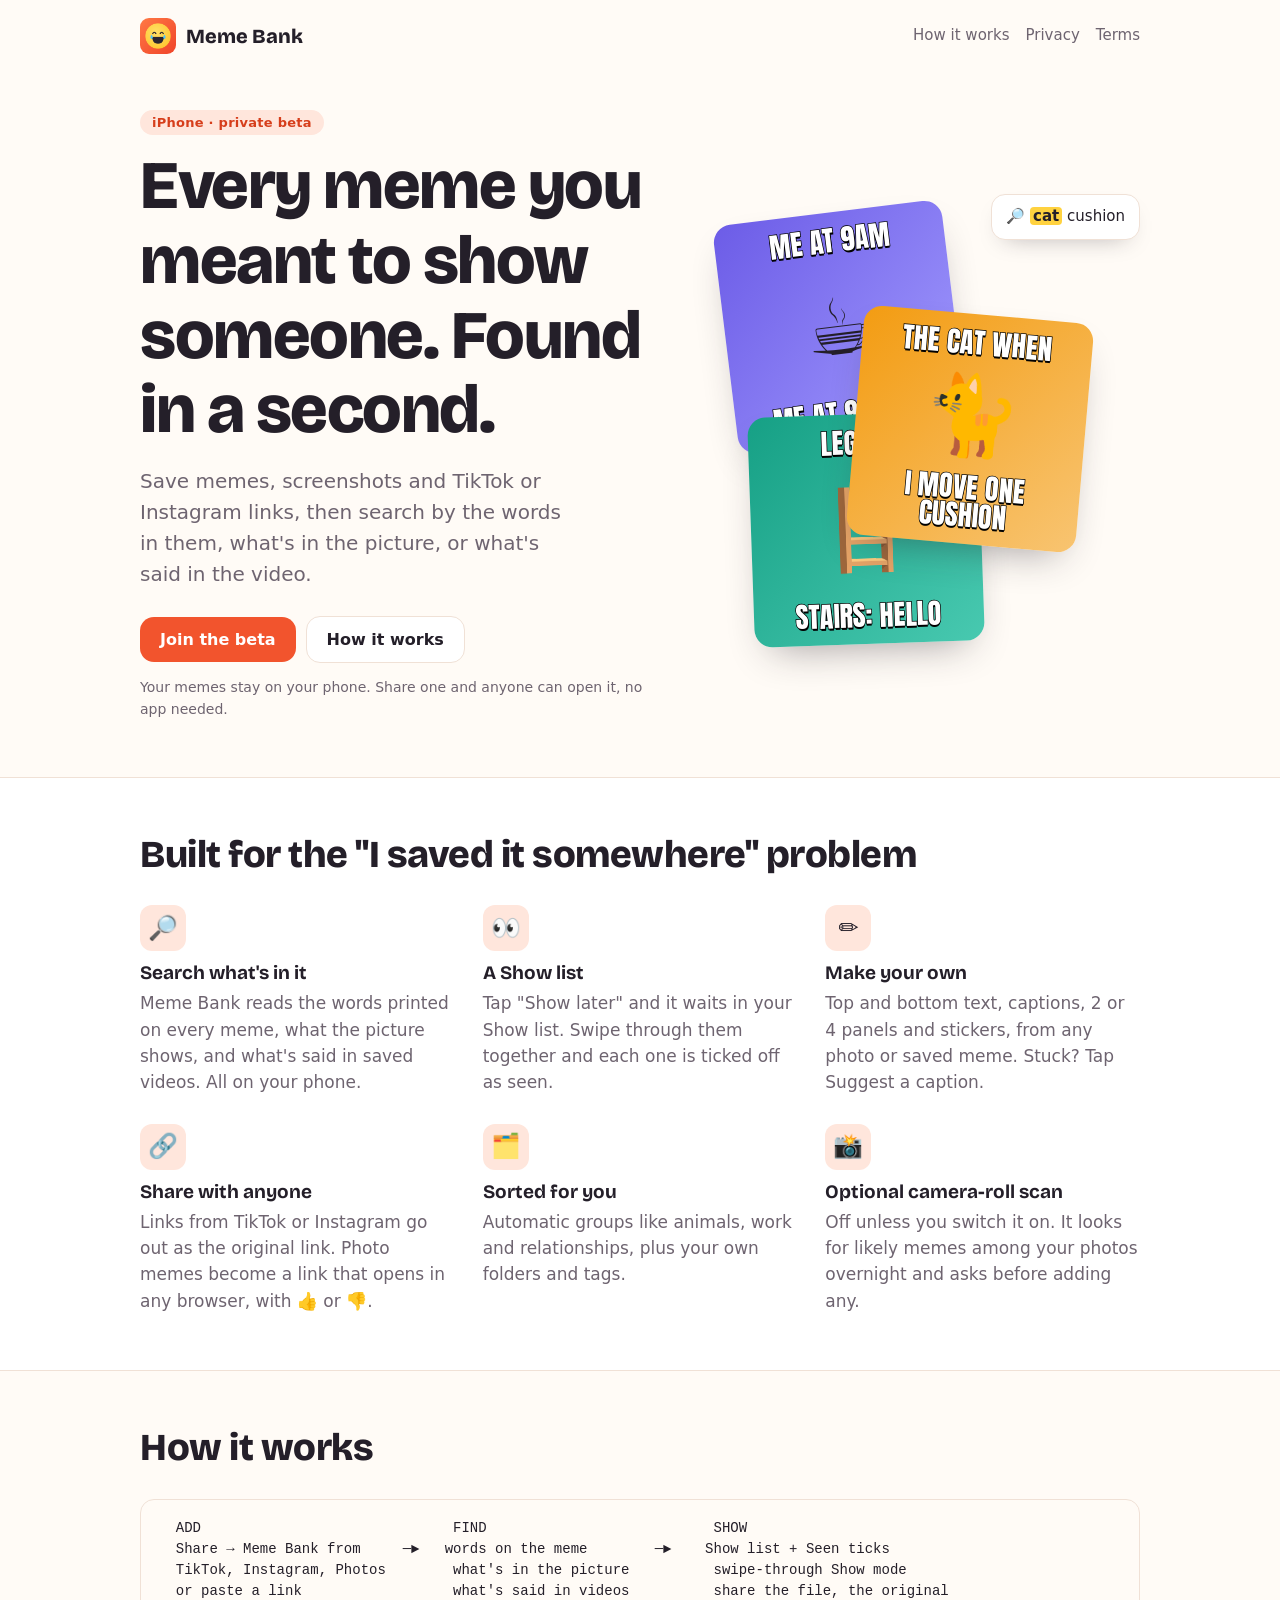
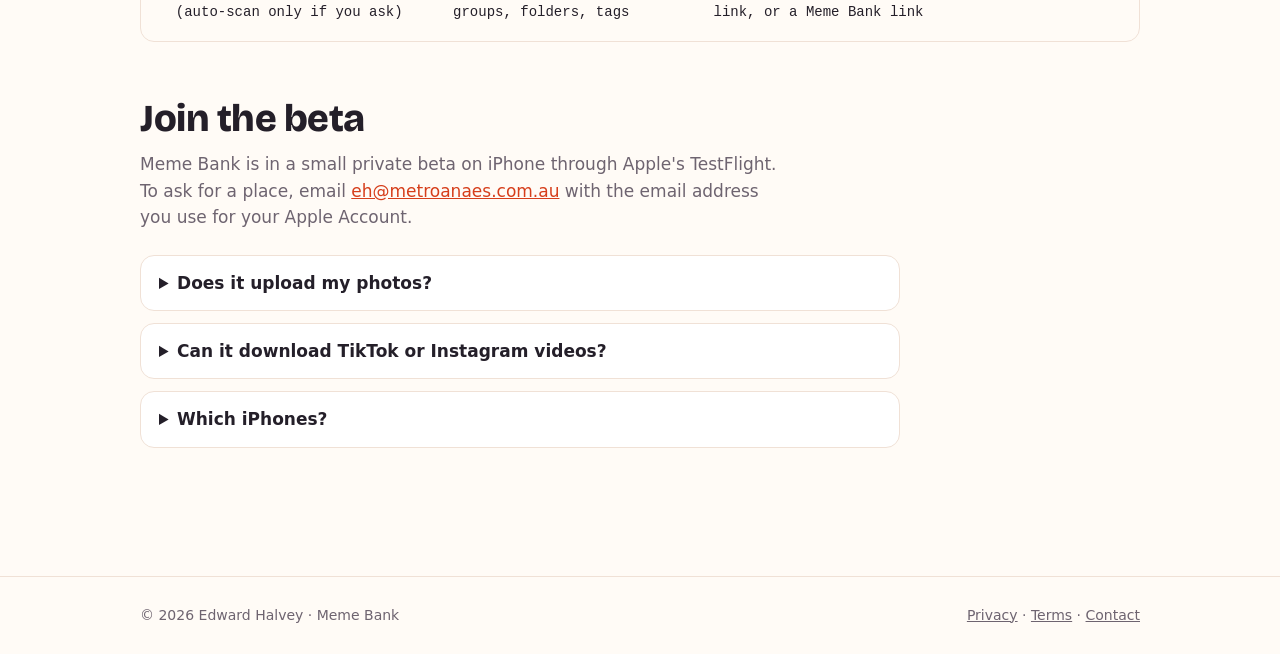
==== index.html @ f91e5013 "Meme Bank site: landing, privacy, terms, share-link viewer Co-Authored-By: Claude Opus 5.5 <noreply@" ====
<!doctype html>
<html lang="en-AU">
<head>
<meta charset="utf-8">
<meta name="viewport" content="width=device-width,initial-scale=1,viewport-fit=cover">
<title>Meme Bank</title>
<meta name="description" content="Save every meme, screenshot and TikTok you meant to show someone, then find it again in a second by the words in it.">
<meta property="og:title" content="Meme Bank">
<meta property="og:description" content="Every meme you meant to show someone. Found in a second.">
<meta property="og:image" content="img/og.png">
<meta property="og:type" content="website">
<meta name="twitter:card" content="summary_large_image">
<link rel="icon" type="image/png" href="img/favicon.png">
<link rel="apple-touch-icon" href="img/apple-touch-icon.png">
<link rel="preconnect" href="https://fonts.googleapis.com">
<link rel="stylesheet" href="https://fonts.googleapis.com/css2?family=Anton&family=Bricolage+Grotesque:opsz,wght@12..96,600;12..96,800&display=swap">
<link rel="stylesheet" href="site.css">
<style>
.hero{display:grid;grid-template-columns:1.1fr .9fr;gap:40px;align-items:center;padding-block:36px 56px}
.hero p.lead{font-size:20px;color:var(--muted);margin:18px 0 26px;max-width:34ch}
.hero .cta{display:flex;flex-wrap:wrap;gap:10px;align-items:center}
.hero .note{font-size:14px;color:var(--muted);margin-top:14px}
.stack{position:relative;height:440px}
.card{position:absolute;width:230px;aspect-ratio:1;border-radius:18px;overflow:hidden;box-shadow:0 18px 40px -18px rgba(36,31,41,.45);display:flex;flex-direction:column;justify-content:space-between;align-items:center;padding:14px 10px;text-align:center}
.card .t,.card .b{font:28px/1.02 var(--meme);color:#fff;text-transform:uppercase;-webkit-text-stroke:1.4px #000;paint-order:stroke fill;text-shadow:0 2px 0 #000}
.card .e{font-size:78px;line-height:1}
.c1{left:4%;top:18px;transform:rotate(-7deg);background:linear-gradient(135deg,#6C5CE7,#A29BFE)}
.c2{left:34%;top:120px;transform:rotate(5deg);background:linear-gradient(135deg,#F39C12,#F8C471);z-index:2}
.c3{left:10%;top:220px;transform:rotate(-2deg);background:linear-gradient(135deg,#16A085,#48C9B0)}
.search{position:absolute;right:0;top:0;z-index:3;background:var(--card);border:1.5px solid var(--line);border-radius:14px;padding:10px 14px;font-size:15px;box-shadow:0 10px 24px -14px rgba(36,31,41,.4)}
.search b{background:var(--sun);color:#241F29;border-radius:4px;padding:0 3px}
.band{background:var(--card);border-block:1px solid var(--line);padding-block:56px}
.grid3{display:grid;grid-template-columns:repeat(3,1fr);gap:28px;margin-top:30px}
.feat .ico{width:46px;height:46px;border-radius:12px;background:var(--soft);display:grid;place-items:center;font-size:24px;margin-bottom:12px}
.feat p{color:var(--muted);margin-top:6px}
.flow{margin-top:30px;overflow-x:auto}
.flow pre{font:14px/1.5 ui-monospace,SFMono-Regular,Menlo,monospace;background:var(--bg);border:1px solid var(--line);border-radius:14px;padding:18px;margin:0;min-width:640px;color:var(--fg)}
.section{padding-block:56px}
.faq{display:grid;gap:12px;margin-top:24px;max-width:760px}
details{background:var(--card);border:1px solid var(--line);border-radius:14px;padding:14px 18px}
summary{cursor:pointer;font-weight:700}
details p{margin-top:8px;color:var(--muted)}
@media (max-width:820px){.hero{grid-template-columns:1fr}.stack{height:380px;max-width:420px}.grid3{grid-template-columns:1fr}.card{width:190px}.c2{left:40%}}
</style>
</head>
<body>
<div class="wrap">
  <header class="top">
    <a class="brand" href="./"><img src="img/icon-512.png" alt="">Meme Bank</a>
    <nav class="links"><a href="#how">How it works</a><a href="privacy/">Privacy</a><a href="terms/">Terms</a></nav>
  </header>

  <section class="hero">
    <div>
      <span class="pill">iPhone · private beta</span>
      <h1 style="margin-top:14px">Every meme you meant to show someone. Found in a second.</h1>
      <p class="lead">Save memes, screenshots and TikTok or Instagram links, then search by the words in them, what's in the picture, or what's said in the video.</p>
      <div class="cta">
        <a class="btn" href="#beta">Join the beta</a>
        <a class="btn ghost" href="#how">How it works</a>
      </div>
      <p class="note">Your memes stay on your phone. Share one and anyone can open it, no app needed.</p>
    </div>
    <div class="stack" aria-hidden="true">
      <div class="search">🔎 <b>cat</b> cushion</div>
      <div class="card c1"><span class="t">Me at 9am</span><span class="e">☕</span><span class="b">Me at 9:05am</span></div>
      <div class="card c2"><span class="t">The cat when</span><span class="e">🐈</span><span class="b">I move one cushion</span></div>
      <div class="card c3"><span class="t">Leg day</span><span class="e">🪜</span><span class="b">Stairs: hello</span></div>
    </div>
  </section>
</div>

<section class="band">
  <div class="wrap">
    <h2>Built for the "I saved it somewhere" problem</h2>
    <div class="grid3">
      <div class="feat"><div class="ico">🔎</div><h3>Search what's in it</h3><p>Meme Bank reads the words printed on every meme, what the picture shows, and what's said in saved videos. All on your phone.</p></div>
      <div class="feat"><div class="ico">👀</div><h3>A Show list</h3><p>Tap "Show later" and it waits in your Show list. Swipe through them together and each one is ticked off as seen.</p></div>
      <div class="feat"><div class="ico">✏️</div><h3>Make your own</h3><p>Top and bottom text, captions, 2 or 4 panels and stickers, from any photo or saved meme. Stuck? Tap Suggest a caption.</p></div>
      <div class="feat"><div class="ico">🔗</div><h3>Share with anyone</h3><p>Links from TikTok or Instagram go out as the original link. Photo memes become a link that opens in any browser, with 👍 or 👎.</p></div>
      <div class="feat"><div class="ico">🗂️</div><h3>Sorted for you</h3><p>Automatic groups like animals, work and relationships, plus your own folders and tags.</p></div>
      <div class="feat"><div class="ico">📸</div><h3>Optional camera-roll scan</h3><p>Off unless you switch it on. It looks for likely memes among your photos overnight and asks before adding any.</p></div>
    </div>
  </div>
</section>

<section class="section" id="how">
  <div class="wrap">
    <h2>How it works</h2>
    <div class="flow">
<pre>  ADD                              FIND                           SHOW
  Share → Meme Bank from     ─►   words on the meme        ─►    Show list + Seen ticks
  TikTok, Instagram, Photos        what's in the picture          swipe-through Show mode
  or paste a link                  what's said in videos          share the file, the original
  (auto-scan only if you ask)      groups, folders, tags          link, or a Meme Bank link
</pre>
    </div>
  </div>
</section>

<section class="section" id="beta" style="padding-top:0">
  <div class="wrap">
    <h2>Join the beta</h2>
    <p style="margin-top:12px;max-width:60ch;color:var(--muted)">Meme Bank is in a small private beta on iPhone through Apple's TestFlight. To ask for a place, email <a href="mailto:eh@metroanaes.com.au?subject=Meme%20Bank%20beta">eh@metroanaes.com.au</a> with the email address you use for your Apple Account.</p>
    <div class="faq">
      <details><summary>Does it upload my photos?</summary><p>No. Your bank lives on your phone. Only a meme you choose to share as a link is uploaded, and that link expires after 30 days unless you keep it.</p></details>
      <details><summary>Can it download TikTok or Instagram videos?</summary><p>No. Those are saved as the original link with its title and preview picture. Videos you've already saved to Photos are fully searchable.</p></details>
      <details><summary>Which iPhones?</summary><p>iPhone with iOS 18 or later. Suggest a caption uses Apple's on-device AI on newer iPhones and Google's AI otherwise.</p></details>
    </div>
  </div>
</section>

<footer><div class="wrap"><span>© 2026 Edward Halvey · Meme Bank</span><span><a href="privacy/">Privacy</a> · <a href="terms/">Terms</a> · <a href="mailto:eh@metroanaes.com.au">Contact</a></span></div></footer>
</body>
</html>
---- site.css ----
/* Meme Bank: tangerine sticker-book. Display = Bricolage Grotesque, meme lines = Anton, body = system. */
:root{
  --bg:#FFFBF6; --fg:#241F29; --muted:#6E6470; --card:#FFFFFF; --line:#F0E1D6;
  --tang:#F2542D; --tang-deep:#D63E1B; --sun:#FFD23F; --sky:#4FC3F7; --soft:#FFE6DC; --ok:#2E9E5B;
  --display:"Bricolage Grotesque",-apple-system,system-ui,sans-serif;
  --meme:"Anton",Impact,"Arial Narrow",sans-serif;
  --body:-apple-system,BlinkMacSystemFont,"Segoe UI",system-ui,sans-serif;
}
@media (prefers-color-scheme: dark){:root:not([data-theme="light"]){
  --bg:#17131A; --fg:#F6EEE8; --muted:#B0A3AC; --card:#221C25; --line:#3A2F38;
  --tang:#FF6A45; --tang-deep:#FF835F; --soft:#3E2520; color-scheme:dark}}
:root[data-theme="dark"]{
  --bg:#17131A; --fg:#F6EEE8; --muted:#B0A3AC; --card:#221C25; --line:#3A2F38;
  --tang:#FF6A45; --tang-deep:#FF835F; --soft:#3E2520; color-scheme:dark}
*{box-sizing:border-box}
html{-webkit-text-size-adjust:100%}
body{margin:0;background:var(--bg);color:var(--fg);font:17px/1.55 var(--body)}
a{color:var(--tang-deep)}
.wrap{max-width:1040px;margin:0 auto;padding-inline:20px}
header.top{display:flex;align-items:center;justify-content:space-between;padding-block:18px;gap:12px}
.brand{display:flex;align-items:center;gap:10px;text-decoration:none;color:var(--fg);font:800 20px var(--display)}
.brand img{width:36px;height:36px;border-radius:9px}
nav.links{display:flex;gap:16px;font-size:15px}
nav.links a{color:var(--muted);text-decoration:none}
nav.links a:hover{color:var(--fg)}
h1,h2,h3{font-family:var(--display);line-height:1.1;text-wrap:balance;margin:0}
h1{font-size:clamp(38px,7vw,68px);font-weight:800;letter-spacing:-1.5px}
h2{font-size:clamp(26px,4vw,38px);font-weight:800;letter-spacing:-.5px}
h3{font-size:19px;font-weight:700}
p{margin:0}
.btn{display:inline-flex;align-items:center;gap:8px;background:var(--tang);color:#fff;text-decoration:none;border:0;border-radius:14px;padding:13px 20px;font:700 16px var(--body);cursor:pointer}
.btn:hover{background:var(--tang-deep)}
.btn.ghost{background:var(--card);color:var(--fg);border:1.5px solid var(--line)}
.pill{display:inline-block;background:var(--soft);color:var(--tang-deep);border-radius:99px;padding:5px 12px;font:700 13px var(--body);letter-spacing:.02em}
footer{border-top:1px solid var(--line);margin-top:72px;padding-block:28px;color:var(--muted);font-size:14px}
footer .wrap{display:flex;flex-wrap:wrap;gap:12px 24px;justify-content:space-between}
footer a{color:var(--muted)}
.doc{max-width:720px;margin:0 auto;padding-block:24px 0}
.doc h1{font-size:clamp(32px,5vw,46px);margin-bottom:8px}
.doc h2{font-size:22px;margin:34px 0 10px}
.doc p,.doc li{max-width:66ch;margin-bottom:12px}
.doc .updated{color:var(--muted);font-size:14px;margin-bottom:24px}
:focus-visible{outline:3px solid var(--sun);outline-offset:2px}
@media (prefers-reduced-motion:reduce){*{animation:none!important;transition:none!important}}
@media (max-width:520px){nav.links a[href="#how"]{display:none}.brand{white-space:nowrap}}
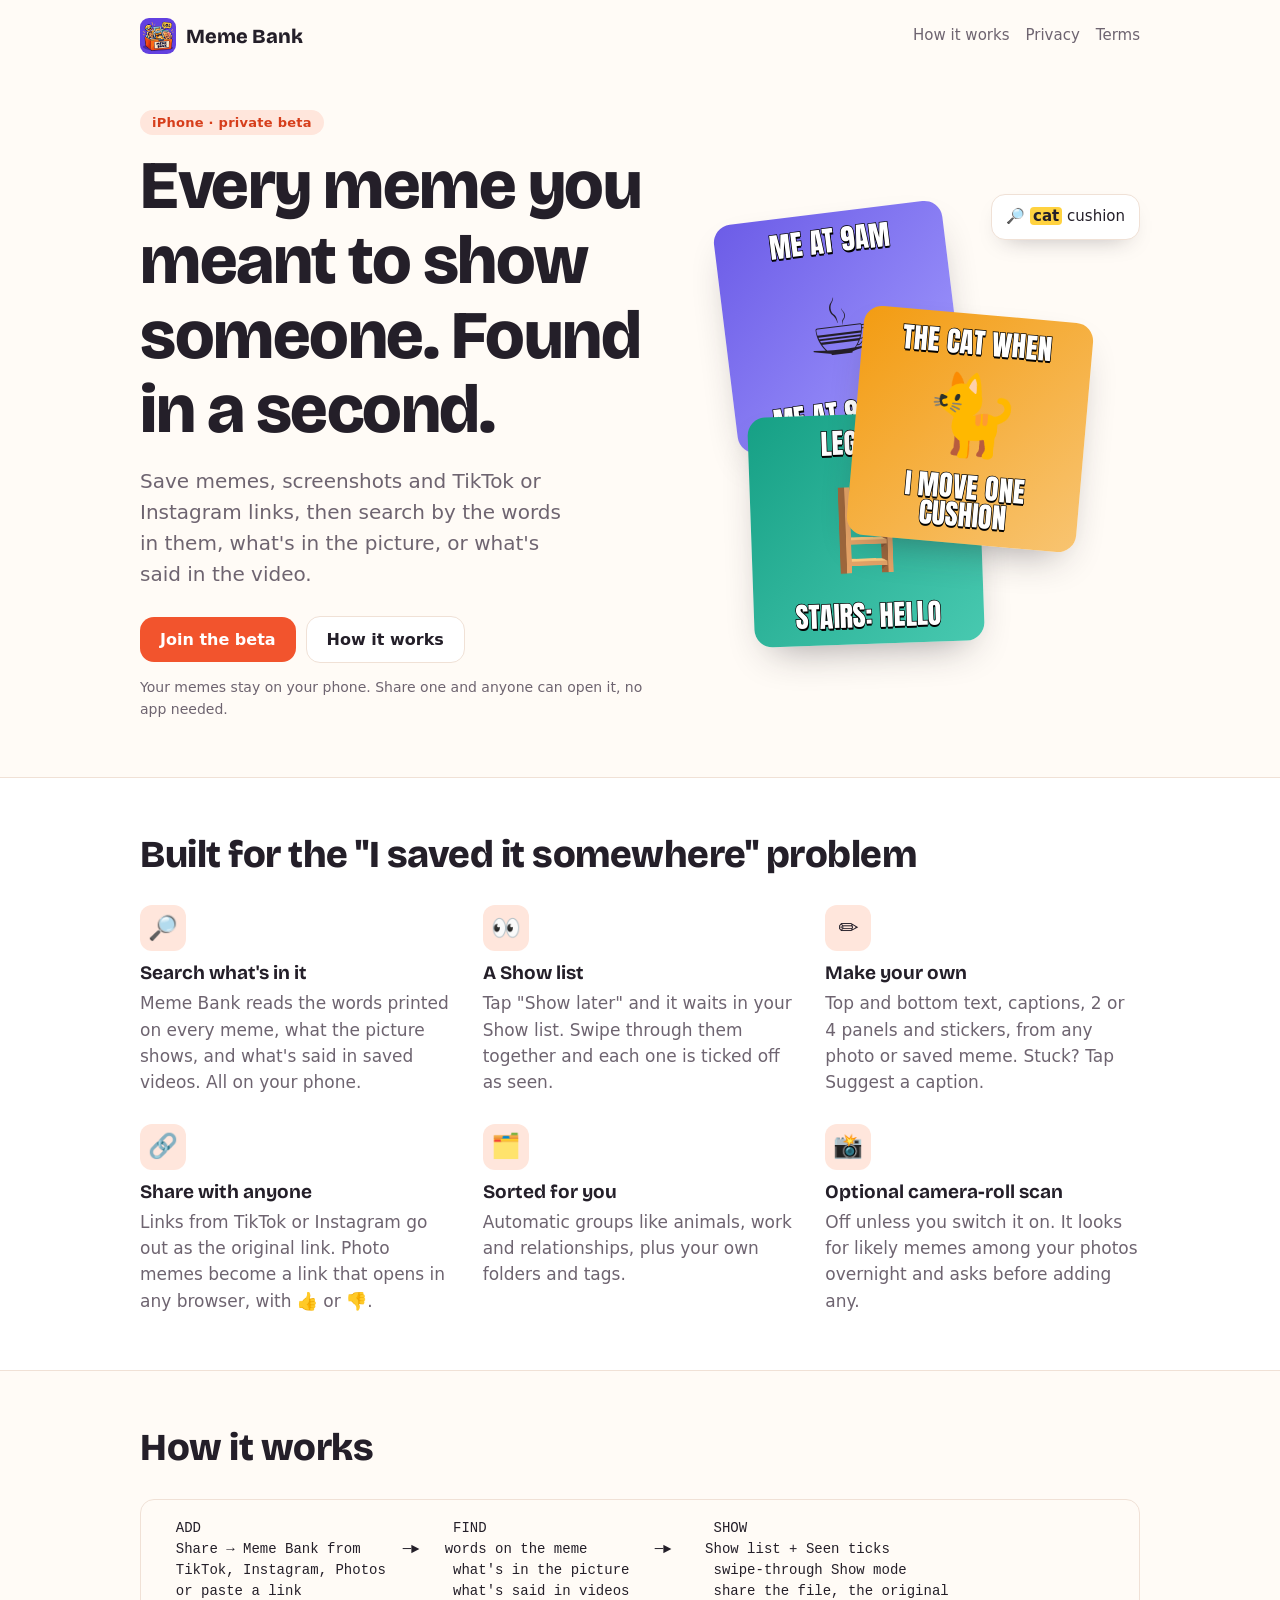
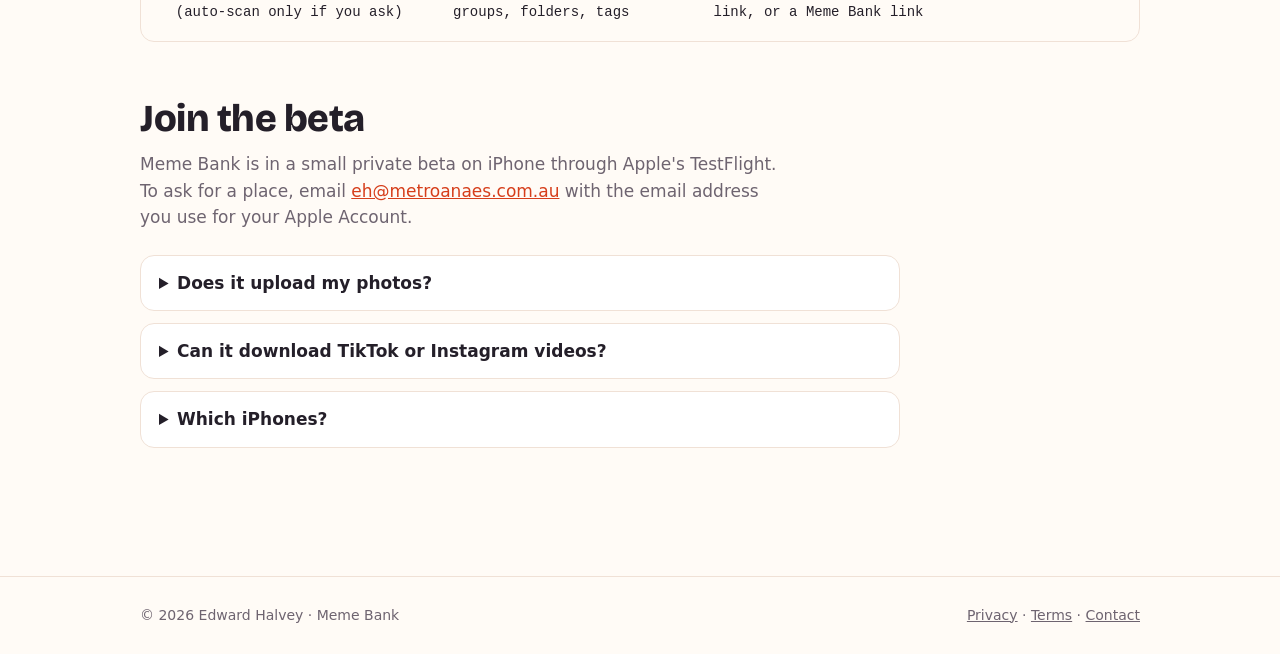
==== commit a5ce27e0: "Google Analytics (G-Q2E5VL5T1B) on every page; privacy page covers analytics and in-app sending Co-A" ====
--- a/index.html
+++ b/index.html
@@ -2,6 +2,10 @@
 <html lang="en-AU">
 <head>
 <meta charset="utf-8">
+<!-- Google Analytics (Meme Bank property) -->
+<script async src="https://www.googletagmanager.com/gtag/js?id=G-Q2E5VL5T1B"></script>
+<script>window.dataLayer=window.dataLayer||[];function gtag(){dataLayer.push(arguments);}gtag('js',new Date());gtag('config','G-Q2E5VL5T1B');</script>
+
 <meta name="viewport" content="width=device-width,initial-scale=1,viewport-fit=cover">
 <title>Meme Bank</title>
 <meta name="description" content="Save every meme, screenshot and TikTok you meant to show someone, then find it again in a second by the words in it.">
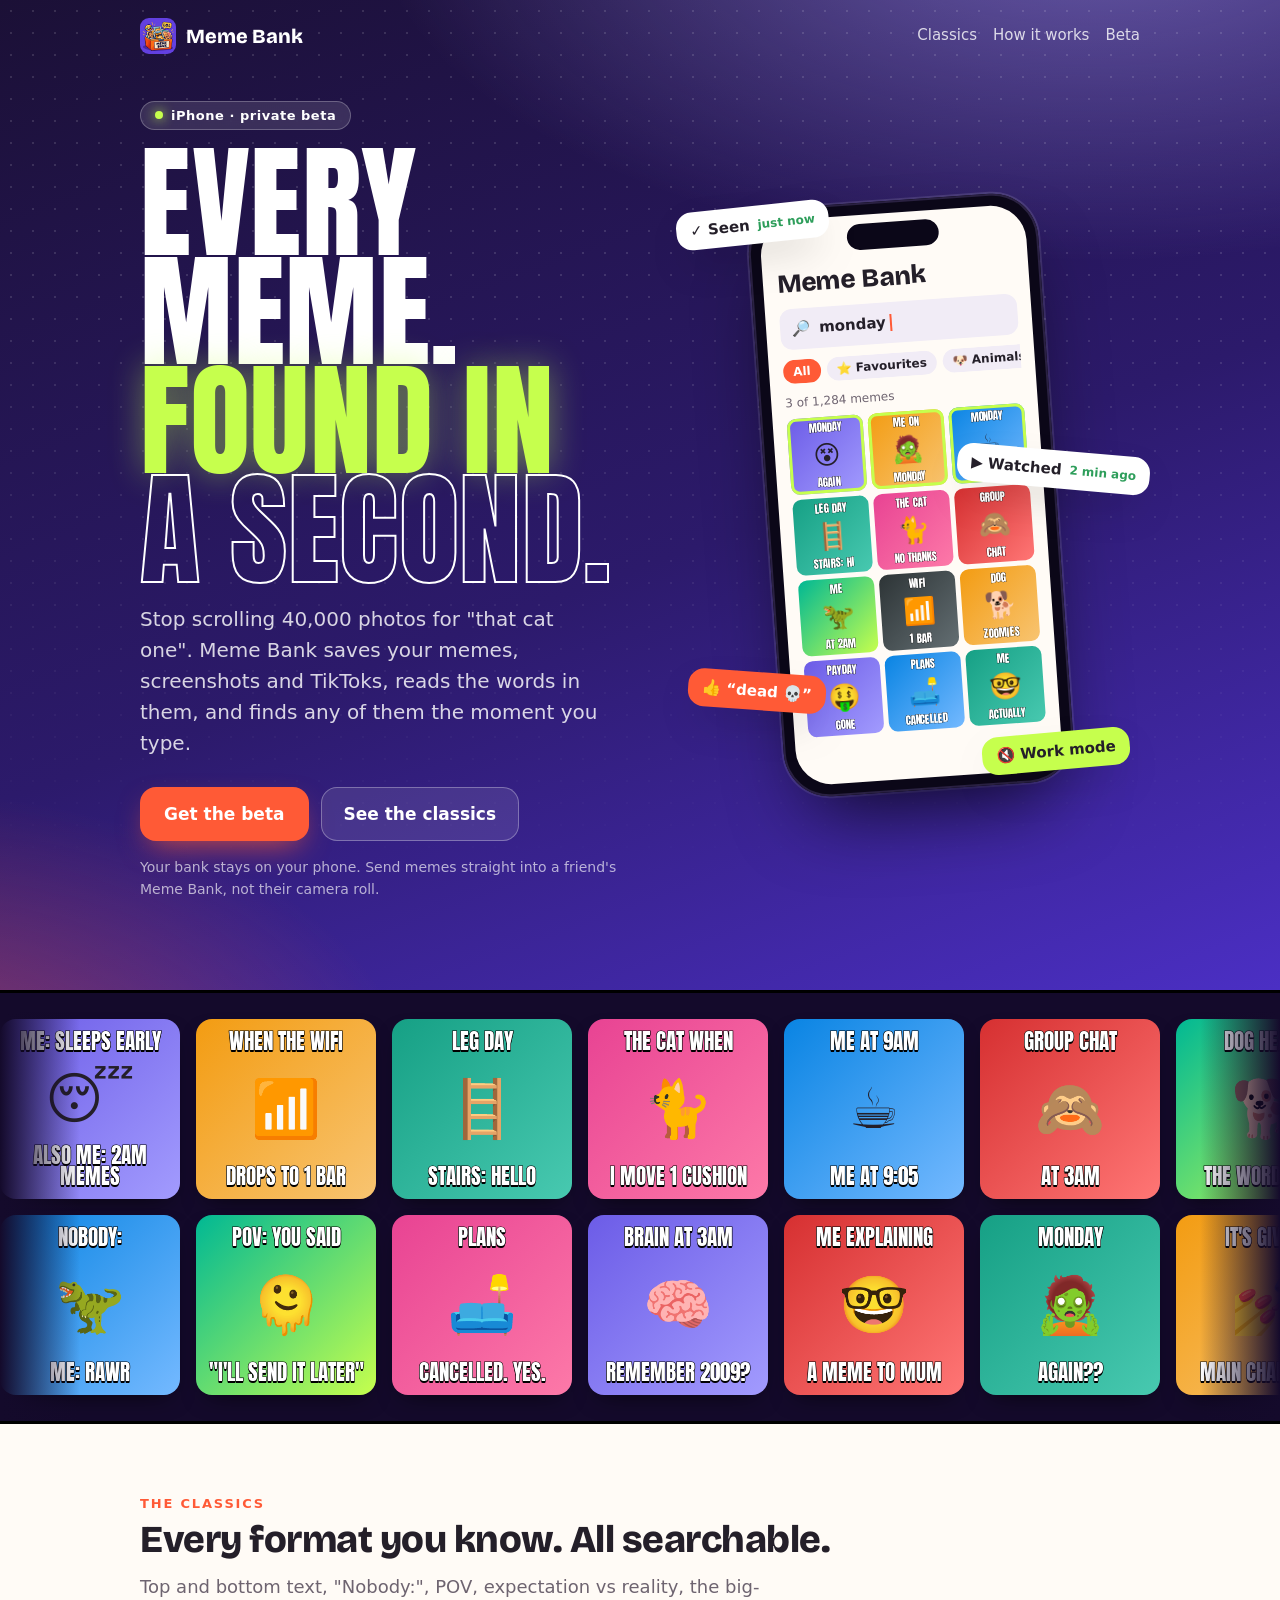
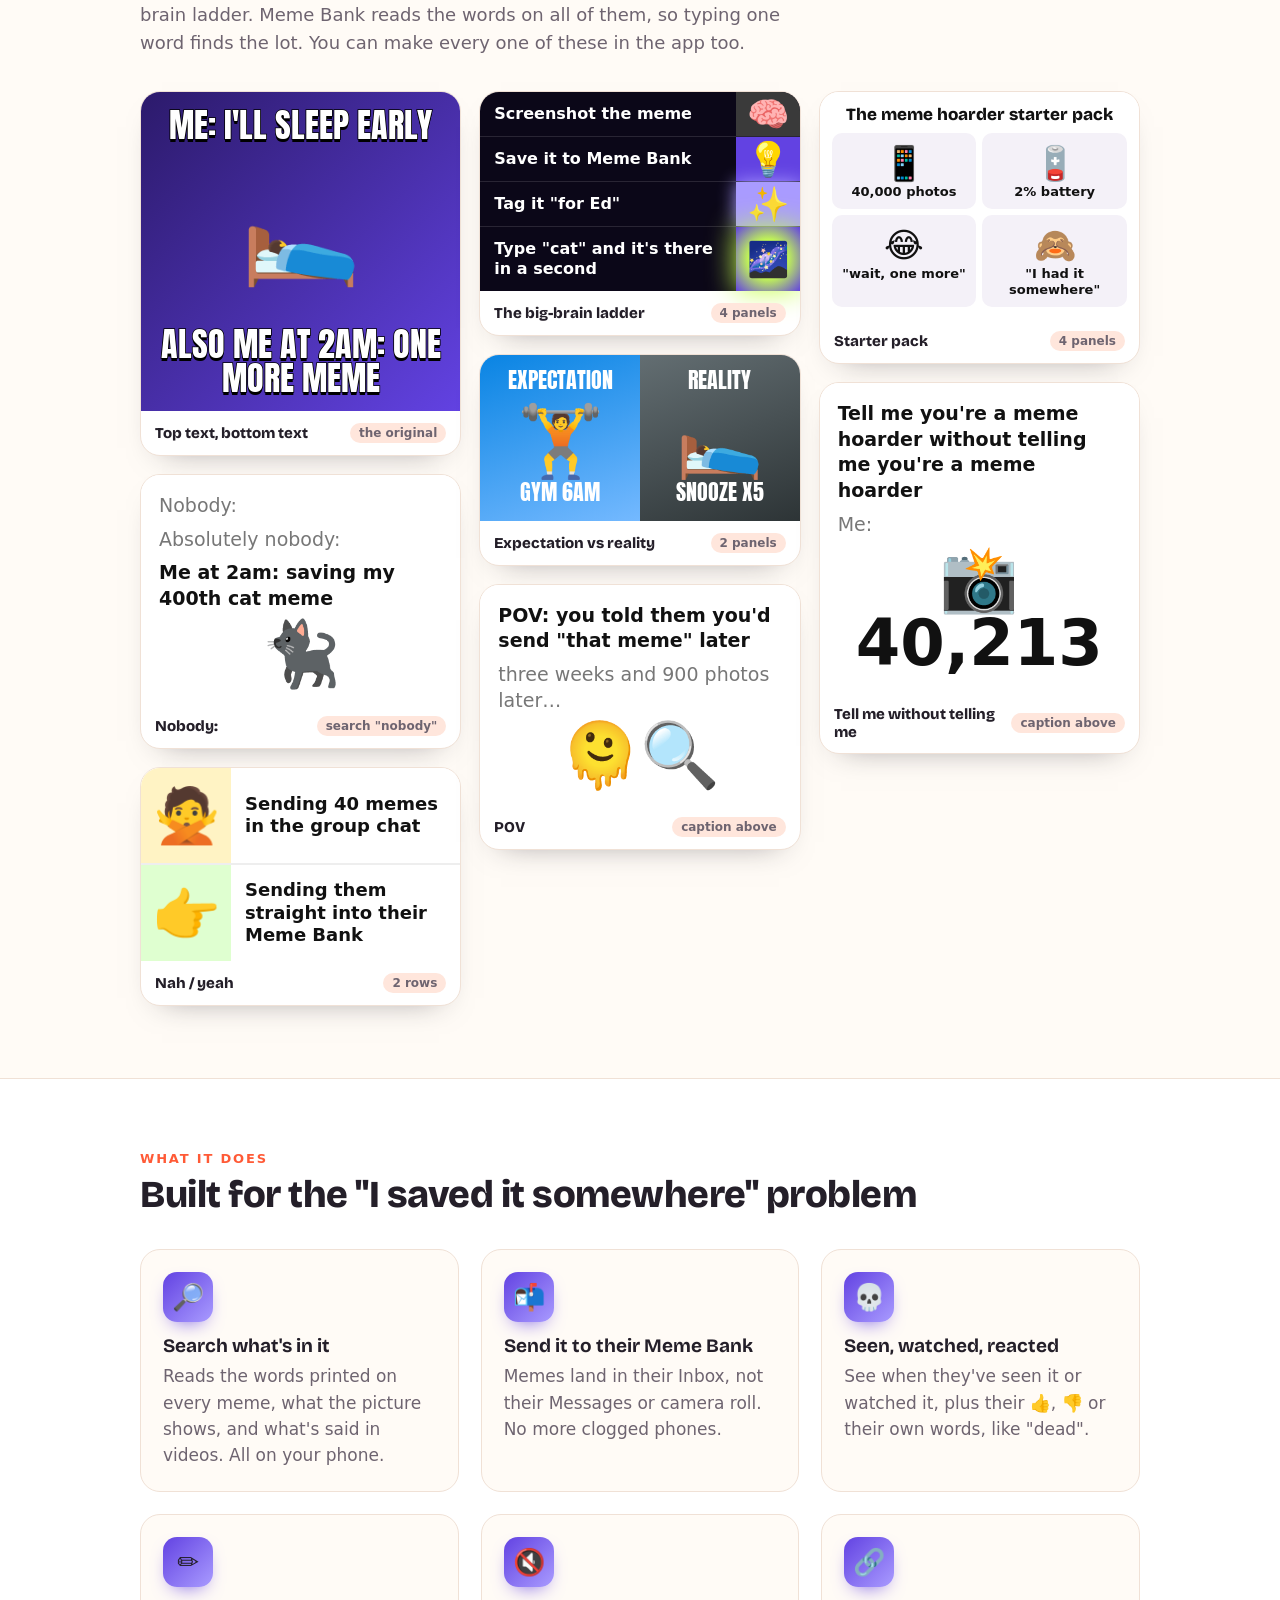
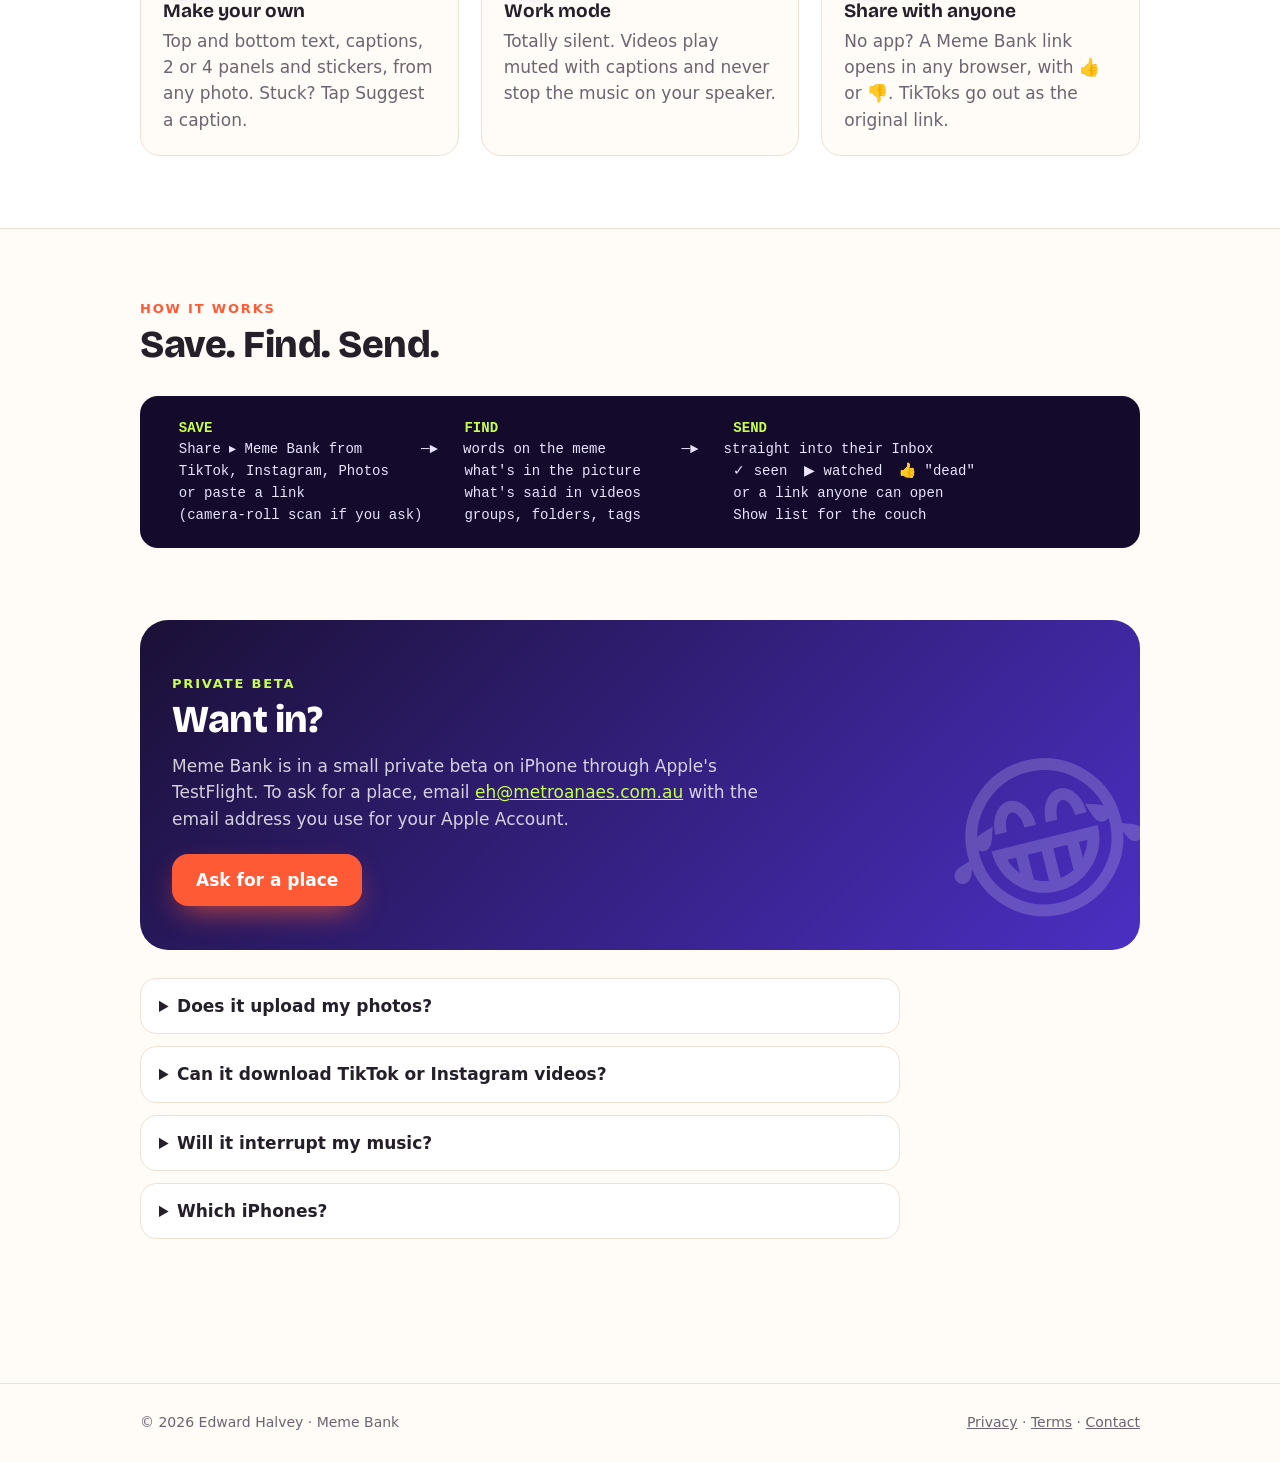
==== commit 4b0eddae: "Landing page redesign: bold hero, meme marquee, classic formats wall, updated features Co-Authored-B" ====
--- a/index.html
+++ b/index.html
@@ -11,92 +11,347 @@
 <meta name="description" content="Save every meme, screenshot and TikTok you meant to show someone, then find it again in a second by the words in it.">
 <meta property="og:title" content="Meme Bank">
 <meta property="og:description" content="Every meme you meant to show someone. Found in a second.">
-<meta property="og:image" content="img/og.png">
+<meta property="og:image" content="https://memebank.au/img/og.png">
 <meta property="og:type" content="website">
 <meta name="twitter:card" content="summary_large_image">
+<meta name="theme-color" content="#1B1036">
 <link rel="icon" type="image/png" href="img/favicon.png">
 <link rel="apple-touch-icon" href="img/apple-touch-icon.png">
 <link rel="preconnect" href="https://fonts.googleapis.com">
 <link rel="stylesheet" href="https://fonts.googleapis.com/css2?family=Anton&family=Bricolage+Grotesque:opsz,wght@12..96,600;12..96,800&display=swap">
 <link rel="stylesheet" href="site.css">
 <style>
-.hero{display:grid;grid-template-columns:1.1fr .9fr;gap:40px;align-items:center;padding-block:36px 56px}
-.hero p.lead{font-size:20px;color:var(--muted);margin:18px 0 26px;max-width:34ch}
-.hero .cta{display:flex;flex-wrap:wrap;gap:10px;align-items:center}
-.hero .note{font-size:14px;color:var(--muted);margin-top:14px}
-.stack{position:relative;height:440px}
-.card{position:absolute;width:230px;aspect-ratio:1;border-radius:18px;overflow:hidden;box-shadow:0 18px 40px -18px rgba(36,31,41,.45);display:flex;flex-direction:column;justify-content:space-between;align-items:center;padding:14px 10px;text-align:center}
-.card .t,.card .b{font:28px/1.02 var(--meme);color:#fff;text-transform:uppercase;-webkit-text-stroke:1.4px #000;paint-order:stroke fill;text-shadow:0 2px 0 #000}
-.card .e{font-size:78px;line-height:1}
-.c1{left:4%;top:18px;transform:rotate(-7deg);background:linear-gradient(135deg,#6C5CE7,#A29BFE)}
-.c2{left:34%;top:120px;transform:rotate(5deg);background:linear-gradient(135deg,#F39C12,#F8C471);z-index:2}
-.c3{left:10%;top:220px;transform:rotate(-2deg);background:linear-gradient(135deg,#16A085,#48C9B0)}
-.search{position:absolute;right:0;top:0;z-index:3;background:var(--card);border:1.5px solid var(--line);border-radius:14px;padding:10px 14px;font-size:15px;box-shadow:0 10px 24px -14px rgba(36,31,41,.4)}
-.search b{background:var(--sun);color:#241F29;border-radius:4px;padding:0 3px}
-.band{background:var(--card);border-block:1px solid var(--line);padding-block:56px}
-.grid3{display:grid;grid-template-columns:repeat(3,1fr);gap:28px;margin-top:30px}
-.feat .ico{width:46px;height:46px;border-radius:12px;background:var(--soft);display:grid;place-items:center;font-size:24px;margin-bottom:12px}
+:root{--ink:#140A2B;--grape:#1B1036;--violet:#6242E2;--lilac:#A99BFF;--pop:#FF5A36;--lime:#C6FF4D}
+body{overflow-x:hidden}
+
+/* ---------- HERO ---------- */
+.hero{position:relative;color:#fff;background:
+  radial-gradient(1200px 600px at 85% -10%,rgba(169,155,255,.55),transparent 60%),
+  radial-gradient(900px 500px at -10% 110%,rgba(255,90,54,.45),transparent 60%),
+  linear-gradient(160deg,#1B1036 0%,#2C1A6B 55%,#4B2FC4 100%);
+  overflow:hidden;isolation:isolate}
+.hero::before{content:"";position:absolute;inset:0;z-index:-1;opacity:.18;
+  background-image:radial-gradient(rgba(255,255,255,.7) 1px,transparent 1px);background-size:22px 22px;
+  mask-image:linear-gradient(to bottom,#000 30%,transparent 90%)}
+.hero header.top .brand,.hero nav.links a{color:#fff}
+.hero nav.links a{opacity:.8}
+.hero-grid{display:grid;grid-template-columns:1.05fr .95fr;gap:36px;align-items:center;padding-block:28px 90px}
+.kicker{display:inline-flex;gap:8px;align-items:center;background:rgba(255,255,255,.12);border:1px solid rgba(255,255,255,.25);
+  border-radius:99px;padding:6px 14px;font:700 13px var(--body);letter-spacing:.04em;backdrop-filter:blur(6px)}
+.kicker i{width:8px;height:8px;border-radius:50%;background:var(--lime);box-shadow:0 0 12px var(--lime);font-style:normal}
+.mega{font:clamp(58px,10.5vw,124px)/.88 var(--meme);text-transform:uppercase;letter-spacing:.5px;margin:18px 0 0}
+.mega .line{display:block}
+.mega .hl{color:var(--lime);text-shadow:0 0 34px rgba(198,255,77,.45)}
+.mega .out{color:transparent;-webkit-text-stroke:2px #fff}
+.hero .lead{font-size:clamp(17px,2.2vw,20px);color:rgba(255,255,255,.82);max-width:36ch;margin:20px 0 28px}
+.cta{display:flex;flex-wrap:wrap;gap:12px}
+.btn.big{padding:16px 24px;font-size:17px;border-radius:16px;background:var(--pop);box-shadow:0 12px 30px -10px rgba(255,90,54,.8)}
+.btn.big:hover{background:#ff7552}
+.btn.glass{background:rgba(255,255,255,.1);border:1.5px solid rgba(255,255,255,.3);color:#fff;padding:16px 22px;border-radius:16px;font-size:17px}
+.btn.glass:hover{background:rgba(255,255,255,.18)}
+.hero .fine{margin-top:16px;font-size:14px;color:rgba(255,255,255,.65)}
+
+/* phone mock */
+.stage{position:relative;height:600px}
+.phone{position:absolute;left:50%;top:0;translate:-50% 0;width:290px;height:590px;border-radius:46px;background:#0b0718;
+  padding:12px;box-shadow:0 40px 80px -30px rgba(0,0,0,.8),0 0 0 2px rgba(255,255,255,.12),inset 0 0 0 2px #2a2142;
+  transform:rotate(-4deg);animation:bob 7s ease-in-out infinite}
+@keyframes bob{50%{transform:rotate(-2deg) translateY(-10px)}}
+.screen{width:100%;height:100%;border-radius:36px;overflow:hidden;background:#FFFBF6;color:#241F29;position:relative}
+.island{position:absolute;left:50%;top:9px;translate:-50% 0;width:92px;height:26px;border-radius:20px;background:#0b0718;z-index:2}
+.app{padding:48px 14px 14px}
+.app h4{font:800 26px var(--display);margin:0 0 10px}
+.sbar{display:flex;align-items:center;gap:8px;background:#F1ECF6;border-radius:12px;padding:9px 12px;font-size:15px}
+.sbar b{font-weight:700}
+.caret{display:inline-block;width:2px;height:17px;background:var(--pop);margin-left:-4px;animation:blink 1s steps(1) infinite}
+@keyframes blink{50%{opacity:0}}
+.chips{display:flex;gap:6px;margin:10px 0;overflow:hidden}
+.chips span{font:600 12px var(--body);padding:5px 10px;border-radius:99px;background:#F1ECF6;white-space:nowrap}
+.chips span.on{background:var(--pop);color:#fff}
+.found{font-size:12px;color:#6E6470;margin-bottom:6px}
+.tiles{display:grid;grid-template-columns:repeat(3,1fr);gap:5px}
+.tile{aspect-ratio:1;border-radius:9px;display:flex;flex-direction:column;justify-content:space-between;align-items:center;
+  padding:5px 3px;text-align:center;overflow:hidden;position:relative}
+.tile .tt{font:11px/1 var(--meme);color:#fff;text-transform:uppercase;-webkit-text-stroke:.6px #000;paint-order:stroke fill}
+.tile .ee{font-size:26px;line-height:1}
+.tile.match{outline:3px solid var(--lime);outline-offset:-3px}
+
+/* floating stickers around the phone */
+.float{position:absolute;z-index:3;background:#fff;color:#241F29;border-radius:16px;padding:10px 14px;font:700 15px var(--body);
+  box-shadow:0 18px 40px -16px rgba(0,0,0,.6);display:flex;gap:8px;align-items:center;white-space:nowrap}
+.f1{left:-6px;top:6px;rotate:-6deg;animation:drift 6s ease-in-out infinite}
+.f2{right:-10px;top:250px;rotate:5deg;animation:drift 7s ease-in-out infinite reverse}
+.f3{left:6px;bottom:90px;rotate:4deg;animation:drift 8s ease-in-out infinite}
+.f4{right:10px;bottom:30px;rotate:-5deg;background:var(--lime);animation:drift 6.5s ease-in-out infinite reverse}
+.f1 small,.f2 small{font:600 12px var(--body);color:#2E9E5B}
+@keyframes drift{50%{translate:0 -12px}}
+.bubble{background:#FF5A36;color:#fff}
+
+/* ---------- MARQUEE ---------- */
+.marq{background:var(--ink);padding-block:26px;overflow:hidden;border-block:3px solid #000;position:relative}
+.marq::before,.marq::after{content:"";position:absolute;top:0;bottom:0;width:80px;z-index:2}
+.marq::before{left:0;background:linear-gradient(90deg,var(--ink),transparent)}
+.marq::after{right:0;background:linear-gradient(-90deg,var(--ink),transparent)}
+.row{display:flex;gap:16px;width:max-content;animation:scroll 40s linear infinite}
+.row+.row{margin-top:16px;animation-direction:reverse;animation-duration:48s}
+@keyframes scroll{to{transform:translateX(-50%)}}
+.mm{width:180px;aspect-ratio:1;border-radius:16px;display:flex;flex-direction:column;justify-content:space-between;align-items:center;
+  padding:12px 8px;text-align:center;flex:none;box-shadow:0 10px 24px -12px rgba(0,0,0,.8)}
+.mm .t{font:21px/1 var(--meme);color:#fff;text-transform:uppercase;-webkit-text-stroke:1.2px #000;paint-order:stroke fill;text-shadow:0 2px 0 #000}
+.mm .e{font-size:56px;line-height:1}
+.g1{background:linear-gradient(135deg,#6C5CE7,#A29BFE)}.g2{background:linear-gradient(135deg,#F39C12,#F8C471)}
+.g3{background:linear-gradient(135deg,#16A085,#48C9B0)}.g4{background:linear-gradient(135deg,#E84393,#FD79A8)}
+.g5{background:linear-gradient(135deg,#0984E3,#74B9FF)}.g6{background:linear-gradient(135deg,#2D3436,#636E72)}
+.g7{background:linear-gradient(135deg,#D63031,#FF7675)}.g8{background:linear-gradient(135deg,#00B894,#C6FF4D)}
+
+/* ---------- CLASSICS WALL ---------- */
+.section{padding-block:72px}
+.eyebrow{font:700 13px var(--body);letter-spacing:.14em;text-transform:uppercase;color:var(--pop)}
+.sub{color:var(--muted);max-width:56ch;margin-top:12px;font-size:18px}
+.wall{columns:3 280px;column-gap:18px;margin-top:34px}
+.fmt{break-inside:avoid;margin-bottom:18px;background:var(--card);border:1px solid var(--line);border-radius:20px;overflow:hidden;
+  box-shadow:0 14px 30px -22px rgba(36,31,41,.5);transition:transform .25s}
+.fmt:hover{transform:translateY(-4px) rotate(-.6deg)}
+.fmt .cap{padding:12px 14px;display:flex;justify-content:space-between;gap:8px;align-items:center;font-size:14px}
+.fmt .cap b{font:800 15px var(--display)}
+.fmt .cap span{font:600 12px var(--body);color:var(--muted);background:var(--soft);border-radius:99px;padding:3px 9px;white-space:nowrap}
+/* impact */
+.impact{aspect-ratio:1;background:linear-gradient(135deg,#2C1A6B,#6242E2);display:flex;flex-direction:column;justify-content:space-between;align-items:center;padding:16px 10px;text-align:center}
+.impact .t{font:34px/1 var(--meme);color:#fff;text-transform:uppercase;-webkit-text-stroke:1.6px #000;paint-order:stroke fill;text-shadow:0 3px 0 #000}
+.impact .e{font-size:96px;line-height:1}
+/* chat-style formats */
+.chat{padding:18px;background:#fff;color:#111;font:600 19px/1.35 var(--body)}
+.chat p+p{margin-top:8px}
+.chat .dim{color:#777;font-weight:500}
+.chat .big{font-size:64px;text-align:center;margin-top:10px;line-height:1}
+/* two row no / yes */
+.nah{display:grid;grid-template-columns:90px 1fr;background:#fff;color:#111}
+.nah div{padding:14px;display:flex;align-items:center;font:700 18px/1.25 var(--body);border-bottom:2px solid #eee}
+.nah .face{font-size:54px;justify-content:center;background:#FFF3C4}
+.nah .face.yes{background:#DFFFD0}
+.nah div:nth-last-child(-n+2){border-bottom:0}
+/* expectation vs reality */
+.vs{display:grid;grid-template-columns:1fr 1fr;color:#fff;font:22px/1 var(--meme);text-transform:uppercase;text-align:center}
+.vs div{padding:14px 8px 18px;display:flex;flex-direction:column;gap:10px;align-items:center}
+.vs .e{font-size:70px;line-height:1}
+.vs .a{background:linear-gradient(160deg,#0984E3,#74B9FF)}.vs .b{background:linear-gradient(160deg,#636E72,#2D3436)}
+/* galaxy brain tiers */
+.tiers{background:#0b0718;color:#fff}
+.tiers div{display:grid;grid-template-columns:1fr 64px;align-items:center;border-bottom:1px solid rgba(255,255,255,.12);font:700 16px/1.25 var(--body)}
+.tiers div span{padding:12px 14px}
+.tiers div em{font-style:normal;font-size:34px;text-align:center;height:100%;display:grid;place-items:center}
+.tiers div:nth-child(1) em{background:#3a3a3a}.tiers div:nth-child(2) em{background:#6242E2}
+.tiers div:nth-child(3) em{background:#A99BFF;box-shadow:0 0 18px #A99BFF}.tiers div:nth-child(4) em{background:radial-gradient(#fff,#C6FF4D 40%,#6242E2);box-shadow:0 0 28px #C6FF4D}
+.tiers div:last-child{border-bottom:0}
+/* starter pack */
+.pack{background:#fff;color:#111;padding:12px}
+.pack h5{margin:0 0 8px;font:800 17px var(--display);text-align:center}
+.pack .g{display:grid;grid-template-columns:1fr 1fr;gap:6px}
+.pack .g div{background:#F4F1F8;border-radius:10px;padding:10px 6px;text-align:center;font:600 13px/1.2 var(--body)}
+.pack .g div b{display:block;font-size:34px;line-height:1.2}
+
+/* ---------- FEATURES ---------- */
+.band{background:var(--card);border-block:1px solid var(--line)}
+.grid3{display:grid;grid-template-columns:repeat(3,1fr);gap:22px;margin-top:34px}
+.feat{background:var(--bg);border:1px solid var(--line);border-radius:20px;padding:22px}
+.feat .ico{width:50px;height:50px;border-radius:14px;background:linear-gradient(135deg,#6242E2,#A99BFF);display:grid;place-items:center;font-size:26px;margin-bottom:14px;box-shadow:0 8px 20px -10px #6242E2}
 .feat p{color:var(--muted);margin-top:6px}
+
+/* ---------- FLOW + BETA ---------- */
 .flow{margin-top:30px;overflow-x:auto}
-.flow pre{font:14px/1.5 ui-monospace,SFMono-Regular,Menlo,monospace;background:var(--bg);border:1px solid var(--line);border-radius:14px;padding:18px;margin:0;min-width:640px;color:var(--fg)}
-.section{padding-block:56px}
-.faq{display:grid;gap:12px;margin-top:24px;max-width:760px}
-details{background:var(--card);border:1px solid var(--line);border-radius:14px;padding:14px 18px}
+.flow pre{font:14px/1.55 ui-monospace,SFMono-Regular,Menlo,monospace;background:var(--ink);color:#E9E4FF;border-radius:18px;padding:22px;margin:0;min-width:660px}
+.flow pre b{color:var(--lime)}
+.beta{background:linear-gradient(135deg,#1B1036,#4B2FC4);color:#fff;border-radius:28px;padding:44px 32px;position:relative;overflow:hidden}
+.beta::after{content:"😂";position:absolute;right:-10px;bottom:-30px;font-size:180px;opacity:.18;rotate:-14deg}
+.beta p{color:rgba(255,255,255,.8);max-width:58ch;margin-top:12px}
+.beta a:not(.btn){color:var(--lime)}
+.faq{display:grid;gap:12px;margin-top:28px;max-width:760px}
+details{background:var(--card);border:1px solid var(--line);border-radius:16px;padding:14px 18px}
 summary{cursor:pointer;font-weight:700}
 details p{margin-top:8px;color:var(--muted)}
-@media (max-width:820px){.hero{grid-template-columns:1fr}.stack{height:380px;max-width:420px}.grid3{grid-template-columns:1fr}.card{width:190px}.c2{left:40%}}
+
+@media (max-width:860px){
+  .hero-grid{grid-template-columns:1fr;padding-bottom:50px}
+  .stage{height:560px;max-width:420px;margin-inline:auto;width:100%}
+  .grid3{grid-template-columns:1fr}
+}
+@media (max-width:420px){
+  .phone{width:250px;height:510px}.stage{height:520px}
+  .f2{right:-4px}.float{font-size:13px;padding:8px 11px}
+  .mm{width:150px}.mm .t{font-size:18px}.mm .e{font-size:46px}
+}
+@media (prefers-reduced-motion:reduce){.row{animation:none}}
 </style>
 </head>
 <body>
-<div class="wrap">
-  <header class="top">
-    <a class="brand" href="./"><img src="img/icon-512.png" alt="">Meme Bank</a>
-    <nav class="links"><a href="#how">How it works</a><a href="privacy/">Privacy</a><a href="terms/">Terms</a></nav>
-  </header>
-
-  <section class="hero">
-    <div>
-      <span class="pill">iPhone · private beta</span>
-      <h1 style="margin-top:14px">Every meme you meant to show someone. Found in a second.</h1>
-      <p class="lead">Save memes, screenshots and TikTok or Instagram links, then search by the words in them, what's in the picture, or what's said in the video.</p>
-      <div class="cta">
-        <a class="btn" href="#beta">Join the beta</a>
-        <a class="btn ghost" href="#how">How it works</a>
-      </div>
-      <p class="note">Your memes stay on your phone. Share one and anyone can open it, no app needed.</p>
-    </div>
-    <div class="stack" aria-hidden="true">
-      <div class="search">🔎 <b>cat</b> cushion</div>
-      <div class="card c1"><span class="t">Me at 9am</span><span class="e">☕</span><span class="b">Me at 9:05am</span></div>
-      <div class="card c2"><span class="t">The cat when</span><span class="e">🐈</span><span class="b">I move one cushion</span></div>
-      <div class="card c3"><span class="t">Leg day</span><span class="e">🪜</span><span class="b">Stairs: hello</span></div>
-    </div>
-  </section>
+
+<section class="hero">
+  <div class="wrap">
+    <header class="top">
+      <a class="brand" href="./"><img src="img/icon-512.png" alt="">Meme Bank</a>
+      <nav class="links"><a href="#classics">Classics</a><a href="#how">How it works</a><a href="#beta">Beta</a></nav>
+    </header>
+    <div class="hero-grid">
+      <div>
+        <span class="kicker"><i></i>iPhone · private beta</span>
+        <h1 class="mega"><span class="line">Every meme.</span><span class="line hl">Found in</span><span class="line out">a second.</span></h1>
+        <p class="lead">Stop scrolling 40,000 photos for "that cat one". Meme Bank saves your memes, screenshots and TikToks, reads the words in them, and finds any of them the moment you type.</p>
+        <div class="cta">
+          <a class="btn big" href="#beta">Get the beta</a>
+          <a class="btn glass" href="#classics">See the classics</a>
+        </div>
+        <p class="fine">Your bank stays on your phone. Send memes straight into a friend's Meme Bank, not their camera roll.</p>
+      </div>
+
+      <div class="stage" aria-hidden="true">
+        <div class="float f1">✓ Seen <small>just now</small></div>
+        <div class="float f2">▶︎ Watched <small>2 min ago</small></div>
+        <div class="float f3 bubble">👍 “dead 💀”</div>
+        <div class="float f4">🔇 Work mode</div>
+        <div class="phone"><div class="screen"><div class="island"></div>
+          <div class="app">
+            <h4>Meme Bank</h4>
+            <div class="sbar">🔎 <span><b>monday</b></span><span class="caret"></span></div>
+            <div class="chips"><span class="on">All</span><span>⭐ Favourites</span><span>🐶 Animals</span><span>💼 Work</span></div>
+            <div class="found">3 of 1,284 memes</div>
+            <div class="tiles">
+              <div class="tile match g1"><span class="tt">Monday</span><span class="ee">😵</span><span class="tt">again</span></div>
+              <div class="tile match g2"><span class="tt">Me on</span><span class="ee">🧟</span><span class="tt">monday</span></div>
+              <div class="tile match g5"><span class="tt">Monday</span><span class="ee">☕</span><span class="tt">coffee x4</span></div>
+              <div class="tile g3"><span class="tt">Leg day</span><span class="ee">🪜</span><span class="tt">stairs: hi</span></div>
+              <div class="tile g4"><span class="tt">The cat</span><span class="ee">🐈</span><span class="tt">no thanks</span></div>
+              <div class="tile g7"><span class="tt">Group</span><span class="ee">🙈</span><span class="tt">chat</span></div>
+              <div class="tile g8"><span class="tt">Me</span><span class="ee">🦖</span><span class="tt">at 2am</span></div>
+              <div class="tile g6"><span class="tt">Wifi</span><span class="ee">📶</span><span class="tt">1 bar</span></div>
+              <div class="tile g2"><span class="tt">Dog</span><span class="ee">🐕</span><span class="tt">zoomies</span></div>
+              <div class="tile g1"><span class="tt">Payday</span><span class="ee">🤑</span><span class="tt">gone</span></div>
+              <div class="tile g5"><span class="tt">Plans</span><span class="ee">🛋️</span><span class="tt">cancelled</span></div>
+              <div class="tile g3"><span class="tt">Me</span><span class="ee">🤓</span><span class="tt">actually</span></div>
+            </div>
+          </div>
+        </div></div>
+      </div>
+    </div>
+  </div>
+</section>
+
+<div class="marq" aria-hidden="true">
+  <div class="row">
+    <div class="mm g1"><span class="t">Me: sleeps early</span><span class="e">😴</span><span class="t">Also me: 2am memes</span></div>
+    <div class="mm g2"><span class="t">When the wifi</span><span class="e">📶</span><span class="t">drops to 1 bar</span></div>
+    <div class="mm g3"><span class="t">Leg day</span><span class="e">🪜</span><span class="t">Stairs: hello</span></div>
+    <div class="mm g4"><span class="t">The cat when</span><span class="e">🐈</span><span class="t">I move 1 cushion</span></div>
+    <div class="mm g5"><span class="t">Me at 9am</span><span class="e">☕</span><span class="t">Me at 9:05</span></div>
+    <div class="mm g7"><span class="t">Group chat</span><span class="e">🙈</span><span class="t">at 3am</span></div>
+    <div class="mm g8"><span class="t">Dog hears</span><span class="e">🐕</span><span class="t">the word walk</span></div>
+    <div class="mm g6"><span class="t">My bank</span><span class="e">💸</span><span class="t">after payday</span></div>
+    <!-- repeat for the seamless loop -->
+    <div class="mm g1"><span class="t">Me: sleeps early</span><span class="e">😴</span><span class="t">Also me: 2am memes</span></div>
+    <div class="mm g2"><span class="t">When the wifi</span><span class="e">📶</span><span class="t">drops to 1 bar</span></div>
+    <div class="mm g3"><span class="t">Leg day</span><span class="e">🪜</span><span class="t">Stairs: hello</span></div>
+    <div class="mm g4"><span class="t">The cat when</span><span class="e">🐈</span><span class="t">I move 1 cushion</span></div>
+    <div class="mm g5"><span class="t">Me at 9am</span><span class="e">☕</span><span class="t">Me at 9:05</span></div>
+    <div class="mm g7"><span class="t">Group chat</span><span class="e">🙈</span><span class="t">at 3am</span></div>
+    <div class="mm g8"><span class="t">Dog hears</span><span class="e">🐕</span><span class="t">the word walk</span></div>
+    <div class="mm g6"><span class="t">My bank</span><span class="e">💸</span><span class="t">after payday</span></div>
+  </div>
+  <div class="row">
+    <div class="mm g5"><span class="t">Nobody:</span><span class="e">🦖</span><span class="t">Me: rawr</span></div>
+    <div class="mm g8"><span class="t">POV: you said</span><span class="e">🫠</span><span class="t">"I'll send it later"</span></div>
+    <div class="mm g4"><span class="t">Plans</span><span class="e">🛋️</span><span class="t">cancelled. yes.</span></div>
+    <div class="mm g1"><span class="t">Brain at 3am</span><span class="e">🧠</span><span class="t">remember 2009?</span></div>
+    <div class="mm g7"><span class="t">Me explaining</span><span class="e">🤓</span><span class="t">a meme to mum</span></div>
+    <div class="mm g3"><span class="t">Monday</span><span class="e">🧟</span><span class="t">again??</span></div>
+    <div class="mm g2"><span class="t">It's giving</span><span class="e">💅</span><span class="t">main character</span></div>
+    <div class="mm g6"><span class="t">Battery 2%</span><span class="e">🪫</span><span class="t">still scrolling</span></div>
+    <div class="mm g5"><span class="t">Nobody:</span><span class="e">🦖</span><span class="t">Me: rawr</span></div>
+    <div class="mm g8"><span class="t">POV: you said</span><span class="e">🫠</span><span class="t">"I'll send it later"</span></div>
+    <div class="mm g4"><span class="t">Plans</span><span class="e">🛋️</span><span class="t">cancelled. yes.</span></div>
+    <div class="mm g1"><span class="t">Brain at 3am</span><span class="e">🧠</span><span class="t">remember 2009?</span></div>
+    <div class="mm g7"><span class="t">Me explaining</span><span class="e">🤓</span><span class="t">a meme to mum</span></div>
+    <div class="mm g3"><span class="t">Monday</span><span class="e">🧟</span><span class="t">again??</span></div>
+    <div class="mm g2"><span class="t">It's giving</span><span class="e">💅</span><span class="t">main character</span></div>
+    <div class="mm g6"><span class="t">Battery 2%</span><span class="e">🪫</span><span class="t">still scrolling</span></div>
+  </div>
 </div>
 
-<section class="band">
-  <div class="wrap">
-    <h2>Built for the "I saved it somewhere" problem</h2>
+<section class="section" id="classics">
+  <div class="wrap">
+    <p class="eyebrow">The classics</p>
+    <h2 style="margin-top:8px">Every format you know. All searchable.</h2>
+    <p class="sub">Top and bottom text, "Nobody:", POV, expectation vs reality, the big-brain ladder. Meme Bank reads the words on all of them, so typing one word finds the lot. You can make every one of these in the app too.</p>
+    <div class="wall">
+      <div class="fmt">
+        <div class="impact"><span class="t">Me: I'll sleep early</span><span class="e">🛌</span><span class="t">Also me at 2am: one more meme</span></div>
+        <div class="cap"><b>Top text, bottom text</b><span>the original</span></div>
+      </div>
+      <div class="fmt">
+        <div class="chat"><p class="dim">Nobody:</p><p class="dim">Absolutely nobody:</p><p>Me at 2am: saving my 400th cat meme</p><p class="big">🐈‍⬛</p></div>
+        <div class="cap"><b>Nobody:</b><span>search "nobody"</span></div>
+      </div>
+      <div class="fmt">
+        <div class="nah">
+          <div class="face">🙅</div><div>Sending 40 memes in the group chat</div>
+          <div class="face yes">👉</div><div>Sending them straight into their Meme Bank</div>
+        </div>
+        <div class="cap"><b>Nah / yeah</b><span>2 rows</span></div>
+      </div>
+      <div class="fmt">
+        <div class="tiers">
+          <div><span>Screenshot the meme</span><em>🧠</em></div>
+          <div><span>Save it to Meme Bank</span><em>💡</em></div>
+          <div><span>Tag it "for Ed"</span><em>✨</em></div>
+          <div><span>Type "cat" and it's there in a second</span><em>🌌</em></div>
+        </div>
+        <div class="cap"><b>The big-brain ladder</b><span>4 panels</span></div>
+      </div>
+      <div class="fmt">
+        <div class="vs"><div class="a">Expectation<span class="e">🏋️</span>gym 6am</div><div class="b">Reality<span class="e">🛌</span>snooze x5</div></div>
+        <div class="cap"><b>Expectation vs reality</b><span>2 panels</span></div>
+      </div>
+      <div class="fmt">
+        <div class="chat"><p>POV: you told them you'd send "that meme" later</p><p class="dim">three weeks and 900 photos later…</p><p class="big">🫠🔍</p></div>
+        <div class="cap"><b>POV</b><span>caption above</span></div>
+      </div>
+      <div class="fmt">
+        <div class="pack"><h5>The meme hoarder starter pack</h5>
+          <div class="g"><div><b>📱</b>40,000 photos</div><div><b>🪫</b>2% battery</div><div><b>😂</b>"wait, one more"</div><div><b>🙈</b>"I had it somewhere"</div></div>
+        </div>
+        <div class="cap"><b>Starter pack</b><span>4 panels</span></div>
+      </div>
+      <div class="fmt">
+        <div class="chat"><p>Tell me you're a meme hoarder without telling me you're a meme hoarder</p><p class="dim">Me:</p><p class="big">📸 40,213</p></div>
+        <div class="cap"><b>Tell me without telling me</b><span>caption above</span></div>
+      </div>
+    </div>
+  </div>
+</section>
+
+<section class="section band">
+  <div class="wrap">
+    <p class="eyebrow">What it does</p>
+    <h2 style="margin-top:8px">Built for the "I saved it somewhere" problem</h2>
     <div class="grid3">
-      <div class="feat"><div class="ico">🔎</div><h3>Search what's in it</h3><p>Meme Bank reads the words printed on every meme, what the picture shows, and what's said in saved videos. All on your phone.</p></div>
-      <div class="feat"><div class="ico">👀</div><h3>A Show list</h3><p>Tap "Show later" and it waits in your Show list. Swipe through them together and each one is ticked off as seen.</p></div>
-      <div class="feat"><div class="ico">✏️</div><h3>Make your own</h3><p>Top and bottom text, captions, 2 or 4 panels and stickers, from any photo or saved meme. Stuck? Tap Suggest a caption.</p></div>
-      <div class="feat"><div class="ico">🔗</div><h3>Share with anyone</h3><p>Links from TikTok or Instagram go out as the original link. Photo memes become a link that opens in any browser, with 👍 or 👎.</p></div>
-      <div class="feat"><div class="ico">🗂️</div><h3>Sorted for you</h3><p>Automatic groups like animals, work and relationships, plus your own folders and tags.</p></div>
-      <div class="feat"><div class="ico">📸</div><h3>Optional camera-roll scan</h3><p>Off unless you switch it on. It looks for likely memes among your photos overnight and asks before adding any.</p></div>
+      <div class="feat"><div class="ico">🔎</div><h3>Search what's in it</h3><p>Reads the words printed on every meme, what the picture shows, and what's said in videos. All on your phone.</p></div>
+      <div class="feat"><div class="ico">📬</div><h3>Send it to their Meme Bank</h3><p>Memes land in their Inbox, not their Messages or camera roll. No more clogged phones.</p></div>
+      <div class="feat"><div class="ico">💀</div><h3>Seen, watched, reacted</h3><p>See when they've seen it or watched it, plus their 👍, 👎 or their own words, like "dead".</p></div>
+      <div class="feat"><div class="ico">✏️</div><h3>Make your own</h3><p>Top and bottom text, captions, 2 or 4 panels and stickers, from any photo. Stuck? Tap Suggest a caption.</p></div>
+      <div class="feat"><div class="ico">🔇</div><h3>Work mode</h3><p>Totally silent. Videos play muted with captions and never stop the music on your speaker.</p></div>
+      <div class="feat"><div class="ico">🔗</div><h3>Share with anyone</h3><p>No app? A Meme Bank link opens in any browser, with 👍 or 👎. TikToks go out as the original link.</p></div>
     </div>
   </div>
 </section>
 
 <section class="section" id="how">
   <div class="wrap">
-    <h2>How it works</h2>
+    <p class="eyebrow">How it works</p>
+    <h2 style="margin-top:8px">Save. Find. Send.</h2>
     <div class="flow">
-<pre>  ADD                              FIND                           SHOW
-  Share → Meme Bank from     ─►   words on the meme        ─►    Show list + Seen ticks
-  TikTok, Instagram, Photos        what's in the picture          swipe-through Show mode
-  or paste a link                  what's said in videos          share the file, the original
-  (auto-scan only if you ask)      groups, folders, tags          link, or a Meme Bank link
+<pre>  <b>SAVE</b>                              <b>FIND</b>                            <b>SEND</b>
+  Share ▸ Meme Bank from       ─►   words on the meme         ─►   straight into their Inbox
+  TikTok, Instagram, Photos         what's in the picture           ✓ seen  ▶︎ watched  👍 "dead"
+  or paste a link                   what's said in videos           or a link anyone can open
+  (camera-roll scan if you ask)     groups, folders, tags           Show list for the couch
 </pre>
     </div>
   </div>
@@ -104,11 +359,16 @@
 
 <section class="section" id="beta" style="padding-top:0">
   <div class="wrap">
-    <h2>Join the beta</h2>
-    <p style="margin-top:12px;max-width:60ch;color:var(--muted)">Meme Bank is in a small private beta on iPhone through Apple's TestFlight. To ask for a place, email <a href="mailto:eh@metroanaes.com.au?subject=Meme%20Bank%20beta">eh@metroanaes.com.au</a> with the email address you use for your Apple Account.</p>
+    <div class="beta">
+      <p class="eyebrow" style="color:var(--lime)">Private beta</p>
+      <h2 style="margin-top:8px;color:#fff">Want in?</h2>
+      <p>Meme Bank is in a small private beta on iPhone through Apple's TestFlight. To ask for a place, email <a href="mailto:eh@metroanaes.com.au?subject=Meme%20Bank%20beta">eh@metroanaes.com.au</a> with the email address you use for your Apple Account.</p>
+      <div class="cta" style="margin-top:22px"><a class="btn big" href="mailto:eh@metroanaes.com.au?subject=Meme%20Bank%20beta">Ask for a place</a></div>
+    </div>
     <div class="faq">
-      <details><summary>Does it upload my photos?</summary><p>No. Your bank lives on your phone. Only a meme you choose to share as a link is uploaded, and that link expires after 30 days unless you keep it.</p></details>
+      <details><summary>Does it upload my photos?</summary><p>No. Your bank lives on your phone. A meme only leaves it when you send it to someone or make a share link, and the server copy is deleted once they've collected it (share links expire after 30 days unless you keep them).</p></details>
       <details><summary>Can it download TikTok or Instagram videos?</summary><p>No. Those are saved as the original link with its title and preview picture. Videos you've already saved to Photos are fully searchable.</p></details>
+      <details><summary>Will it interrupt my music?</summary><p>Not in work mode. It switches on by itself whenever something else is playing: videos play silently with captions.</p></details>
       <details><summary>Which iPhones?</summary><p>iPhone with iOS 18 or later. Suggest a caption uses Apple's on-device AI on newer iPhones and Google's AI otherwise.</p></details>
     </div>
   </div>
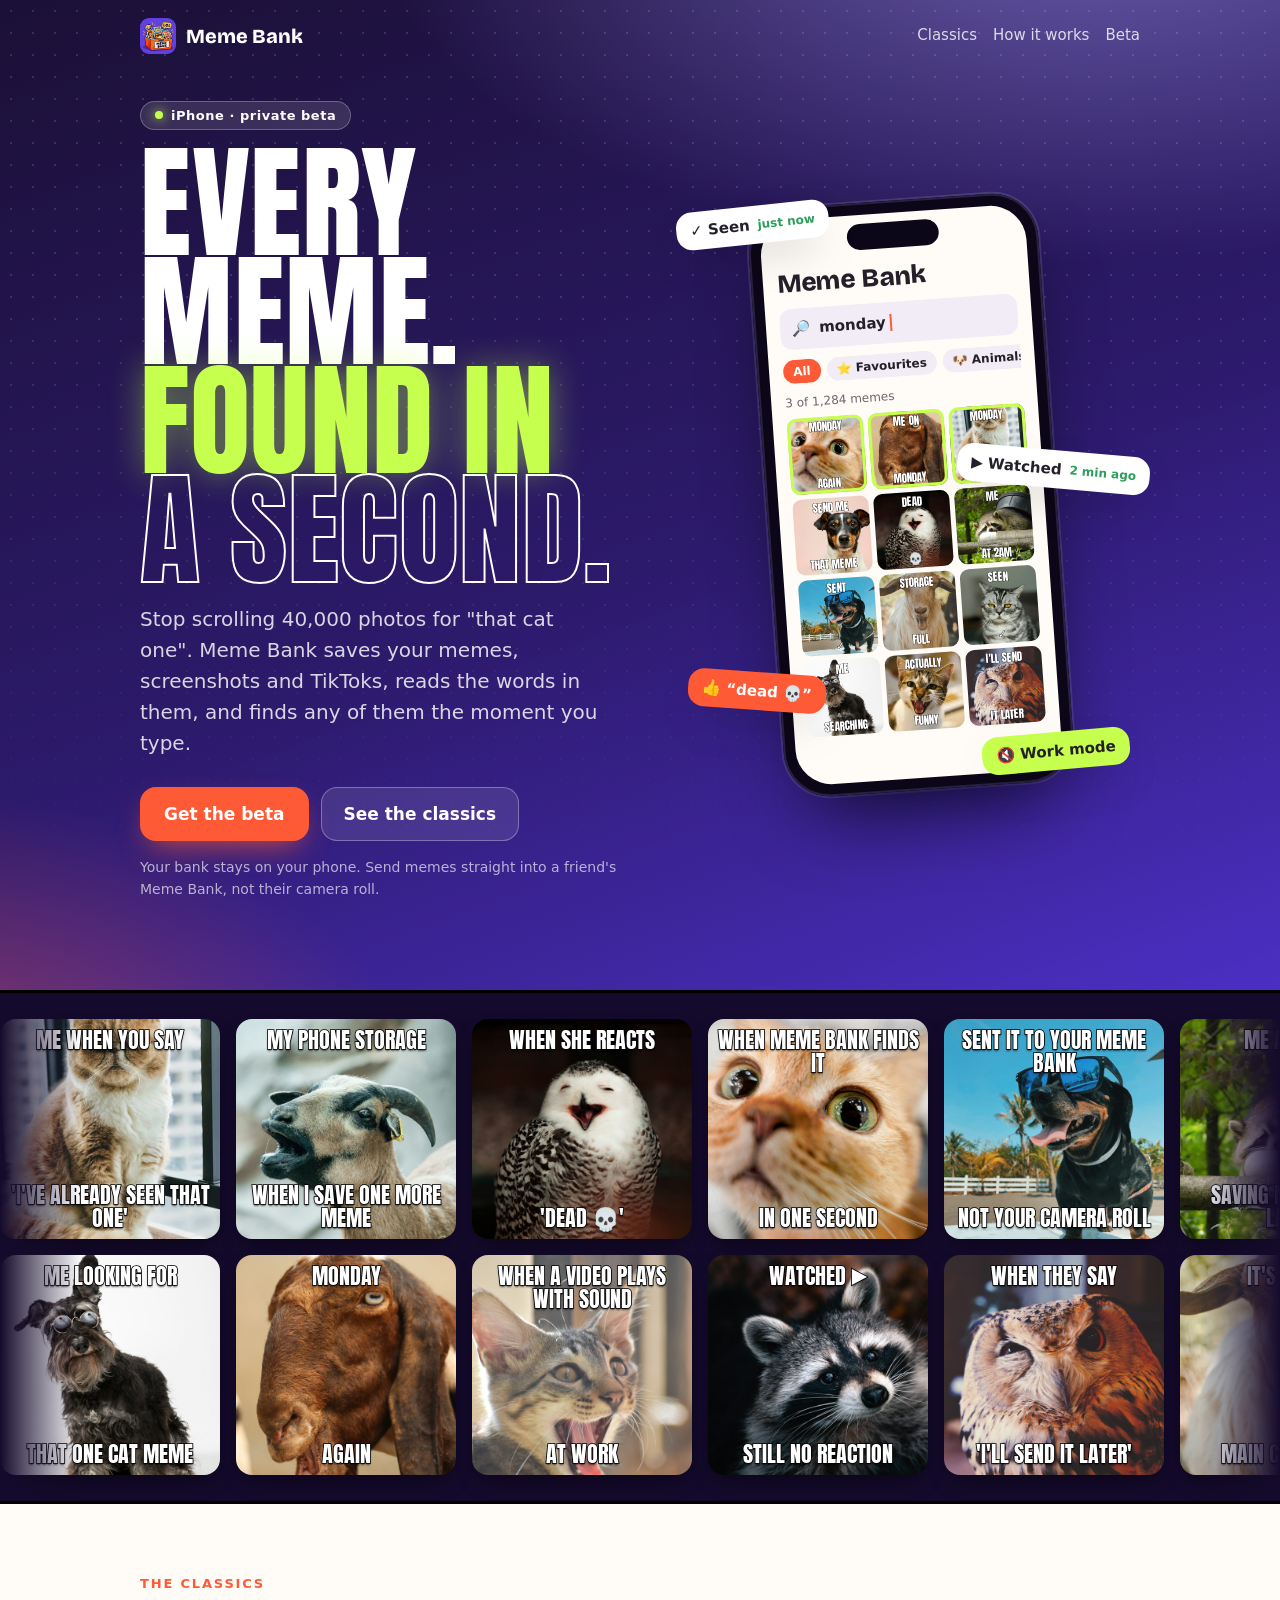
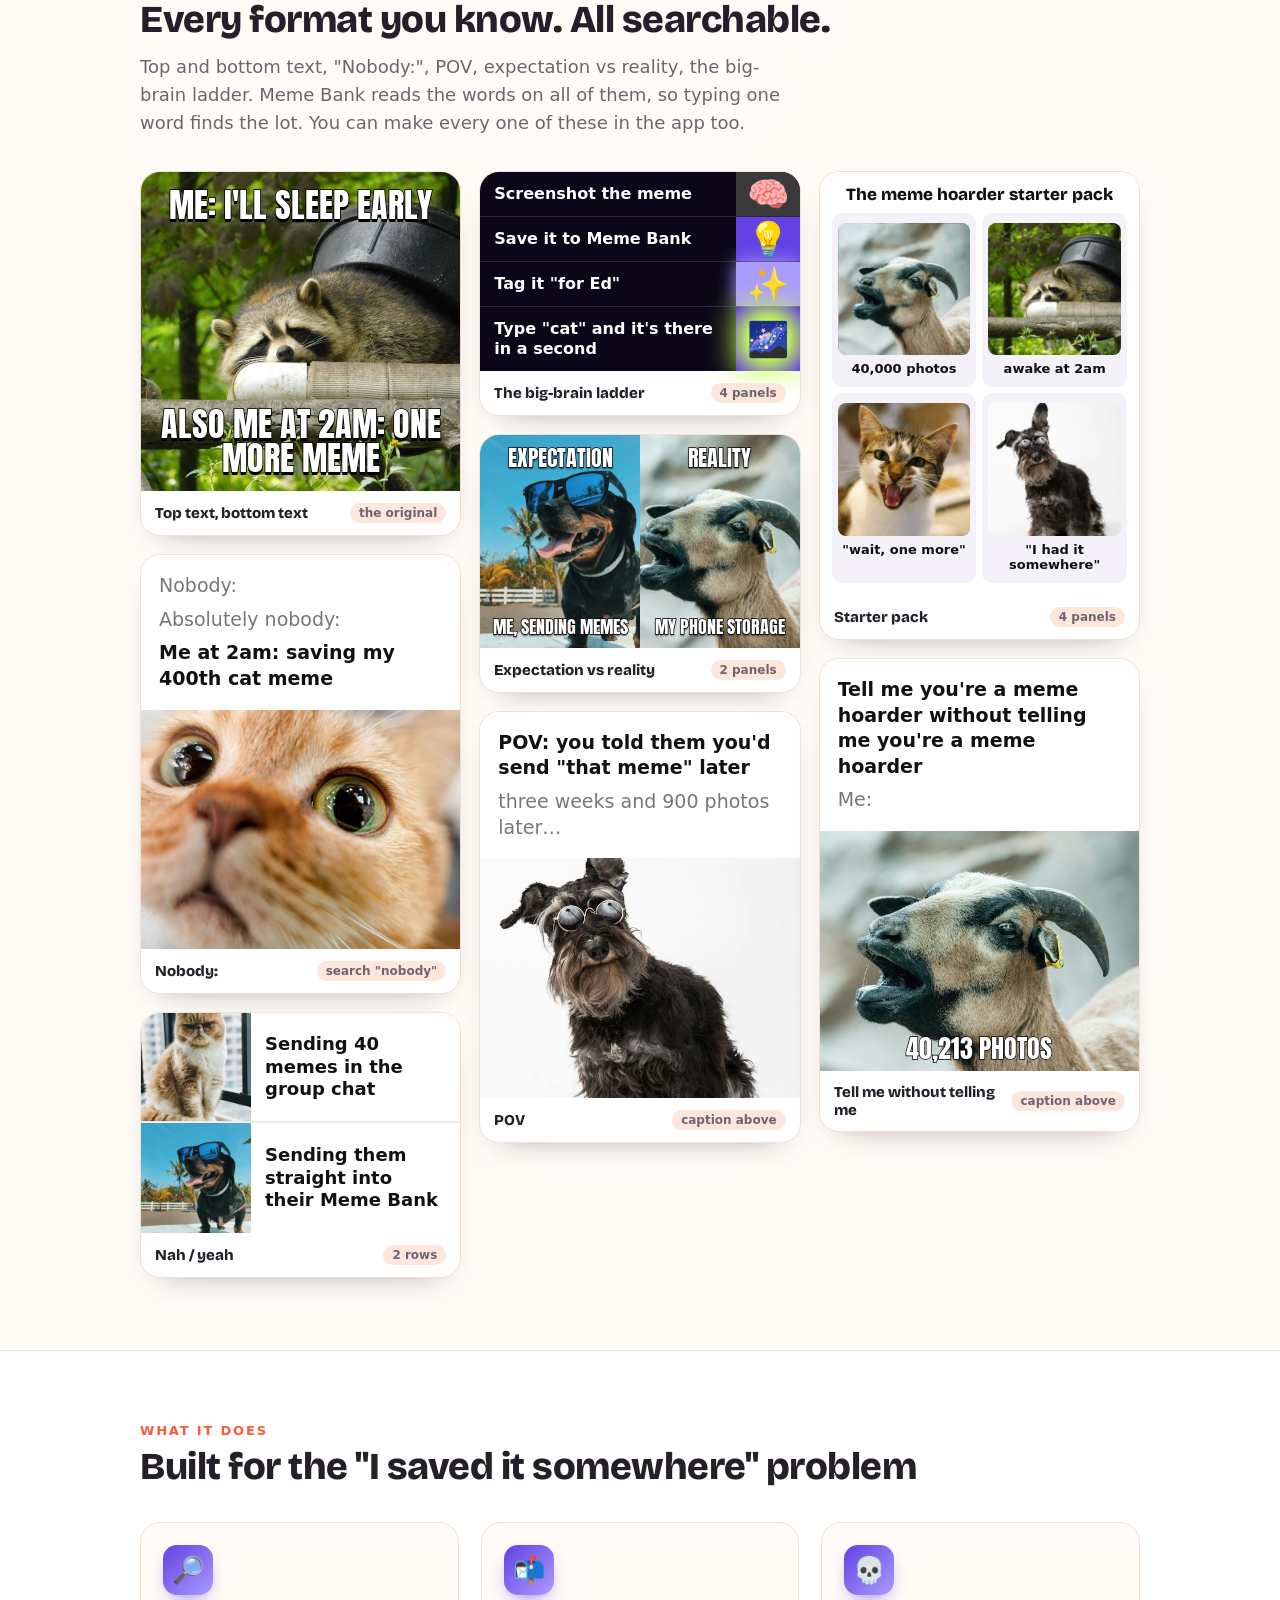
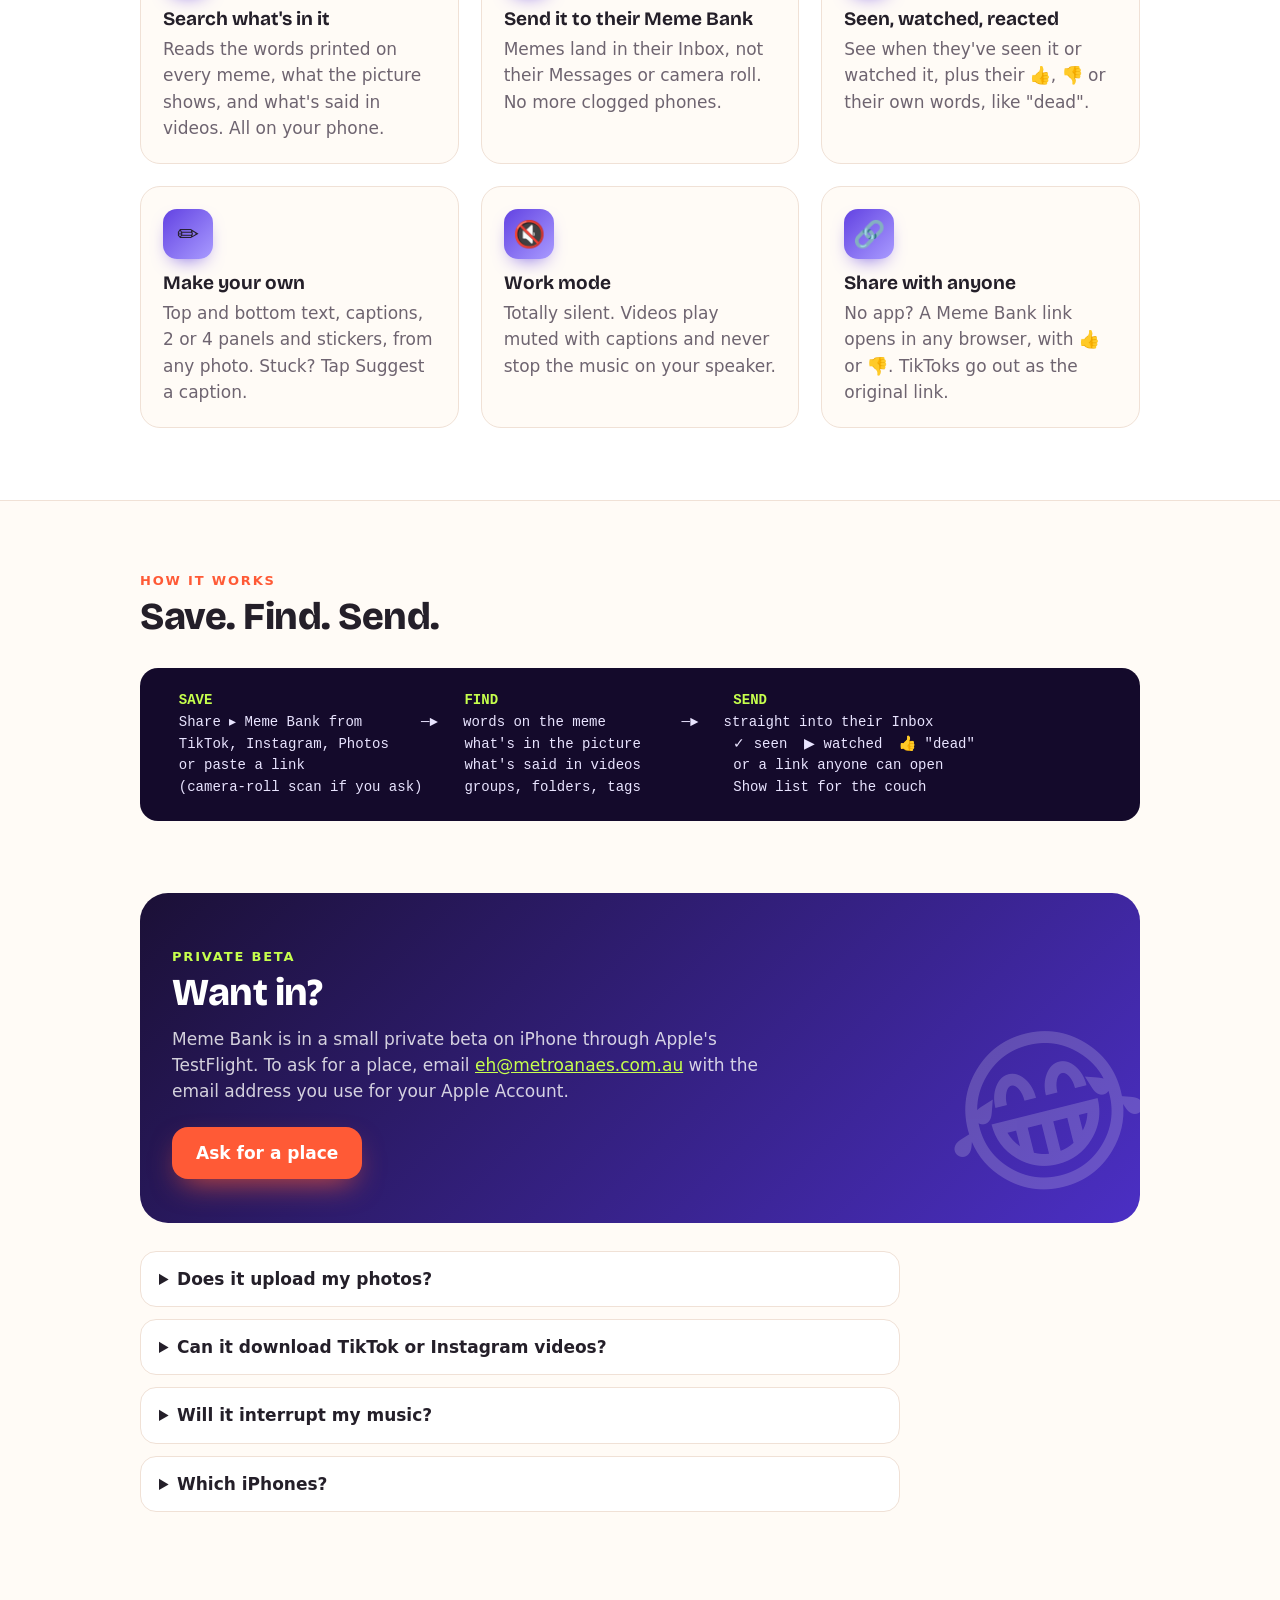
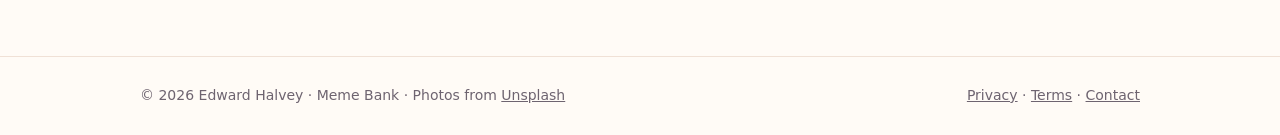
==== commit d2c7c27d: "Real photo memes (Unsplash) instead of emoji cards Co-Authored-By: Claude Opus 5.5 <noreply@anthropi" ====
--- a/index.html
+++ b/index.html
@@ -71,7 +71,7 @@
 .found{font-size:12px;color:#6E6470;margin-bottom:6px}
 .tiles{display:grid;grid-template-columns:repeat(3,1fr);gap:5px}
 .tile{aspect-ratio:1;border-radius:9px;display:flex;flex-direction:column;justify-content:space-between;align-items:center;
-  padding:5px 3px;text-align:center;overflow:hidden;position:relative}
+  padding:4px 3px;text-align:center;overflow:hidden;position:relative;background-size:cover;background-position:center;background-color:#333}
 .tile .tt{font:11px/1 var(--meme);color:#fff;text-transform:uppercase;-webkit-text-stroke:.6px #000;paint-order:stroke fill}
 .tile .ee{font-size:26px;line-height:1}
 .tile.match{outline:3px solid var(--lime);outline-offset:-3px}
@@ -95,10 +95,9 @@
 .row{display:flex;gap:16px;width:max-content;animation:scroll 40s linear infinite}
 .row+.row{margin-top:16px;animation-direction:reverse;animation-duration:48s}
 @keyframes scroll{to{transform:translateX(-50%)}}
-.mm{width:180px;aspect-ratio:1;border-radius:16px;display:flex;flex-direction:column;justify-content:space-between;align-items:center;
-  padding:12px 8px;text-align:center;flex:none;box-shadow:0 10px 24px -12px rgba(0,0,0,.8)}
-.mm .t{font:21px/1 var(--meme);color:#fff;text-transform:uppercase;-webkit-text-stroke:1.2px #000;paint-order:stroke fill;text-shadow:0 2px 0 #000}
-.mm .e{font-size:56px;line-height:1}
+.mm{width:220px;aspect-ratio:1;border-radius:16px;display:flex;flex-direction:column;justify-content:space-between;align-items:center;
+  padding:10px 8px;text-align:center;flex:none;box-shadow:0 10px 24px -12px rgba(0,0,0,.8);background-size:cover;background-position:center;background-color:#333}
+.mm .t{font:22px/1.02 var(--meme);color:#fff;text-transform:uppercase;-webkit-text-stroke:1.6px #000;paint-order:stroke fill;text-shadow:0 2px 2px rgba(0,0,0,.6);max-width:100%}
 .g1{background:linear-gradient(135deg,#6C5CE7,#A29BFE)}.g2{background:linear-gradient(135deg,#F39C12,#F8C471)}
 .g3{background:linear-gradient(135deg,#16A085,#48C9B0)}.g4{background:linear-gradient(135deg,#E84393,#FD79A8)}
 .g5{background:linear-gradient(135deg,#0984E3,#74B9FF)}.g6{background:linear-gradient(135deg,#2D3436,#636E72)}
@@ -116,7 +115,7 @@
 .fmt .cap b{font:800 15px var(--display)}
 .fmt .cap span{font:600 12px var(--body);color:var(--muted);background:var(--soft);border-radius:99px;padding:3px 9px;white-space:nowrap}
 /* impact */
-.impact{aspect-ratio:1;background:linear-gradient(135deg,#2C1A6B,#6242E2);display:flex;flex-direction:column;justify-content:space-between;align-items:center;padding:16px 10px;text-align:center}
+.impact{aspect-ratio:1;background-size:cover;background-position:center;display:flex;flex-direction:column;justify-content:space-between;align-items:center;padding:16px 10px;text-align:center}
 .impact .t{font:34px/1 var(--meme);color:#fff;text-transform:uppercase;-webkit-text-stroke:1.6px #000;paint-order:stroke fill;text-shadow:0 3px 0 #000}
 .impact .e{font-size:96px;line-height:1}
 /* chat-style formats */
@@ -124,17 +123,18 @@
 .chat p+p{margin-top:8px}
 .chat .dim{color:#777;font-weight:500}
 .chat .big{font-size:64px;text-align:center;margin-top:10px;line-height:1}
+.ph{aspect-ratio:4/3;background-size:cover;background-position:center;display:flex;align-items:flex-end;justify-content:center;padding:10px}
+.ph span{font:26px/1 var(--meme);color:#fff;text-transform:uppercase;-webkit-text-stroke:1.4px #000;paint-order:stroke fill}
 /* two row no / yes */
-.nah{display:grid;grid-template-columns:90px 1fr;background:#fff;color:#111}
+.nah{display:grid;grid-template-columns:110px 1fr;background:#fff;color:#111}
 .nah div{padding:14px;display:flex;align-items:center;font:700 18px/1.25 var(--body);border-bottom:2px solid #eee}
-.nah .face{font-size:54px;justify-content:center;background:#FFF3C4}
-.nah .face.yes{background:#DFFFD0}
+.nah .face{min-height:110px;background-size:cover;background-position:center}
 .nah div:nth-last-child(-n+2){border-bottom:0}
 /* expectation vs reality */
 .vs{display:grid;grid-template-columns:1fr 1fr;color:#fff;font:22px/1 var(--meme);text-transform:uppercase;text-align:center}
-.vs div{padding:14px 8px 18px;display:flex;flex-direction:column;gap:10px;align-items:center}
-.vs .e{font-size:70px;line-height:1}
-.vs .a{background:linear-gradient(160deg,#0984E3,#74B9FF)}.vs .b{background:linear-gradient(160deg,#636E72,#2D3436)}
+.vs div{aspect-ratio:3/4;padding:12px 8px;display:flex;flex-direction:column;justify-content:space-between;align-items:center;background-size:cover;background-position:center;
+  -webkit-text-stroke:1.4px #000;paint-order:stroke fill;text-shadow:0 2px 2px rgba(0,0,0,.6)}
+.vs div span{font-size:18px}
 /* galaxy brain tiers */
 .tiers{background:#0b0718;color:#fff}
 .tiers div{display:grid;grid-template-columns:1fr 64px;align-items:center;border-bottom:1px solid rgba(255,255,255,.12);font:700 16px/1.25 var(--body)}
@@ -148,7 +148,7 @@
 .pack h5{margin:0 0 8px;font:800 17px var(--display);text-align:center}
 .pack .g{display:grid;grid-template-columns:1fr 1fr;gap:6px}
 .pack .g div{background:#F4F1F8;border-radius:10px;padding:10px 6px;text-align:center;font:600 13px/1.2 var(--body)}
-.pack .g div b{display:block;font-size:34px;line-height:1.2}
+.pack .g div i{display:block;aspect-ratio:1;border-radius:8px;background-size:cover;background-position:center;margin-bottom:6px}
 
 /* ---------- FEATURES ---------- */
 .band{background:var(--card);border-block:1px solid var(--line)}
@@ -178,7 +178,7 @@
 @media (max-width:420px){
   .phone{width:250px;height:510px}.stage{height:520px}
   .f2{right:-4px}.float{font-size:13px;padding:8px 11px}
-  .mm{width:150px}.mm .t{font-size:18px}.mm .e{font-size:46px}
+  .mm{width:170px}.mm .t{font-size:17px}
 }
 @media (prefers-reduced-motion:reduce){.row{animation:none}}
 </style>
@@ -215,18 +215,18 @@
             <div class="chips"><span class="on">All</span><span>⭐ Favourites</span><span>🐶 Animals</span><span>💼 Work</span></div>
             <div class="found">3 of 1,284 memes</div>
             <div class="tiles">
-              <div class="tile match g1"><span class="tt">Monday</span><span class="ee">😵</span><span class="tt">again</span></div>
-              <div class="tile match g2"><span class="tt">Me on</span><span class="ee">🧟</span><span class="tt">monday</span></div>
-              <div class="tile match g5"><span class="tt">Monday</span><span class="ee">☕</span><span class="tt">coffee x4</span></div>
-              <div class="tile g3"><span class="tt">Leg day</span><span class="ee">🪜</span><span class="tt">stairs: hi</span></div>
-              <div class="tile g4"><span class="tt">The cat</span><span class="ee">🐈</span><span class="tt">no thanks</span></div>
-              <div class="tile g7"><span class="tt">Group</span><span class="ee">🙈</span><span class="tt">chat</span></div>
-              <div class="tile g8"><span class="tt">Me</span><span class="ee">🦖</span><span class="tt">at 2am</span></div>
-              <div class="tile g6"><span class="tt">Wifi</span><span class="ee">📶</span><span class="tt">1 bar</span></div>
-              <div class="tile g2"><span class="tt">Dog</span><span class="ee">🐕</span><span class="tt">zoomies</span></div>
-              <div class="tile g1"><span class="tt">Payday</span><span class="ee">🤑</span><span class="tt">gone</span></div>
-              <div class="tile g5"><span class="tt">Plans</span><span class="ee">🛋️</span><span class="tt">cancelled</span></div>
-              <div class="tile g3"><span class="tt">Me</span><span class="ee">🤓</span><span class="tt">actually</span></div>
+              <div class="tile match" style="background-image:url(img/m/cat-eyes.jpg)"><span class="tt">Monday</span><span class="tt">again</span></div>
+              <div class="tile match" style="background-image:url(img/m/goat-monday.jpg)"><span class="tt">Me on</span><span class="tt">monday</span></div>
+              <div class="tile match" style="background-image:url(img/m/grumpy.jpg)"><span class="tt">Monday</span><span class="tt">meeting</span></div>
+              <div class="tile" style="background-image:url(img/m/dog-tilt.jpg)"><span class="tt">Send me</span><span class="tt">that meme</span></div>
+              <div class="tile" style="background-image:url(img/m/owl-laugh.jpg)"><span class="tt">Dead</span><span class="tt">💀</span></div>
+              <div class="tile" style="background-image:url(img/m/raccoon-bucket.jpg)"><span class="tt">Me</span><span class="tt">at 2am</span></div>
+              <div class="tile" style="background-image:url(img/m/dog-shades.jpg)"><span class="tt">Sent</span><span class="tt">✓</span></div>
+              <div class="tile" style="background-image:url(img/m/goat-tongue.jpg)"><span class="tt">Storage</span><span class="tt">full</span></div>
+              <div class="tile" style="background-image:url(img/m/unimpressed.jpg)"><span class="tt">Seen</span><span class="tt">✓</span></div>
+              <div class="tile" style="background-image:url(img/m/dog-goggles.jpg)"><span class="tt">Me</span><span class="tt">searching</span></div>
+              <div class="tile" style="background-image:url(img/m/cat-laugh.jpg)"><span class="tt">Actually</span><span class="tt">funny</span></div>
+              <div class="tile" style="background-image:url(img/m/owl-side.jpg)"><span class="tt">I'll send</span><span class="tt">it later</span></div>
             </div>
           </div>
         </div></div>
@@ -237,41 +237,40 @@
 
 <div class="marq" aria-hidden="true">
   <div class="row">
-    <div class="mm g1"><span class="t">Me: sleeps early</span><span class="e">😴</span><span class="t">Also me: 2am memes</span></div>
-    <div class="mm g2"><span class="t">When the wifi</span><span class="e">📶</span><span class="t">drops to 1 bar</span></div>
-    <div class="mm g3"><span class="t">Leg day</span><span class="e">🪜</span><span class="t">Stairs: hello</span></div>
-    <div class="mm g4"><span class="t">The cat when</span><span class="e">🐈</span><span class="t">I move 1 cushion</span></div>
-    <div class="mm g5"><span class="t">Me at 9am</span><span class="e">☕</span><span class="t">Me at 9:05</span></div>
-    <div class="mm g7"><span class="t">Group chat</span><span class="e">🙈</span><span class="t">at 3am</span></div>
-    <div class="mm g8"><span class="t">Dog hears</span><span class="e">🐕</span><span class="t">the word walk</span></div>
-    <div class="mm g6"><span class="t">My bank</span><span class="e">💸</span><span class="t">after payday</span></div>
-    <!-- repeat for the seamless loop -->
-    <div class="mm g1"><span class="t">Me: sleeps early</span><span class="e">😴</span><span class="t">Also me: 2am memes</span></div>
-    <div class="mm g2"><span class="t">When the wifi</span><span class="e">📶</span><span class="t">drops to 1 bar</span></div>
-    <div class="mm g3"><span class="t">Leg day</span><span class="e">🪜</span><span class="t">Stairs: hello</span></div>
-    <div class="mm g4"><span class="t">The cat when</span><span class="e">🐈</span><span class="t">I move 1 cushion</span></div>
-    <div class="mm g5"><span class="t">Me at 9am</span><span class="e">☕</span><span class="t">Me at 9:05</span></div>
-    <div class="mm g7"><span class="t">Group chat</span><span class="e">🙈</span><span class="t">at 3am</span></div>
-    <div class="mm g8"><span class="t">Dog hears</span><span class="e">🐕</span><span class="t">the word walk</span></div>
-    <div class="mm g6"><span class="t">My bank</span><span class="e">💸</span><span class="t">after payday</span></div>
+    <div class="mm" style="background-image:url(img/m/grumpy.jpg)"><span class="t">Me when you say</span><span class="t">'I've already seen that one'</span></div>
+    <div class="mm" style="background-image:url(img/m/goat-scream.jpg)"><span class="t">My phone storage</span><span class="t">when I save one more meme</span></div>
+    <div class="mm" style="background-image:url(img/m/owl-laugh.jpg)"><span class="t">When she reacts</span><span class="t">'dead 💀'</span></div>
+    <div class="mm" style="background-image:url(img/m/cat-eyes.jpg)"><span class="t">When Meme Bank finds it</span><span class="t">in one second</span></div>
+    <div class="mm" style="background-image:url(img/m/dog-shades.jpg)"><span class="t">Sent it to your Meme Bank</span><span class="t">not your camera roll</span></div>
+    <div class="mm" style="background-image:url(img/m/raccoon-bucket.jpg)"><span class="t">Me at 2am</span><span class="t">saving memes for later</span></div>
+    <div class="mm" style="background-image:url(img/m/dog-tilt.jpg)"><span class="t">'Send me that meme'</span><span class="t">*scrolls 40,000 photos*</span></div>
+    <div class="mm" style="background-image:url(img/m/unimpressed.jpg)"><span class="t">Seen ✓</span><span class="t">no reaction</span></div>
+    <div class="mm" style="background-image:url(img/m/grumpy.jpg)"><span class="t">Me when you say</span><span class="t">'I've already seen that one'</span></div>
+    <div class="mm" style="background-image:url(img/m/goat-scream.jpg)"><span class="t">My phone storage</span><span class="t">when I save one more meme</span></div>
+    <div class="mm" style="background-image:url(img/m/owl-laugh.jpg)"><span class="t">When she reacts</span><span class="t">'dead 💀'</span></div>
+    <div class="mm" style="background-image:url(img/m/cat-eyes.jpg)"><span class="t">When Meme Bank finds it</span><span class="t">in one second</span></div>
+    <div class="mm" style="background-image:url(img/m/dog-shades.jpg)"><span class="t">Sent it to your Meme Bank</span><span class="t">not your camera roll</span></div>
+    <div class="mm" style="background-image:url(img/m/raccoon-bucket.jpg)"><span class="t">Me at 2am</span><span class="t">saving memes for later</span></div>
+    <div class="mm" style="background-image:url(img/m/dog-tilt.jpg)"><span class="t">'Send me that meme'</span><span class="t">*scrolls 40,000 photos*</span></div>
+    <div class="mm" style="background-image:url(img/m/unimpressed.jpg)"><span class="t">Seen ✓</span><span class="t">no reaction</span></div>
   </div>
   <div class="row">
-    <div class="mm g5"><span class="t">Nobody:</span><span class="e">🦖</span><span class="t">Me: rawr</span></div>
-    <div class="mm g8"><span class="t">POV: you said</span><span class="e">🫠</span><span class="t">"I'll send it later"</span></div>
-    <div class="mm g4"><span class="t">Plans</span><span class="e">🛋️</span><span class="t">cancelled. yes.</span></div>
-    <div class="mm g1"><span class="t">Brain at 3am</span><span class="e">🧠</span><span class="t">remember 2009?</span></div>
-    <div class="mm g7"><span class="t">Me explaining</span><span class="e">🤓</span><span class="t">a meme to mum</span></div>
-    <div class="mm g3"><span class="t">Monday</span><span class="e">🧟</span><span class="t">again??</span></div>
-    <div class="mm g2"><span class="t">It's giving</span><span class="e">💅</span><span class="t">main character</span></div>
-    <div class="mm g6"><span class="t">Battery 2%</span><span class="e">🪫</span><span class="t">still scrolling</span></div>
-    <div class="mm g5"><span class="t">Nobody:</span><span class="e">🦖</span><span class="t">Me: rawr</span></div>
-    <div class="mm g8"><span class="t">POV: you said</span><span class="e">🫠</span><span class="t">"I'll send it later"</span></div>
-    <div class="mm g4"><span class="t">Plans</span><span class="e">🛋️</span><span class="t">cancelled. yes.</span></div>
-    <div class="mm g1"><span class="t">Brain at 3am</span><span class="e">🧠</span><span class="t">remember 2009?</span></div>
-    <div class="mm g7"><span class="t">Me explaining</span><span class="e">🤓</span><span class="t">a meme to mum</span></div>
-    <div class="mm g3"><span class="t">Monday</span><span class="e">🧟</span><span class="t">again??</span></div>
-    <div class="mm g2"><span class="t">It's giving</span><span class="e">💅</span><span class="t">main character</span></div>
-    <div class="mm g6"><span class="t">Battery 2%</span><span class="e">🪫</span><span class="t">still scrolling</span></div>
+    <div class="mm" style="background-image:url(img/m/dog-goggles.jpg)"><span class="t">Me looking for</span><span class="t">that one cat meme</span></div>
+    <div class="mm" style="background-image:url(img/m/goat-monday.jpg)"><span class="t">Monday</span><span class="t">again</span></div>
+    <div class="mm" style="background-image:url(img/m/kitten-yell.jpg)"><span class="t">When a video plays with sound</span><span class="t">at work</span></div>
+    <div class="mm" style="background-image:url(img/m/raccoon-stare.jpg)"><span class="t">Watched ▶︎</span><span class="t">still no reaction</span></div>
+    <div class="mm" style="background-image:url(img/m/owl-side.jpg)"><span class="t">When they say</span><span class="t">'I'll send it later'</span></div>
+    <div class="mm" style="background-image:url(img/m/goat-tongue.jpg)"><span class="t">It's giving</span><span class="t">main character</span></div>
+    <div class="mm" style="background-image:url(img/m/dog-nose.jpg)"><span class="t">Me checking if</span><span class="t">you've seen my meme yet</span></div>
+    <div class="mm" style="background-image:url(img/m/cat-laugh.jpg)"><span class="t">When the meme</span><span class="t">is actually funny</span></div>
+    <div class="mm" style="background-image:url(img/m/dog-goggles.jpg)"><span class="t">Me looking for</span><span class="t">that one cat meme</span></div>
+    <div class="mm" style="background-image:url(img/m/goat-monday.jpg)"><span class="t">Monday</span><span class="t">again</span></div>
+    <div class="mm" style="background-image:url(img/m/kitten-yell.jpg)"><span class="t">When a video plays with sound</span><span class="t">at work</span></div>
+    <div class="mm" style="background-image:url(img/m/raccoon-stare.jpg)"><span class="t">Watched ▶︎</span><span class="t">still no reaction</span></div>
+    <div class="mm" style="background-image:url(img/m/owl-side.jpg)"><span class="t">When they say</span><span class="t">'I'll send it later'</span></div>
+    <div class="mm" style="background-image:url(img/m/goat-tongue.jpg)"><span class="t">It's giving</span><span class="t">main character</span></div>
+    <div class="mm" style="background-image:url(img/m/dog-nose.jpg)"><span class="t">Me checking if</span><span class="t">you've seen my meme yet</span></div>
+    <div class="mm" style="background-image:url(img/m/cat-laugh.jpg)"><span class="t">When the meme</span><span class="t">is actually funny</span></div>
   </div>
 </div>
 
@@ -282,17 +281,17 @@
     <p class="sub">Top and bottom text, "Nobody:", POV, expectation vs reality, the big-brain ladder. Meme Bank reads the words on all of them, so typing one word finds the lot. You can make every one of these in the app too.</p>
     <div class="wall">
       <div class="fmt">
-        <div class="impact"><span class="t">Me: I'll sleep early</span><span class="e">🛌</span><span class="t">Also me at 2am: one more meme</span></div>
+        <div class="impact" style="background-image:url(img/m/raccoon-bucket.jpg)"><span class="t">Me: I'll sleep early</span><span class="t">Also me at 2am: one more meme</span></div>
         <div class="cap"><b>Top text, bottom text</b><span>the original</span></div>
       </div>
       <div class="fmt">
-        <div class="chat"><p class="dim">Nobody:</p><p class="dim">Absolutely nobody:</p><p>Me at 2am: saving my 400th cat meme</p><p class="big">🐈‍⬛</p></div>
+        <div class="chat"><p class="dim">Nobody:</p><p class="dim">Absolutely nobody:</p><p>Me at 2am: saving my 400th cat meme</p></div><div class="ph" style="background-image:url(img/m/cat-eyes.jpg)"></div>
         <div class="cap"><b>Nobody:</b><span>search "nobody"</span></div>
       </div>
       <div class="fmt">
         <div class="nah">
-          <div class="face">🙅</div><div>Sending 40 memes in the group chat</div>
-          <div class="face yes">👉</div><div>Sending them straight into their Meme Bank</div>
+          <div class="face" style="background-image:url(img/m/grumpy.jpg)"></div><div>Sending 40 memes in the group chat</div>
+          <div class="face yes" style="background-image:url(img/m/dog-shades.jpg)"></div><div>Sending them straight into their Meme Bank</div>
         </div>
         <div class="cap"><b>Nah / yeah</b><span>2 rows</span></div>
       </div>
@@ -306,21 +305,21 @@
         <div class="cap"><b>The big-brain ladder</b><span>4 panels</span></div>
       </div>
       <div class="fmt">
-        <div class="vs"><div class="a">Expectation<span class="e">🏋️</span>gym 6am</div><div class="b">Reality<span class="e">🛌</span>snooze x5</div></div>
+        <div class="vs"><div class="a" style="background-image:url(img/m/dog-shades.jpg)">Expectation<span>me, sending memes</span></div><div class="b" style="background-image:url(img/m/goat-scream.jpg)">Reality<span>my phone storage</span></div></div>
         <div class="cap"><b>Expectation vs reality</b><span>2 panels</span></div>
       </div>
       <div class="fmt">
-        <div class="chat"><p>POV: you told them you'd send "that meme" later</p><p class="dim">three weeks and 900 photos later…</p><p class="big">🫠🔍</p></div>
+        <div class="chat"><p>POV: you told them you'd send "that meme" later</p><p class="dim">three weeks and 900 photos later…</p></div><div class="ph" style="background-image:url(img/m/dog-goggles.jpg)"></div>
         <div class="cap"><b>POV</b><span>caption above</span></div>
       </div>
       <div class="fmt">
         <div class="pack"><h5>The meme hoarder starter pack</h5>
-          <div class="g"><div><b>📱</b>40,000 photos</div><div><b>🪫</b>2% battery</div><div><b>😂</b>"wait, one more"</div><div><b>🙈</b>"I had it somewhere"</div></div>
+          <div class="g"><div><i style="background-image:url(img/m/goat-scream.jpg)"></i>40,000 photos</div><div><i style="background-image:url(img/m/raccoon-bucket.jpg)"></i>awake at 2am</div><div><i style="background-image:url(img/m/cat-laugh.jpg)"></i>"wait, one more"</div><div><i style="background-image:url(img/m/dog-goggles.jpg)"></i>"I had it somewhere"</div></div>
         </div>
         <div class="cap"><b>Starter pack</b><span>4 panels</span></div>
       </div>
       <div class="fmt">
-        <div class="chat"><p>Tell me you're a meme hoarder without telling me you're a meme hoarder</p><p class="dim">Me:</p><p class="big">📸 40,213</p></div>
+        <div class="chat"><p>Tell me you're a meme hoarder without telling me you're a meme hoarder</p><p class="dim">Me:</p></div><div class="ph tall" style="background-image:url(img/m/goat-scream.jpg)"><span>40,213 photos</span></div>
         <div class="cap"><b>Tell me without telling me</b><span>caption above</span></div>
       </div>
     </div>
@@ -374,6 +373,6 @@
   </div>
 </section>
 
-<footer><div class="wrap"><span>© 2026 Edward Halvey · Meme Bank</span><span><a href="privacy/">Privacy</a> · <a href="terms/">Terms</a> · <a href="mailto:eh@metroanaes.com.au">Contact</a></span></div></footer>
+<footer><div class="wrap"><span>© 2026 Edward Halvey · Meme Bank · Photos from <a href="https://unsplash.com">Unsplash</a></span><span><a href="privacy/">Privacy</a> · <a href="terms/">Terms</a> · <a href="mailto:eh@metroanaes.com.au">Contact</a></span></div></footer>
 </body>
 </html>
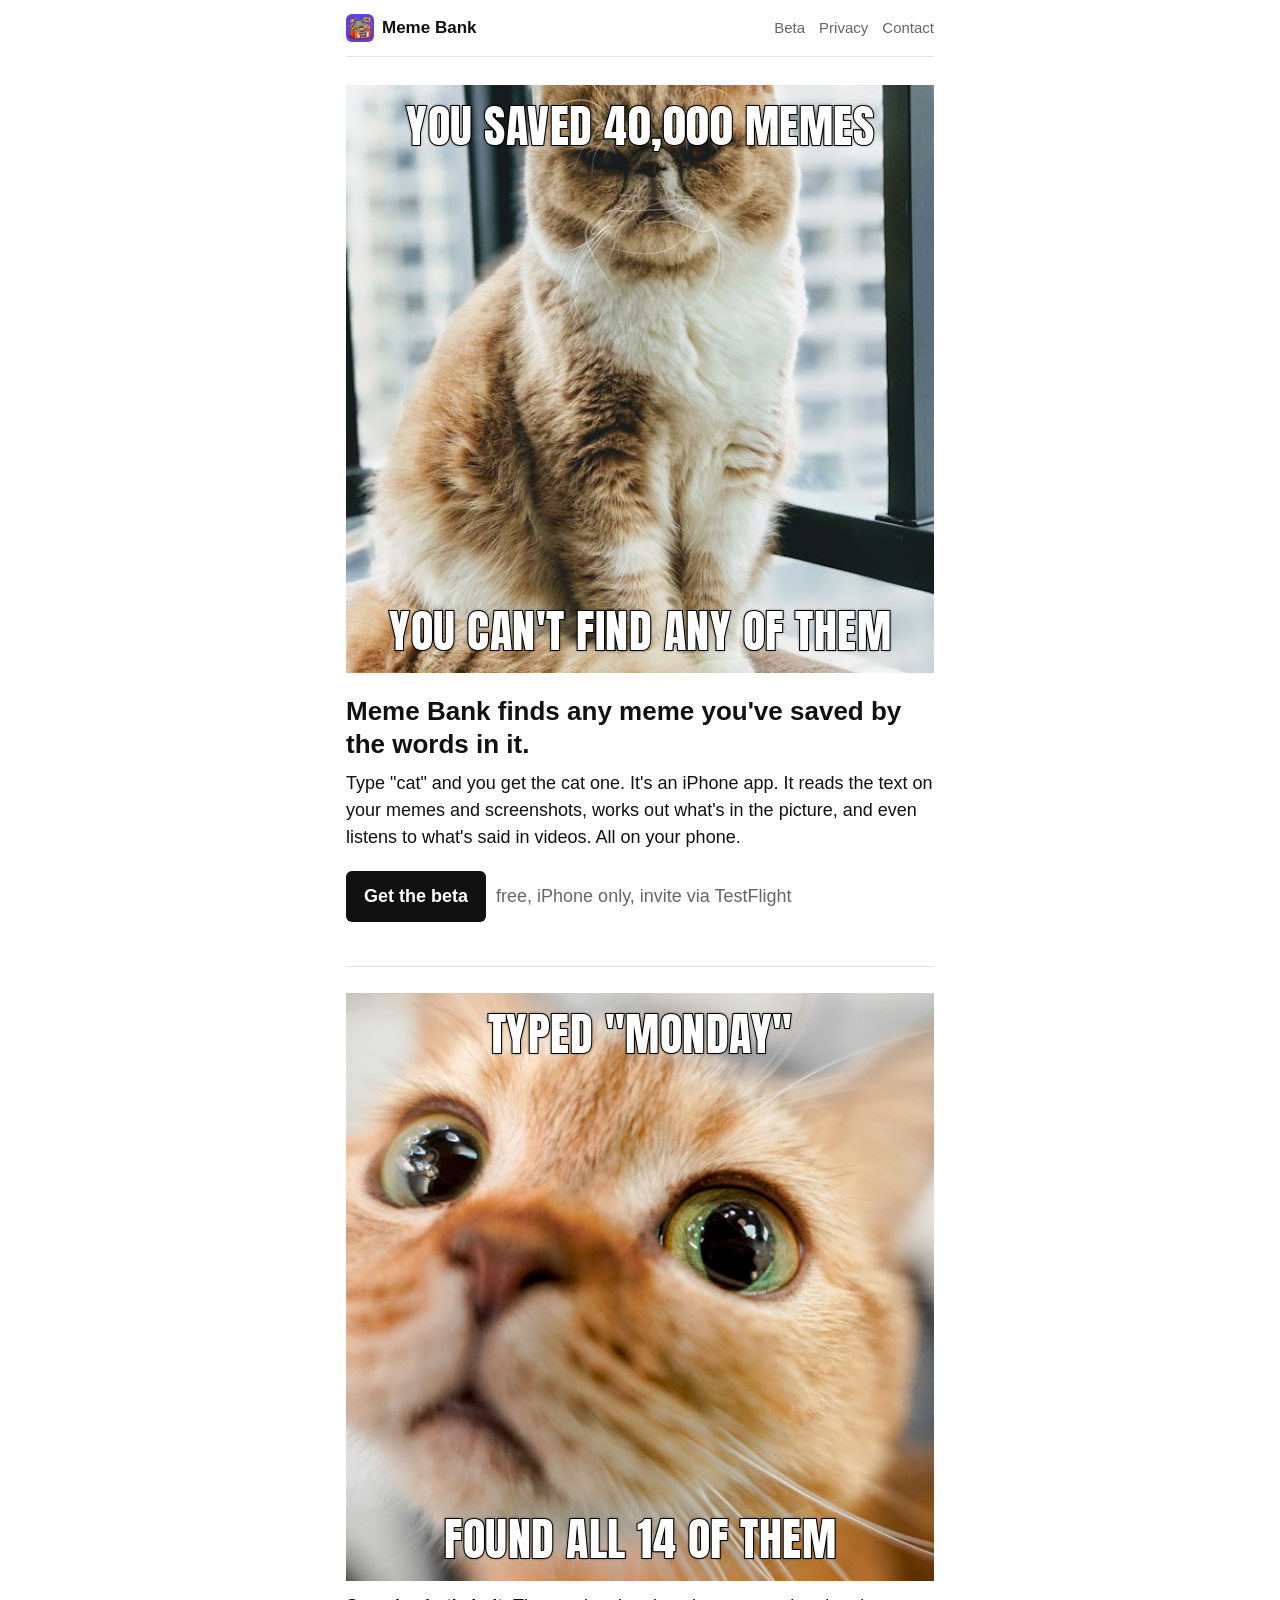
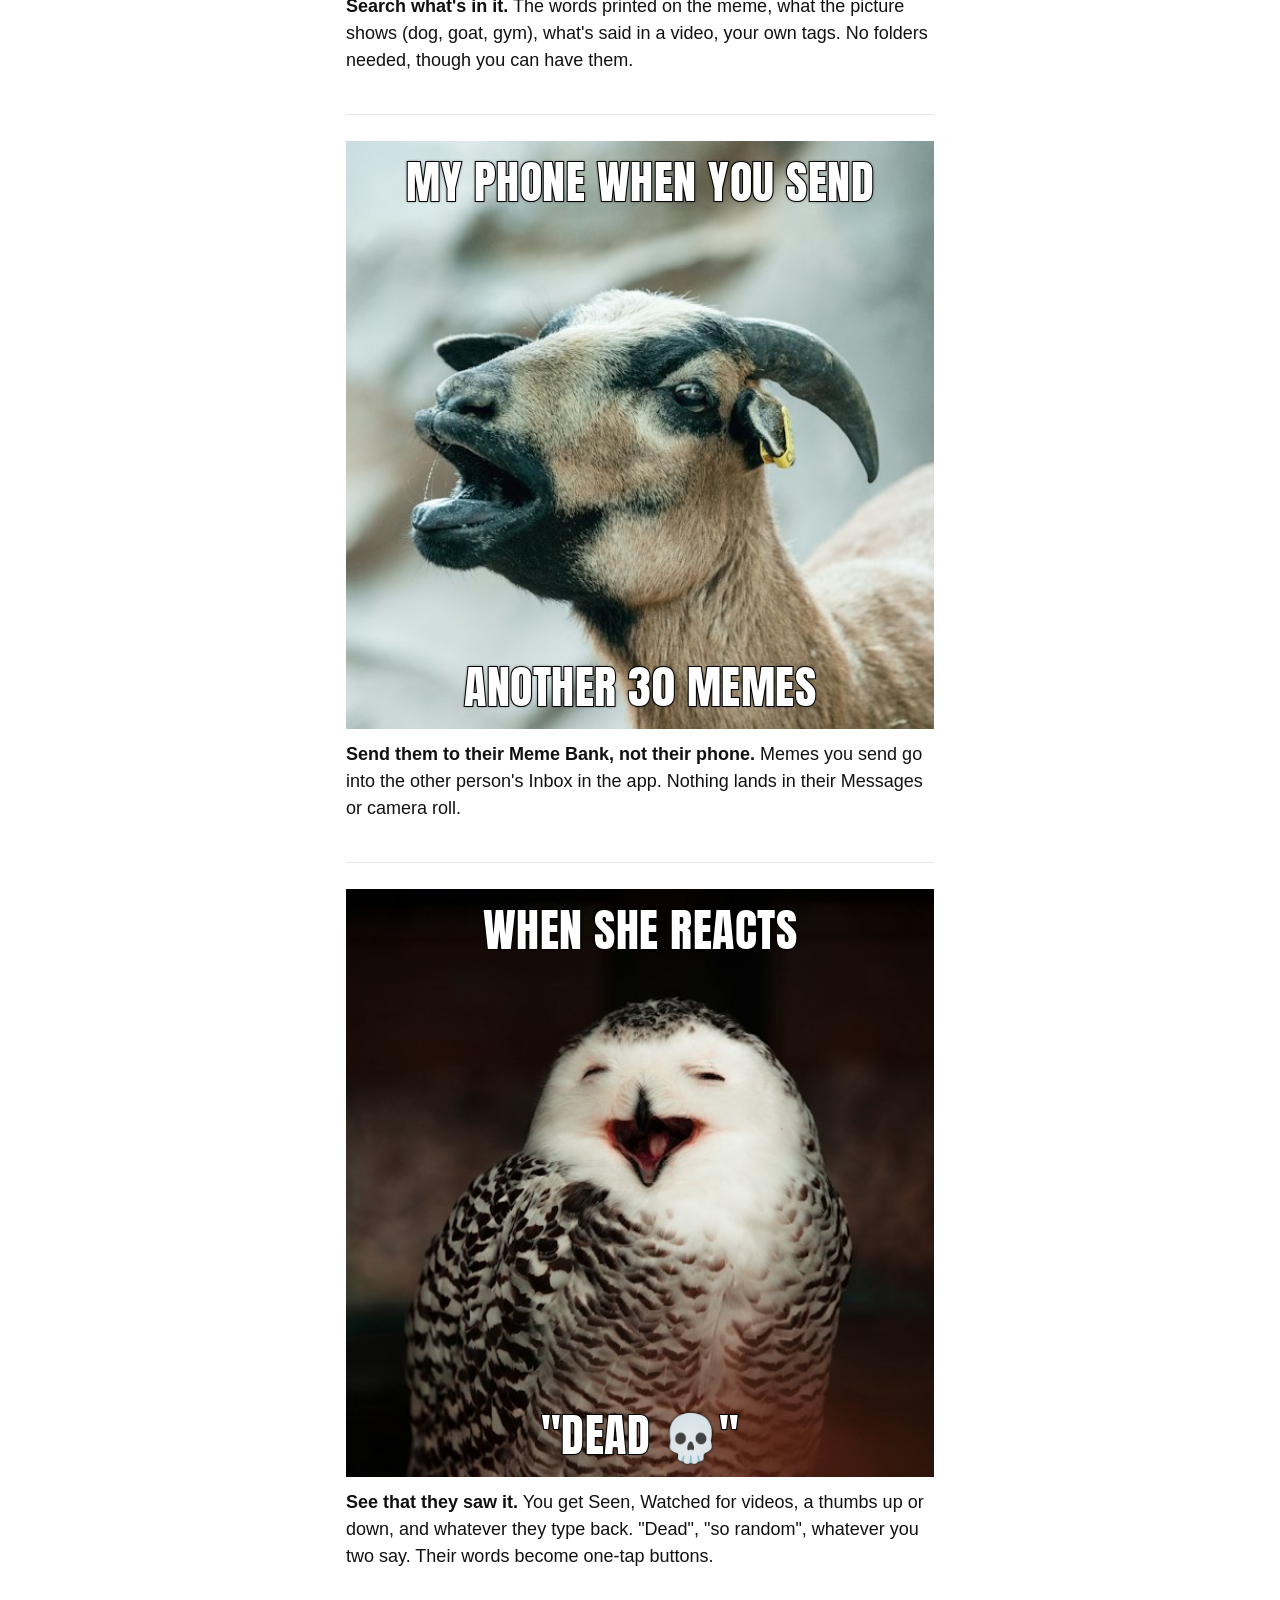
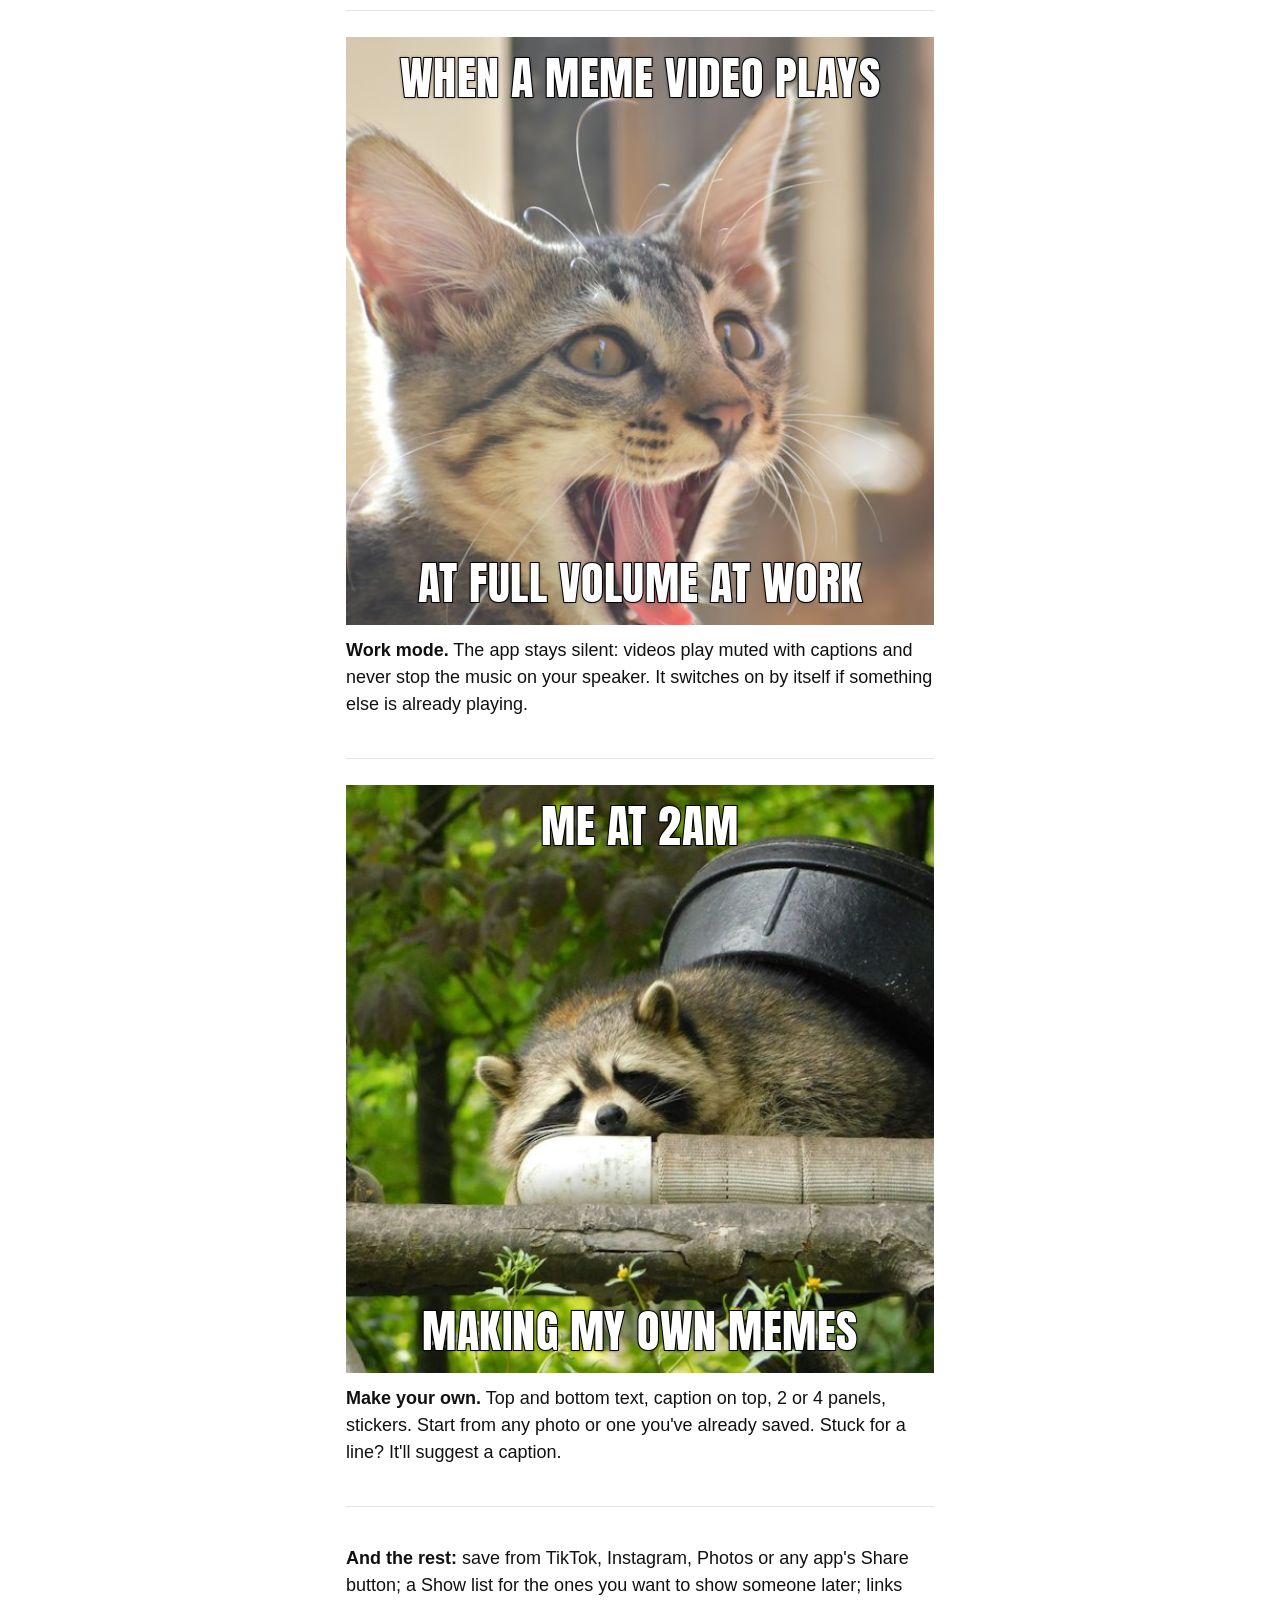
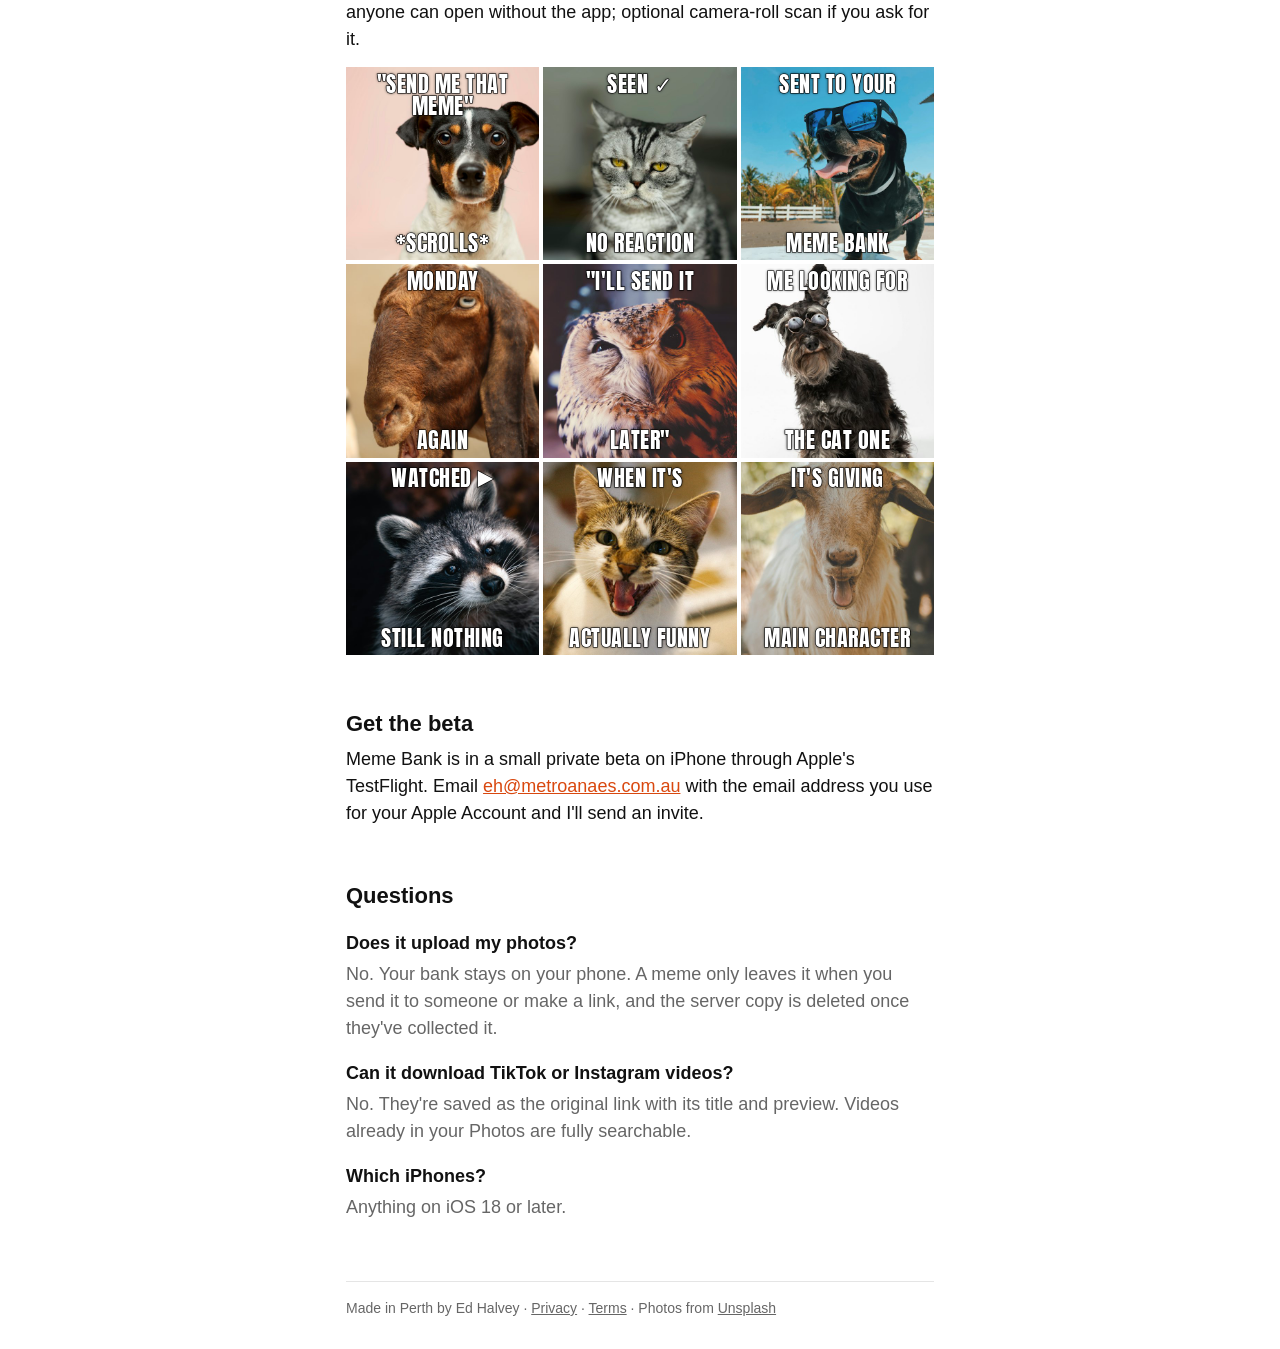
==== commit 6918cc6b: "Plain, human landing page: one column, memes as the content, no gradients or template sections Co-Au" ====
--- a/index.html
+++ b/index.html
@@ -6,373 +6,143 @@
 <script async src="https://www.googletagmanager.com/gtag/js?id=G-Q2E5VL5T1B"></script>
 <script>window.dataLayer=window.dataLayer||[];function gtag(){dataLayer.push(arguments);}gtag('js',new Date());gtag('config','G-Q2E5VL5T1B');</script>
 
-<meta name="viewport" content="width=device-width,initial-scale=1,viewport-fit=cover">
+<meta name="viewport" content="width=device-width,initial-scale=1">
 <title>Meme Bank</title>
-<meta name="description" content="Save every meme, screenshot and TikTok you meant to show someone, then find it again in a second by the words in it.">
+<meta name="description" content="An iPhone app that finds any meme you've saved by the words in it.">
 <meta property="og:title" content="Meme Bank">
-<meta property="og:description" content="Every meme you meant to show someone. Found in a second.">
+<meta property="og:description" content="You saved 40,000 memes. You can't find any of them. This fixes that.">
 <meta property="og:image" content="https://memebank.au/img/og.png">
-<meta property="og:type" content="website">
 <meta name="twitter:card" content="summary_large_image">
-<meta name="theme-color" content="#1B1036">
 <link rel="icon" type="image/png" href="img/favicon.png">
 <link rel="apple-touch-icon" href="img/apple-touch-icon.png">
 <link rel="preconnect" href="https://fonts.googleapis.com">
-<link rel="stylesheet" href="https://fonts.googleapis.com/css2?family=Anton&family=Bricolage+Grotesque:opsz,wght@12..96,600;12..96,800&display=swap">
-<link rel="stylesheet" href="site.css">
+<link rel="stylesheet" href="https://fonts.googleapis.com/css2?family=Anton&display=swap">
 <style>
-:root{--ink:#140A2B;--grape:#1B1036;--violet:#6242E2;--lilac:#A99BFF;--pop:#FF5A36;--lime:#C6FF4D}
-body{overflow-x:hidden}
+:root{--bg:#fff;--fg:#111;--muted:#666;--line:#e5e5e5;--link:#d9480f}
+@media (prefers-color-scheme:dark){:root{--bg:#111;--fg:#eee;--muted:#999;--line:#2a2a2a;--link:#ff8a4c}}
+*{box-sizing:border-box}
+html{-webkit-text-size-adjust:100%}
+body{margin:0;background:var(--bg);color:var(--fg);font:18px/1.5 Helvetica,Arial,sans-serif}
+a{color:var(--link)}
+.col{max-width:620px;margin:0 auto;padding:0 16px}
+header{display:flex;justify-content:space-between;align-items:center;padding:14px 0;border-bottom:1px solid var(--line);margin-bottom:28px;font-size:15px}
+header .name{display:flex;align-items:center;gap:8px;font-weight:bold;color:var(--fg);text-decoration:none;font-size:17px}
+header .name img{width:28px;height:28px;border-radius:6px}
+header nav a{color:var(--muted);margin-left:14px;text-decoration:none}
+header nav a:hover{text-decoration:underline}
 
-/* ---------- HERO ---------- */
-.hero{position:relative;color:#fff;background:
-  radial-gradient(1200px 600px at 85% -10%,rgba(169,155,255,.55),transparent 60%),
-  radial-gradient(900px 500px at -10% 110%,rgba(255,90,54,.45),transparent 60%),
-  linear-gradient(160deg,#1B1036 0%,#2C1A6B 55%,#4B2FC4 100%);
-  overflow:hidden;isolation:isolate}
-.hero::before{content:"";position:absolute;inset:0;z-index:-1;opacity:.18;
-  background-image:radial-gradient(rgba(255,255,255,.7) 1px,transparent 1px);background-size:22px 22px;
-  mask-image:linear-gradient(to bottom,#000 30%,transparent 90%)}
-.hero header.top .brand,.hero nav.links a{color:#fff}
-.hero nav.links a{opacity:.8}
-.hero-grid{display:grid;grid-template-columns:1.05fr .95fr;gap:36px;align-items:center;padding-block:28px 90px}
-.kicker{display:inline-flex;gap:8px;align-items:center;background:rgba(255,255,255,.12);border:1px solid rgba(255,255,255,.25);
-  border-radius:99px;padding:6px 14px;font:700 13px var(--body);letter-spacing:.04em;backdrop-filter:blur(6px)}
-.kicker i{width:8px;height:8px;border-radius:50%;background:var(--lime);box-shadow:0 0 12px var(--lime);font-style:normal}
-.mega{font:clamp(58px,10.5vw,124px)/.88 var(--meme);text-transform:uppercase;letter-spacing:.5px;margin:18px 0 0}
-.mega .line{display:block}
-.mega .hl{color:var(--lime);text-shadow:0 0 34px rgba(198,255,77,.45)}
-.mega .out{color:transparent;-webkit-text-stroke:2px #fff}
-.hero .lead{font-size:clamp(17px,2.2vw,20px);color:rgba(255,255,255,.82);max-width:36ch;margin:20px 0 28px}
-.cta{display:flex;flex-wrap:wrap;gap:12px}
-.btn.big{padding:16px 24px;font-size:17px;border-radius:16px;background:var(--pop);box-shadow:0 12px 30px -10px rgba(255,90,54,.8)}
-.btn.big:hover{background:#ff7552}
-.btn.glass{background:rgba(255,255,255,.1);border:1.5px solid rgba(255,255,255,.3);color:#fff;padding:16px 22px;border-radius:16px;font-size:17px}
-.btn.glass:hover{background:rgba(255,255,255,.18)}
-.hero .fine{margin-top:16px;font-size:14px;color:rgba(255,255,255,.65)}
+/* a meme: photo with Impact top and bottom text, like any meme generator makes */
+.meme{position:relative;display:block;width:100%;aspect-ratio:1;background:#222 center/cover no-repeat;margin:0}
+.meme b{position:absolute;left:4%;right:4%;text-align:center;color:#fff;text-transform:uppercase;
+  font:clamp(26px,7.4vw,46px)/1.02 Anton,Impact,"Arial Narrow",sans-serif;letter-spacing:.5px;
+  -webkit-text-stroke:2px #000;paint-order:stroke fill;text-shadow:0 0 3px #000}
+.meme b.t{top:3%}.meme b.b{bottom:3%}
+.small .meme b{font-size:clamp(15px,3.6vw,22px);-webkit-text-stroke:1.2px #000}
 
-/* phone mock */
-.stage{position:relative;height:600px}
-.phone{position:absolute;left:50%;top:0;translate:-50% 0;width:290px;height:590px;border-radius:46px;background:#0b0718;
-  padding:12px;box-shadow:0 40px 80px -30px rgba(0,0,0,.8),0 0 0 2px rgba(255,255,255,.12),inset 0 0 0 2px #2a2142;
-  transform:rotate(-4deg);animation:bob 7s ease-in-out infinite}
-@keyframes bob{50%{transform:rotate(-2deg) translateY(-10px)}}
-.screen{width:100%;height:100%;border-radius:36px;overflow:hidden;background:#FFFBF6;color:#241F29;position:relative}
-.island{position:absolute;left:50%;top:9px;translate:-50% 0;width:92px;height:26px;border-radius:20px;background:#0b0718;z-index:2}
-.app{padding:48px 14px 14px}
-.app h4{font:800 26px var(--display);margin:0 0 10px}
-.sbar{display:flex;align-items:center;gap:8px;background:#F1ECF6;border-radius:12px;padding:9px 12px;font-size:15px}
-.sbar b{font-weight:700}
-.caret{display:inline-block;width:2px;height:17px;background:var(--pop);margin-left:-4px;animation:blink 1s steps(1) infinite}
-@keyframes blink{50%{opacity:0}}
-.chips{display:flex;gap:6px;margin:10px 0;overflow:hidden}
-.chips span{font:600 12px var(--body);padding:5px 10px;border-radius:99px;background:#F1ECF6;white-space:nowrap}
-.chips span.on{background:var(--pop);color:#fff}
-.found{font-size:12px;color:#6E6470;margin-bottom:6px}
-.tiles{display:grid;grid-template-columns:repeat(3,1fr);gap:5px}
-.tile{aspect-ratio:1;border-radius:9px;display:flex;flex-direction:column;justify-content:space-between;align-items:center;
-  padding:4px 3px;text-align:center;overflow:hidden;position:relative;background-size:cover;background-position:center;background-color:#333}
-.tile .tt{font:11px/1 var(--meme);color:#fff;text-transform:uppercase;-webkit-text-stroke:.6px #000;paint-order:stroke fill}
-.tile .ee{font-size:26px;line-height:1}
-.tile.match{outline:3px solid var(--lime);outline-offset:-3px}
+h1{font-size:26px;line-height:1.25;margin:22px 0 10px}
+h2{font-size:22px;margin:52px 0 6px}
+p{margin:0 0 14px}
+.muted{color:var(--muted)}
+.get{display:inline-block;background:var(--fg);color:var(--bg);text-decoration:none;font-weight:bold;padding:12px 18px;border-radius:6px;margin:6px 0 4px}
+.get:hover{opacity:.85}
 
-/* floating stickers around the phone */
-.float{position:absolute;z-index:3;background:#fff;color:#241F29;border-radius:16px;padding:10px 14px;font:700 15px var(--body);
-  box-shadow:0 18px 40px -16px rgba(0,0,0,.6);display:flex;gap:8px;align-items:center;white-space:nowrap}
-.f1{left:-6px;top:6px;rotate:-6deg;animation:drift 6s ease-in-out infinite}
-.f2{right:-10px;top:250px;rotate:5deg;animation:drift 7s ease-in-out infinite reverse}
-.f3{left:6px;bottom:90px;rotate:4deg;animation:drift 8s ease-in-out infinite}
-.f4{right:10px;bottom:30px;rotate:-5deg;background:var(--lime);animation:drift 6.5s ease-in-out infinite reverse}
-.f1 small,.f2 small{font:600 12px var(--body);color:#2E9E5B}
-@keyframes drift{50%{translate:0 -12px}}
-.bubble{background:#FF5A36;color:#fff}
+.post{margin:40px 0 0;border-top:1px solid var(--line);padding-top:26px}
+.post p{margin-top:12px}
+.post .n{font-weight:bold}
 
-/* ---------- MARQUEE ---------- */
-.marq{background:var(--ink);padding-block:26px;overflow:hidden;border-block:3px solid #000;position:relative}
-.marq::before,.marq::after{content:"";position:absolute;top:0;bottom:0;width:80px;z-index:2}
-.marq::before{left:0;background:linear-gradient(90deg,var(--ink),transparent)}
-.marq::after{right:0;background:linear-gradient(-90deg,var(--ink),transparent)}
-.row{display:flex;gap:16px;width:max-content;animation:scroll 40s linear infinite}
-.row+.row{margin-top:16px;animation-direction:reverse;animation-duration:48s}
-@keyframes scroll{to{transform:translateX(-50%)}}
-.mm{width:220px;aspect-ratio:1;border-radius:16px;display:flex;flex-direction:column;justify-content:space-between;align-items:center;
-  padding:10px 8px;text-align:center;flex:none;box-shadow:0 10px 24px -12px rgba(0,0,0,.8);background-size:cover;background-position:center;background-color:#333}
-.mm .t{font:22px/1.02 var(--meme);color:#fff;text-transform:uppercase;-webkit-text-stroke:1.6px #000;paint-order:stroke fill;text-shadow:0 2px 2px rgba(0,0,0,.6);max-width:100%}
-.g1{background:linear-gradient(135deg,#6C5CE7,#A29BFE)}.g2{background:linear-gradient(135deg,#F39C12,#F8C471)}
-.g3{background:linear-gradient(135deg,#16A085,#48C9B0)}.g4{background:linear-gradient(135deg,#E84393,#FD79A8)}
-.g5{background:linear-gradient(135deg,#0984E3,#74B9FF)}.g6{background:linear-gradient(135deg,#2D3436,#636E72)}
-.g7{background:linear-gradient(135deg,#D63031,#FF7675)}.g8{background:linear-gradient(135deg,#00B894,#C6FF4D)}
+.grid{display:grid;grid-template-columns:repeat(3,1fr);gap:4px;margin-top:14px}
 
-/* ---------- CLASSICS WALL ---------- */
-.section{padding-block:72px}
-.eyebrow{font:700 13px var(--body);letter-spacing:.14em;text-transform:uppercase;color:var(--pop)}
-.sub{color:var(--muted);max-width:56ch;margin-top:12px;font-size:18px}
-.wall{columns:3 280px;column-gap:18px;margin-top:34px}
-.fmt{break-inside:avoid;margin-bottom:18px;background:var(--card);border:1px solid var(--line);border-radius:20px;overflow:hidden;
-  box-shadow:0 14px 30px -22px rgba(36,31,41,.5);transition:transform .25s}
-.fmt:hover{transform:translateY(-4px) rotate(-.6deg)}
-.fmt .cap{padding:12px 14px;display:flex;justify-content:space-between;gap:8px;align-items:center;font-size:14px}
-.fmt .cap b{font:800 15px var(--display)}
-.fmt .cap span{font:600 12px var(--body);color:var(--muted);background:var(--soft);border-radius:99px;padding:3px 9px;white-space:nowrap}
-/* impact */
-.impact{aspect-ratio:1;background-size:cover;background-position:center;display:flex;flex-direction:column;justify-content:space-between;align-items:center;padding:16px 10px;text-align:center}
-.impact .t{font:34px/1 var(--meme);color:#fff;text-transform:uppercase;-webkit-text-stroke:1.6px #000;paint-order:stroke fill;text-shadow:0 3px 0 #000}
-.impact .e{font-size:96px;line-height:1}
-/* chat-style formats */
-.chat{padding:18px;background:#fff;color:#111;font:600 19px/1.35 var(--body)}
-.chat p+p{margin-top:8px}
-.chat .dim{color:#777;font-weight:500}
-.chat .big{font-size:64px;text-align:center;margin-top:10px;line-height:1}
-.ph{aspect-ratio:4/3;background-size:cover;background-position:center;display:flex;align-items:flex-end;justify-content:center;padding:10px}
-.ph span{font:26px/1 var(--meme);color:#fff;text-transform:uppercase;-webkit-text-stroke:1.4px #000;paint-order:stroke fill}
-/* two row no / yes */
-.nah{display:grid;grid-template-columns:110px 1fr;background:#fff;color:#111}
-.nah div{padding:14px;display:flex;align-items:center;font:700 18px/1.25 var(--body);border-bottom:2px solid #eee}
-.nah .face{min-height:110px;background-size:cover;background-position:center}
-.nah div:nth-last-child(-n+2){border-bottom:0}
-/* expectation vs reality */
-.vs{display:grid;grid-template-columns:1fr 1fr;color:#fff;font:22px/1 var(--meme);text-transform:uppercase;text-align:center}
-.vs div{aspect-ratio:3/4;padding:12px 8px;display:flex;flex-direction:column;justify-content:space-between;align-items:center;background-size:cover;background-position:center;
-  -webkit-text-stroke:1.4px #000;paint-order:stroke fill;text-shadow:0 2px 2px rgba(0,0,0,.6)}
-.vs div span{font-size:18px}
-/* galaxy brain tiers */
-.tiers{background:#0b0718;color:#fff}
-.tiers div{display:grid;grid-template-columns:1fr 64px;align-items:center;border-bottom:1px solid rgba(255,255,255,.12);font:700 16px/1.25 var(--body)}
-.tiers div span{padding:12px 14px}
-.tiers div em{font-style:normal;font-size:34px;text-align:center;height:100%;display:grid;place-items:center}
-.tiers div:nth-child(1) em{background:#3a3a3a}.tiers div:nth-child(2) em{background:#6242E2}
-.tiers div:nth-child(3) em{background:#A99BFF;box-shadow:0 0 18px #A99BFF}.tiers div:nth-child(4) em{background:radial-gradient(#fff,#C6FF4D 40%,#6242E2);box-shadow:0 0 28px #C6FF4D}
-.tiers div:last-child{border-bottom:0}
-/* starter pack */
-.pack{background:#fff;color:#111;padding:12px}
-.pack h5{margin:0 0 8px;font:800 17px var(--display);text-align:center}
-.pack .g{display:grid;grid-template-columns:1fr 1fr;gap:6px}
-.pack .g div{background:#F4F1F8;border-radius:10px;padding:10px 6px;text-align:center;font:600 13px/1.2 var(--body)}
-.pack .g div i{display:block;aspect-ratio:1;border-radius:8px;background-size:cover;background-position:center;margin-bottom:6px}
+dl{margin:10px 0 0}
+dt{font-weight:bold;margin-top:18px}
+dd{margin:4px 0 0;color:var(--muted)}
 
-/* ---------- FEATURES ---------- */
-.band{background:var(--card);border-block:1px solid var(--line)}
-.grid3{display:grid;grid-template-columns:repeat(3,1fr);gap:22px;margin-top:34px}
-.feat{background:var(--bg);border:1px solid var(--line);border-radius:20px;padding:22px}
-.feat .ico{width:50px;height:50px;border-radius:14px;background:linear-gradient(135deg,#6242E2,#A99BFF);display:grid;place-items:center;font-size:26px;margin-bottom:14px;box-shadow:0 8px 20px -10px #6242E2}
-.feat p{color:var(--muted);margin-top:6px}
-
-/* ---------- FLOW + BETA ---------- */
-.flow{margin-top:30px;overflow-x:auto}
-.flow pre{font:14px/1.55 ui-monospace,SFMono-Regular,Menlo,monospace;background:var(--ink);color:#E9E4FF;border-radius:18px;padding:22px;margin:0;min-width:660px}
-.flow pre b{color:var(--lime)}
-.beta{background:linear-gradient(135deg,#1B1036,#4B2FC4);color:#fff;border-radius:28px;padding:44px 32px;position:relative;overflow:hidden}
-.beta::after{content:"😂";position:absolute;right:-10px;bottom:-30px;font-size:180px;opacity:.18;rotate:-14deg}
-.beta p{color:rgba(255,255,255,.8);max-width:58ch;margin-top:12px}
-.beta a:not(.btn){color:var(--lime)}
-.faq{display:grid;gap:12px;margin-top:28px;max-width:760px}
-details{background:var(--card);border:1px solid var(--line);border-radius:16px;padding:14px 18px}
-summary{cursor:pointer;font-weight:700}
-details p{margin-top:8px;color:var(--muted)}
-
-@media (max-width:860px){
-  .hero-grid{grid-template-columns:1fr;padding-bottom:50px}
-  .stage{height:560px;max-width:420px;margin-inline:auto;width:100%}
-  .grid3{grid-template-columns:1fr}
-}
-@media (max-width:420px){
-  .phone{width:250px;height:510px}.stage{height:520px}
-  .f2{right:-4px}.float{font-size:13px;padding:8px 11px}
-  .mm{width:170px}.mm .t{font-size:17px}
-}
-@media (prefers-reduced-motion:reduce){.row{animation:none}}
+footer{margin:60px 0 30px;padding-top:16px;border-top:1px solid var(--line);font-size:14px;color:var(--muted)}
+footer a{color:var(--muted)}
 </style>
 </head>
 <body>
+<div class="col">
 
-<section class="hero">
-  <div class="wrap">
-    <header class="top">
-      <a class="brand" href="./"><img src="img/icon-512.png" alt="">Meme Bank</a>
-      <nav class="links"><a href="#classics">Classics</a><a href="#how">How it works</a><a href="#beta">Beta</a></nav>
-    </header>
-    <div class="hero-grid">
-      <div>
-        <span class="kicker"><i></i>iPhone · private beta</span>
-        <h1 class="mega"><span class="line">Every meme.</span><span class="line hl">Found in</span><span class="line out">a second.</span></h1>
-        <p class="lead">Stop scrolling 40,000 photos for "that cat one". Meme Bank saves your memes, screenshots and TikToks, reads the words in them, and finds any of them the moment you type.</p>
-        <div class="cta">
-          <a class="btn big" href="#beta">Get the beta</a>
-          <a class="btn glass" href="#classics">See the classics</a>
-        </div>
-        <p class="fine">Your bank stays on your phone. Send memes straight into a friend's Meme Bank, not their camera roll.</p>
-      </div>
+<header>
+  <a class="name" href="./"><img src="img/icon-512.png" alt="">Meme Bank</a>
+  <nav><a href="#beta">Beta</a><a href="privacy/">Privacy</a><a href="mailto:eh@metroanaes.com.au">Contact</a></nav>
+</header>
 
-      <div class="stage" aria-hidden="true">
-        <div class="float f1">✓ Seen <small>just now</small></div>
-        <div class="float f2">▶︎ Watched <small>2 min ago</small></div>
-        <div class="float f3 bubble">👍 “dead 💀”</div>
-        <div class="float f4">🔇 Work mode</div>
-        <div class="phone"><div class="screen"><div class="island"></div>
-          <div class="app">
-            <h4>Meme Bank</h4>
-            <div class="sbar">🔎 <span><b>monday</b></span><span class="caret"></span></div>
-            <div class="chips"><span class="on">All</span><span>⭐ Favourites</span><span>🐶 Animals</span><span>💼 Work</span></div>
-            <div class="found">3 of 1,284 memes</div>
-            <div class="tiles">
-              <div class="tile match" style="background-image:url(img/m/cat-eyes.jpg)"><span class="tt">Monday</span><span class="tt">again</span></div>
-              <div class="tile match" style="background-image:url(img/m/goat-monday.jpg)"><span class="tt">Me on</span><span class="tt">monday</span></div>
-              <div class="tile match" style="background-image:url(img/m/grumpy.jpg)"><span class="tt">Monday</span><span class="tt">meeting</span></div>
-              <div class="tile" style="background-image:url(img/m/dog-tilt.jpg)"><span class="tt">Send me</span><span class="tt">that meme</span></div>
-              <div class="tile" style="background-image:url(img/m/owl-laugh.jpg)"><span class="tt">Dead</span><span class="tt">💀</span></div>
-              <div class="tile" style="background-image:url(img/m/raccoon-bucket.jpg)"><span class="tt">Me</span><span class="tt">at 2am</span></div>
-              <div class="tile" style="background-image:url(img/m/dog-shades.jpg)"><span class="tt">Sent</span><span class="tt">✓</span></div>
-              <div class="tile" style="background-image:url(img/m/goat-tongue.jpg)"><span class="tt">Storage</span><span class="tt">full</span></div>
-              <div class="tile" style="background-image:url(img/m/unimpressed.jpg)"><span class="tt">Seen</span><span class="tt">✓</span></div>
-              <div class="tile" style="background-image:url(img/m/dog-goggles.jpg)"><span class="tt">Me</span><span class="tt">searching</span></div>
-              <div class="tile" style="background-image:url(img/m/cat-laugh.jpg)"><span class="tt">Actually</span><span class="tt">funny</span></div>
-              <div class="tile" style="background-image:url(img/m/owl-side.jpg)"><span class="tt">I'll send</span><span class="tt">it later</span></div>
-            </div>
-          </div>
-        </div></div>
-      </div>
-    </div>
-  </div>
-</section>
+<figure class="meme" style="background-image:url(img/m/grumpy.jpg)" role="img" aria-label="Grumpy cat meme: you saved 40,000 memes, you can't find any of them">
+  <b class="t">You saved 40,000 memes</b><b class="b">You can't find any of them</b>
+</figure>
 
-<div class="marq" aria-hidden="true">
-  <div class="row">
-    <div class="mm" style="background-image:url(img/m/grumpy.jpg)"><span class="t">Me when you say</span><span class="t">'I've already seen that one'</span></div>
-    <div class="mm" style="background-image:url(img/m/goat-scream.jpg)"><span class="t">My phone storage</span><span class="t">when I save one more meme</span></div>
-    <div class="mm" style="background-image:url(img/m/owl-laugh.jpg)"><span class="t">When she reacts</span><span class="t">'dead 💀'</span></div>
-    <div class="mm" style="background-image:url(img/m/cat-eyes.jpg)"><span class="t">When Meme Bank finds it</span><span class="t">in one second</span></div>
-    <div class="mm" style="background-image:url(img/m/dog-shades.jpg)"><span class="t">Sent it to your Meme Bank</span><span class="t">not your camera roll</span></div>
-    <div class="mm" style="background-image:url(img/m/raccoon-bucket.jpg)"><span class="t">Me at 2am</span><span class="t">saving memes for later</span></div>
-    <div class="mm" style="background-image:url(img/m/dog-tilt.jpg)"><span class="t">'Send me that meme'</span><span class="t">*scrolls 40,000 photos*</span></div>
-    <div class="mm" style="background-image:url(img/m/unimpressed.jpg)"><span class="t">Seen ✓</span><span class="t">no reaction</span></div>
-    <div class="mm" style="background-image:url(img/m/grumpy.jpg)"><span class="t">Me when you say</span><span class="t">'I've already seen that one'</span></div>
-    <div class="mm" style="background-image:url(img/m/goat-scream.jpg)"><span class="t">My phone storage</span><span class="t">when I save one more meme</span></div>
-    <div class="mm" style="background-image:url(img/m/owl-laugh.jpg)"><span class="t">When she reacts</span><span class="t">'dead 💀'</span></div>
-    <div class="mm" style="background-image:url(img/m/cat-eyes.jpg)"><span class="t">When Meme Bank finds it</span><span class="t">in one second</span></div>
-    <div class="mm" style="background-image:url(img/m/dog-shades.jpg)"><span class="t">Sent it to your Meme Bank</span><span class="t">not your camera roll</span></div>
-    <div class="mm" style="background-image:url(img/m/raccoon-bucket.jpg)"><span class="t">Me at 2am</span><span class="t">saving memes for later</span></div>
-    <div class="mm" style="background-image:url(img/m/dog-tilt.jpg)"><span class="t">'Send me that meme'</span><span class="t">*scrolls 40,000 photos*</span></div>
-    <div class="mm" style="background-image:url(img/m/unimpressed.jpg)"><span class="t">Seen ✓</span><span class="t">no reaction</span></div>
-  </div>
-  <div class="row">
-    <div class="mm" style="background-image:url(img/m/dog-goggles.jpg)"><span class="t">Me looking for</span><span class="t">that one cat meme</span></div>
-    <div class="mm" style="background-image:url(img/m/goat-monday.jpg)"><span class="t">Monday</span><span class="t">again</span></div>
-    <div class="mm" style="background-image:url(img/m/kitten-yell.jpg)"><span class="t">When a video plays with sound</span><span class="t">at work</span></div>
-    <div class="mm" style="background-image:url(img/m/raccoon-stare.jpg)"><span class="t">Watched ▶︎</span><span class="t">still no reaction</span></div>
-    <div class="mm" style="background-image:url(img/m/owl-side.jpg)"><span class="t">When they say</span><span class="t">'I'll send it later'</span></div>
-    <div class="mm" style="background-image:url(img/m/goat-tongue.jpg)"><span class="t">It's giving</span><span class="t">main character</span></div>
-    <div class="mm" style="background-image:url(img/m/dog-nose.jpg)"><span class="t">Me checking if</span><span class="t">you've seen my meme yet</span></div>
-    <div class="mm" style="background-image:url(img/m/cat-laugh.jpg)"><span class="t">When the meme</span><span class="t">is actually funny</span></div>
-    <div class="mm" style="background-image:url(img/m/dog-goggles.jpg)"><span class="t">Me looking for</span><span class="t">that one cat meme</span></div>
-    <div class="mm" style="background-image:url(img/m/goat-monday.jpg)"><span class="t">Monday</span><span class="t">again</span></div>
-    <div class="mm" style="background-image:url(img/m/kitten-yell.jpg)"><span class="t">When a video plays with sound</span><span class="t">at work</span></div>
-    <div class="mm" style="background-image:url(img/m/raccoon-stare.jpg)"><span class="t">Watched ▶︎</span><span class="t">still no reaction</span></div>
-    <div class="mm" style="background-image:url(img/m/owl-side.jpg)"><span class="t">When they say</span><span class="t">'I'll send it later'</span></div>
-    <div class="mm" style="background-image:url(img/m/goat-tongue.jpg)"><span class="t">It's giving</span><span class="t">main character</span></div>
-    <div class="mm" style="background-image:url(img/m/dog-nose.jpg)"><span class="t">Me checking if</span><span class="t">you've seen my meme yet</span></div>
-    <div class="mm" style="background-image:url(img/m/cat-laugh.jpg)"><span class="t">When the meme</span><span class="t">is actually funny</span></div>
+<h1>Meme Bank finds any meme you've saved by the words in it.</h1>
+<p>Type "cat" and you get the cat one. It's an iPhone app. It reads the text on your memes and screenshots, works out what's in the picture, and even listens to what's said in videos. All on your phone.</p>
+<p><a class="get" href="#beta">Get the beta</a> <span class="muted">&nbsp;free, iPhone only, invite via TestFlight</span></p>
+
+<div class="post">
+  <figure class="meme" style="background-image:url(img/m/cat-eyes.jpg)" role="img" aria-label="Wide-eyed cat meme">
+    <b class="t">Typed "monday"</b><b class="b">Found all 14 of them</b>
+  </figure>
+  <p><span class="n">Search what's in it.</span> The words printed on the meme, what the picture shows (dog, goat, gym), what's said in a video, your own tags. No folders needed, though you can have them.</p>
+</div>
+
+<div class="post">
+  <figure class="meme" style="background-image:url(img/m/goat-scream.jpg)" role="img" aria-label="Screaming goat meme">
+    <b class="t">My phone when you send</b><b class="b">another 30 memes</b>
+  </figure>
+  <p><span class="n">Send them to their Meme Bank, not their phone.</span> Memes you send go into the other person's Inbox in the app. Nothing lands in their Messages or camera roll.</p>
+</div>
+
+<div class="post">
+  <figure class="meme" style="background-image:url(img/m/owl-laugh.jpg)" role="img" aria-label="Laughing owl meme">
+    <b class="t">When she reacts</b><b class="b">"dead 💀"</b>
+  </figure>
+  <p><span class="n">See that they saw it.</span> You get Seen, Watched for videos, a thumbs up or down, and whatever they type back. "Dead", "so random", whatever you two say. Their words become one-tap buttons.</p>
+</div>
+
+<div class="post">
+  <figure class="meme" style="background-image:url(img/m/kitten-yell.jpg)" role="img" aria-label="Yelling kitten meme">
+    <b class="t">When a meme video plays</b><b class="b">at full volume at work</b>
+  </figure>
+  <p><span class="n">Work mode.</span> The app stays silent: videos play muted with captions and never stop the music on your speaker. It switches on by itself if something else is already playing.</p>
+</div>
+
+<div class="post">
+  <figure class="meme" style="background-image:url(img/m/raccoon-bucket.jpg)" role="img" aria-label="Raccoon under a bucket meme">
+    <b class="t">Me at 2am</b><b class="b">making my own memes</b>
+  </figure>
+  <p><span class="n">Make your own.</span> Top and bottom text, caption on top, 2 or 4 panels, stickers. Start from any photo or one you've already saved. Stuck for a line? It'll suggest a caption.</p>
+</div>
+
+<div class="post">
+  <p><span class="n">And the rest:</span> save from TikTok, Instagram, Photos or any app's Share button; a Show list for the ones you want to show someone later; links anyone can open without the app; optional camera-roll scan if you ask for it.</p>
+  <div class="grid small">
+    <figure class="meme" style="background-image:url(img/m/dog-tilt.jpg)"><b class="t">"Send me that meme"</b><b class="b">*scrolls*</b></figure>
+    <figure class="meme" style="background-image:url(img/m/unimpressed.jpg)"><b class="t">Seen ✓</b><b class="b">no reaction</b></figure>
+    <figure class="meme" style="background-image:url(img/m/dog-shades.jpg)"><b class="t">Sent to your</b><b class="b">Meme Bank</b></figure>
+    <figure class="meme" style="background-image:url(img/m/goat-monday.jpg)"><b class="t">Monday</b><b class="b">again</b></figure>
+    <figure class="meme" style="background-image:url(img/m/owl-side.jpg)"><b class="t">"I'll send it</b><b class="b">later"</b></figure>
+    <figure class="meme" style="background-image:url(img/m/dog-goggles.jpg)"><b class="t">Me looking for</b><b class="b">the cat one</b></figure>
+    <figure class="meme" style="background-image:url(img/m/raccoon-stare.jpg)"><b class="t">Watched ▶︎</b><b class="b">still nothing</b></figure>
+    <figure class="meme" style="background-image:url(img/m/cat-laugh.jpg)"><b class="t">When it's</b><b class="b">actually funny</b></figure>
+    <figure class="meme" style="background-image:url(img/m/goat-tongue.jpg)"><b class="t">It's giving</b><b class="b">main character</b></figure>
   </div>
 </div>
 
-<section class="section" id="classics">
-  <div class="wrap">
-    <p class="eyebrow">The classics</p>
-    <h2 style="margin-top:8px">Every format you know. All searchable.</h2>
-    <p class="sub">Top and bottom text, "Nobody:", POV, expectation vs reality, the big-brain ladder. Meme Bank reads the words on all of them, so typing one word finds the lot. You can make every one of these in the app too.</p>
-    <div class="wall">
-      <div class="fmt">
-        <div class="impact" style="background-image:url(img/m/raccoon-bucket.jpg)"><span class="t">Me: I'll sleep early</span><span class="t">Also me at 2am: one more meme</span></div>
-        <div class="cap"><b>Top text, bottom text</b><span>the original</span></div>
-      </div>
-      <div class="fmt">
-        <div class="chat"><p class="dim">Nobody:</p><p class="dim">Absolutely nobody:</p><p>Me at 2am: saving my 400th cat meme</p></div><div class="ph" style="background-image:url(img/m/cat-eyes.jpg)"></div>
-        <div class="cap"><b>Nobody:</b><span>search "nobody"</span></div>
-      </div>
-      <div class="fmt">
-        <div class="nah">
-          <div class="face" style="background-image:url(img/m/grumpy.jpg)"></div><div>Sending 40 memes in the group chat</div>
-          <div class="face yes" style="background-image:url(img/m/dog-shades.jpg)"></div><div>Sending them straight into their Meme Bank</div>
-        </div>
-        <div class="cap"><b>Nah / yeah</b><span>2 rows</span></div>
-      </div>
-      <div class="fmt">
-        <div class="tiers">
-          <div><span>Screenshot the meme</span><em>🧠</em></div>
-          <div><span>Save it to Meme Bank</span><em>💡</em></div>
-          <div><span>Tag it "for Ed"</span><em>✨</em></div>
-          <div><span>Type "cat" and it's there in a second</span><em>🌌</em></div>
-        </div>
-        <div class="cap"><b>The big-brain ladder</b><span>4 panels</span></div>
-      </div>
-      <div class="fmt">
-        <div class="vs"><div class="a" style="background-image:url(img/m/dog-shades.jpg)">Expectation<span>me, sending memes</span></div><div class="b" style="background-image:url(img/m/goat-scream.jpg)">Reality<span>my phone storage</span></div></div>
-        <div class="cap"><b>Expectation vs reality</b><span>2 panels</span></div>
-      </div>
-      <div class="fmt">
-        <div class="chat"><p>POV: you told them you'd send "that meme" later</p><p class="dim">three weeks and 900 photos later…</p></div><div class="ph" style="background-image:url(img/m/dog-goggles.jpg)"></div>
-        <div class="cap"><b>POV</b><span>caption above</span></div>
-      </div>
-      <div class="fmt">
-        <div class="pack"><h5>The meme hoarder starter pack</h5>
-          <div class="g"><div><i style="background-image:url(img/m/goat-scream.jpg)"></i>40,000 photos</div><div><i style="background-image:url(img/m/raccoon-bucket.jpg)"></i>awake at 2am</div><div><i style="background-image:url(img/m/cat-laugh.jpg)"></i>"wait, one more"</div><div><i style="background-image:url(img/m/dog-goggles.jpg)"></i>"I had it somewhere"</div></div>
-        </div>
-        <div class="cap"><b>Starter pack</b><span>4 panels</span></div>
-      </div>
-      <div class="fmt">
-        <div class="chat"><p>Tell me you're a meme hoarder without telling me you're a meme hoarder</p><p class="dim">Me:</p></div><div class="ph tall" style="background-image:url(img/m/goat-scream.jpg)"><span>40,213 photos</span></div>
-        <div class="cap"><b>Tell me without telling me</b><span>caption above</span></div>
-      </div>
-    </div>
-  </div>
-</section>
+<h2 id="beta">Get the beta</h2>
+<p>Meme Bank is in a small private beta on iPhone through Apple's TestFlight. Email <a href="mailto:eh@metroanaes.com.au?subject=Meme%20Bank%20beta">eh@metroanaes.com.au</a> with the email address you use for your Apple Account and I'll send an invite.</p>
 
-<section class="section band">
-  <div class="wrap">
-    <p class="eyebrow">What it does</p>
-    <h2 style="margin-top:8px">Built for the "I saved it somewhere" problem</h2>
-    <div class="grid3">
-      <div class="feat"><div class="ico">🔎</div><h3>Search what's in it</h3><p>Reads the words printed on every meme, what the picture shows, and what's said in videos. All on your phone.</p></div>
-      <div class="feat"><div class="ico">📬</div><h3>Send it to their Meme Bank</h3><p>Memes land in their Inbox, not their Messages or camera roll. No more clogged phones.</p></div>
-      <div class="feat"><div class="ico">💀</div><h3>Seen, watched, reacted</h3><p>See when they've seen it or watched it, plus their 👍, 👎 or their own words, like "dead".</p></div>
-      <div class="feat"><div class="ico">✏️</div><h3>Make your own</h3><p>Top and bottom text, captions, 2 or 4 panels and stickers, from any photo. Stuck? Tap Suggest a caption.</p></div>
-      <div class="feat"><div class="ico">🔇</div><h3>Work mode</h3><p>Totally silent. Videos play muted with captions and never stop the music on your speaker.</p></div>
-      <div class="feat"><div class="ico">🔗</div><h3>Share with anyone</h3><p>No app? A Meme Bank link opens in any browser, with 👍 or 👎. TikToks go out as the original link.</p></div>
-    </div>
-  </div>
-</section>
+<h2>Questions</h2>
+<dl>
+  <dt>Does it upload my photos?</dt>
+  <dd>No. Your bank stays on your phone. A meme only leaves it when you send it to someone or make a link, and the server copy is deleted once they've collected it.</dd>
+  <dt>Can it download TikTok or Instagram videos?</dt>
+  <dd>No. They're saved as the original link with its title and preview. Videos already in your Photos are fully searchable.</dd>
+  <dt>Which iPhones?</dt>
+  <dd>Anything on iOS 18 or later.</dd>
+</dl>
 
-<section class="section" id="how">
-  <div class="wrap">
-    <p class="eyebrow">How it works</p>
-    <h2 style="margin-top:8px">Save. Find. Send.</h2>
-    <div class="flow">
-<pre>  <b>SAVE</b>                              <b>FIND</b>                            <b>SEND</b>
-  Share ▸ Meme Bank from       ─►   words on the meme         ─►   straight into their Inbox
-  TikTok, Instagram, Photos         what's in the picture           ✓ seen  ▶︎ watched  👍 "dead"
-  or paste a link                   what's said in videos           or a link anyone can open
-  (camera-roll scan if you ask)     groups, folders, tags           Show list for the couch
-</pre>
-    </div>
-  </div>
-</section>
+<footer>
+  Made in Perth by Ed Halvey · <a href="privacy/">Privacy</a> · <a href="terms/">Terms</a> · Photos from <a href="https://unsplash.com">Unsplash</a>
+</footer>
 
-<section class="section" id="beta" style="padding-top:0">
-  <div class="wrap">
-    <div class="beta">
-      <p class="eyebrow" style="color:var(--lime)">Private beta</p>
-      <h2 style="margin-top:8px;color:#fff">Want in?</h2>
-      <p>Meme Bank is in a small private beta on iPhone through Apple's TestFlight. To ask for a place, email <a href="mailto:eh@metroanaes.com.au?subject=Meme%20Bank%20beta">eh@metroanaes.com.au</a> with the email address you use for your Apple Account.</p>
-      <div class="cta" style="margin-top:22px"><a class="btn big" href="mailto:eh@metroanaes.com.au?subject=Meme%20Bank%20beta">Ask for a place</a></div>
-    </div>
-    <div class="faq">
-      <details><summary>Does it upload my photos?</summary><p>No. Your bank lives on your phone. A meme only leaves it when you send it to someone or make a share link, and the server copy is deleted once they've collected it (share links expire after 30 days unless you keep them).</p></details>
-      <details><summary>Can it download TikTok or Instagram videos?</summary><p>No. Those are saved as the original link with its title and preview picture. Videos you've already saved to Photos are fully searchable.</p></details>
-      <details><summary>Will it interrupt my music?</summary><p>Not in work mode. It switches on by itself whenever something else is playing: videos play silently with captions.</p></details>
-      <details><summary>Which iPhones?</summary><p>iPhone with iOS 18 or later. Suggest a caption uses Apple's on-device AI on newer iPhones and Google's AI otherwise.</p></details>
-    </div>
-  </div>
-</section>
-
-<footer><div class="wrap"><span>© 2026 Edward Halvey · Meme Bank · Photos from <a href="https://unsplash.com">Unsplash</a></span><span><a href="privacy/">Privacy</a> · <a href="terms/">Terms</a> · <a href="mailto:eh@metroanaes.com.au">Contact</a></span></div></footer>
+</div>
 </body>
 </html>
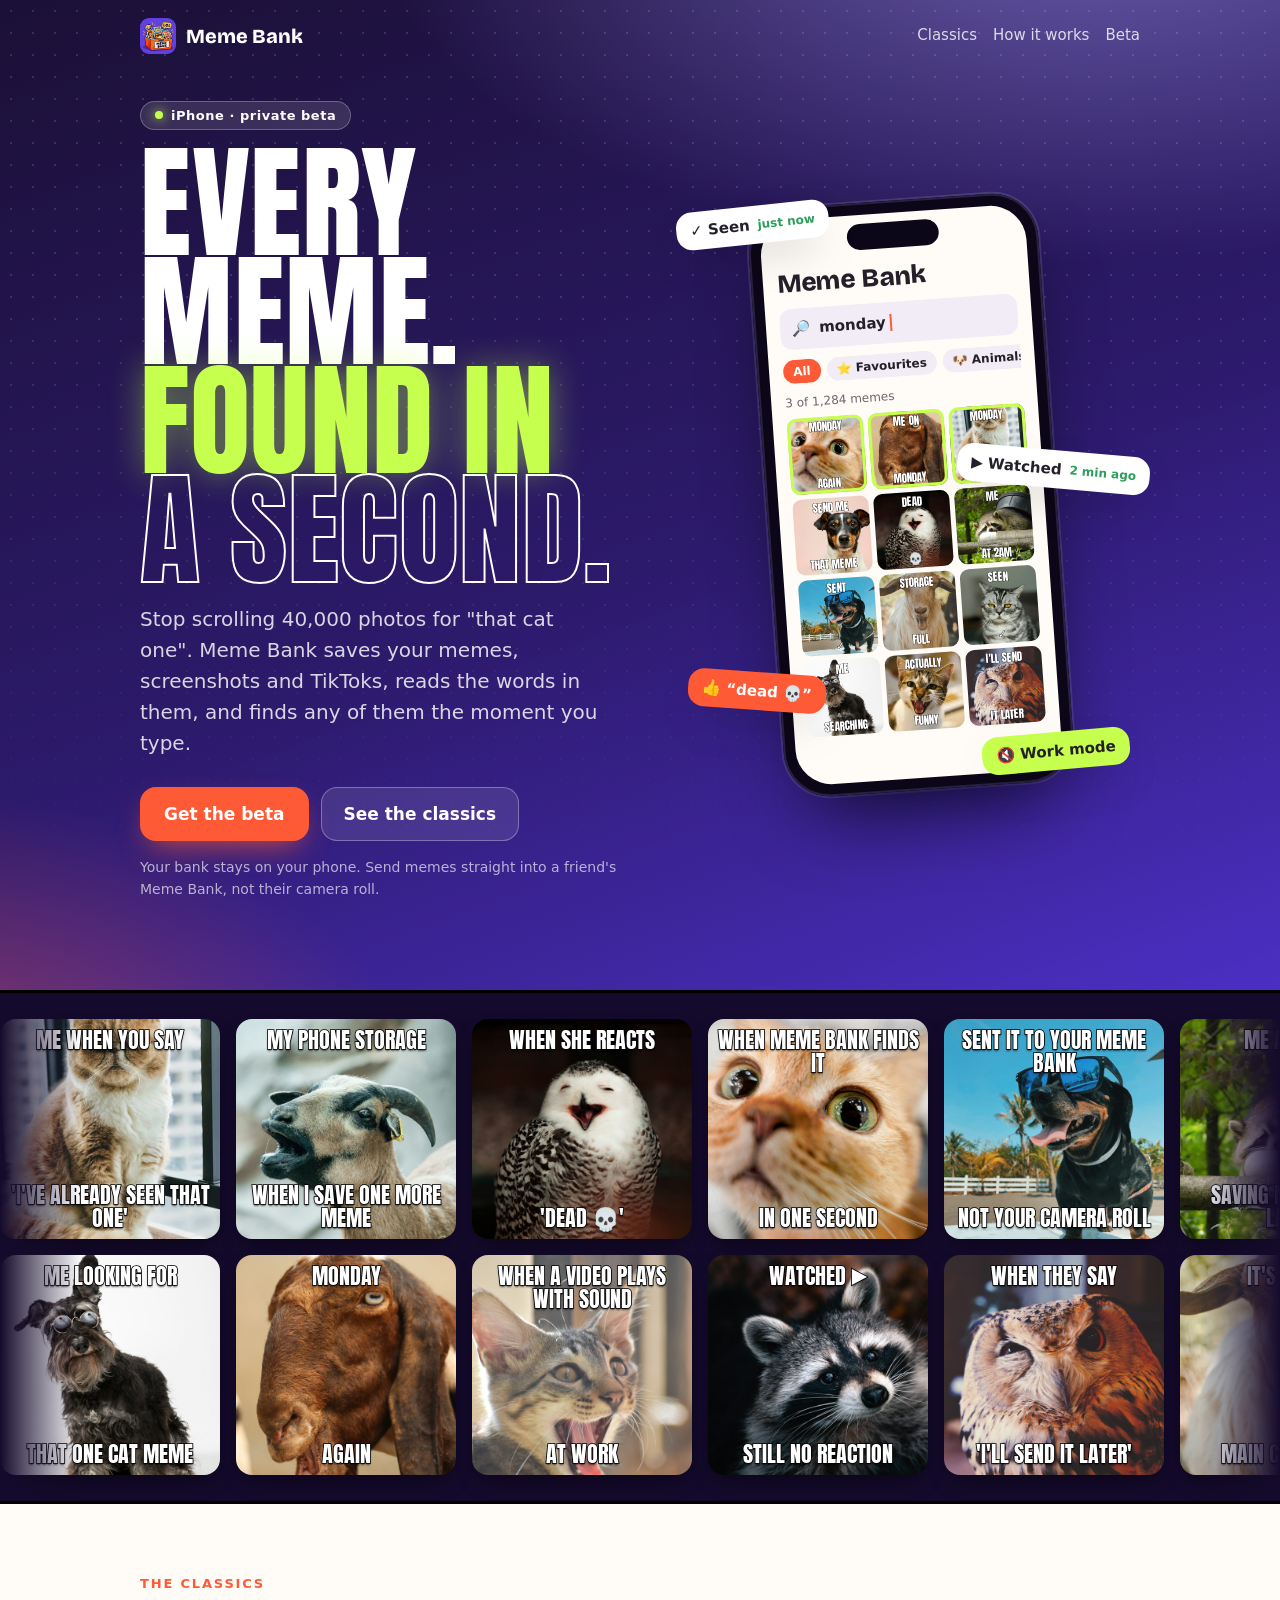
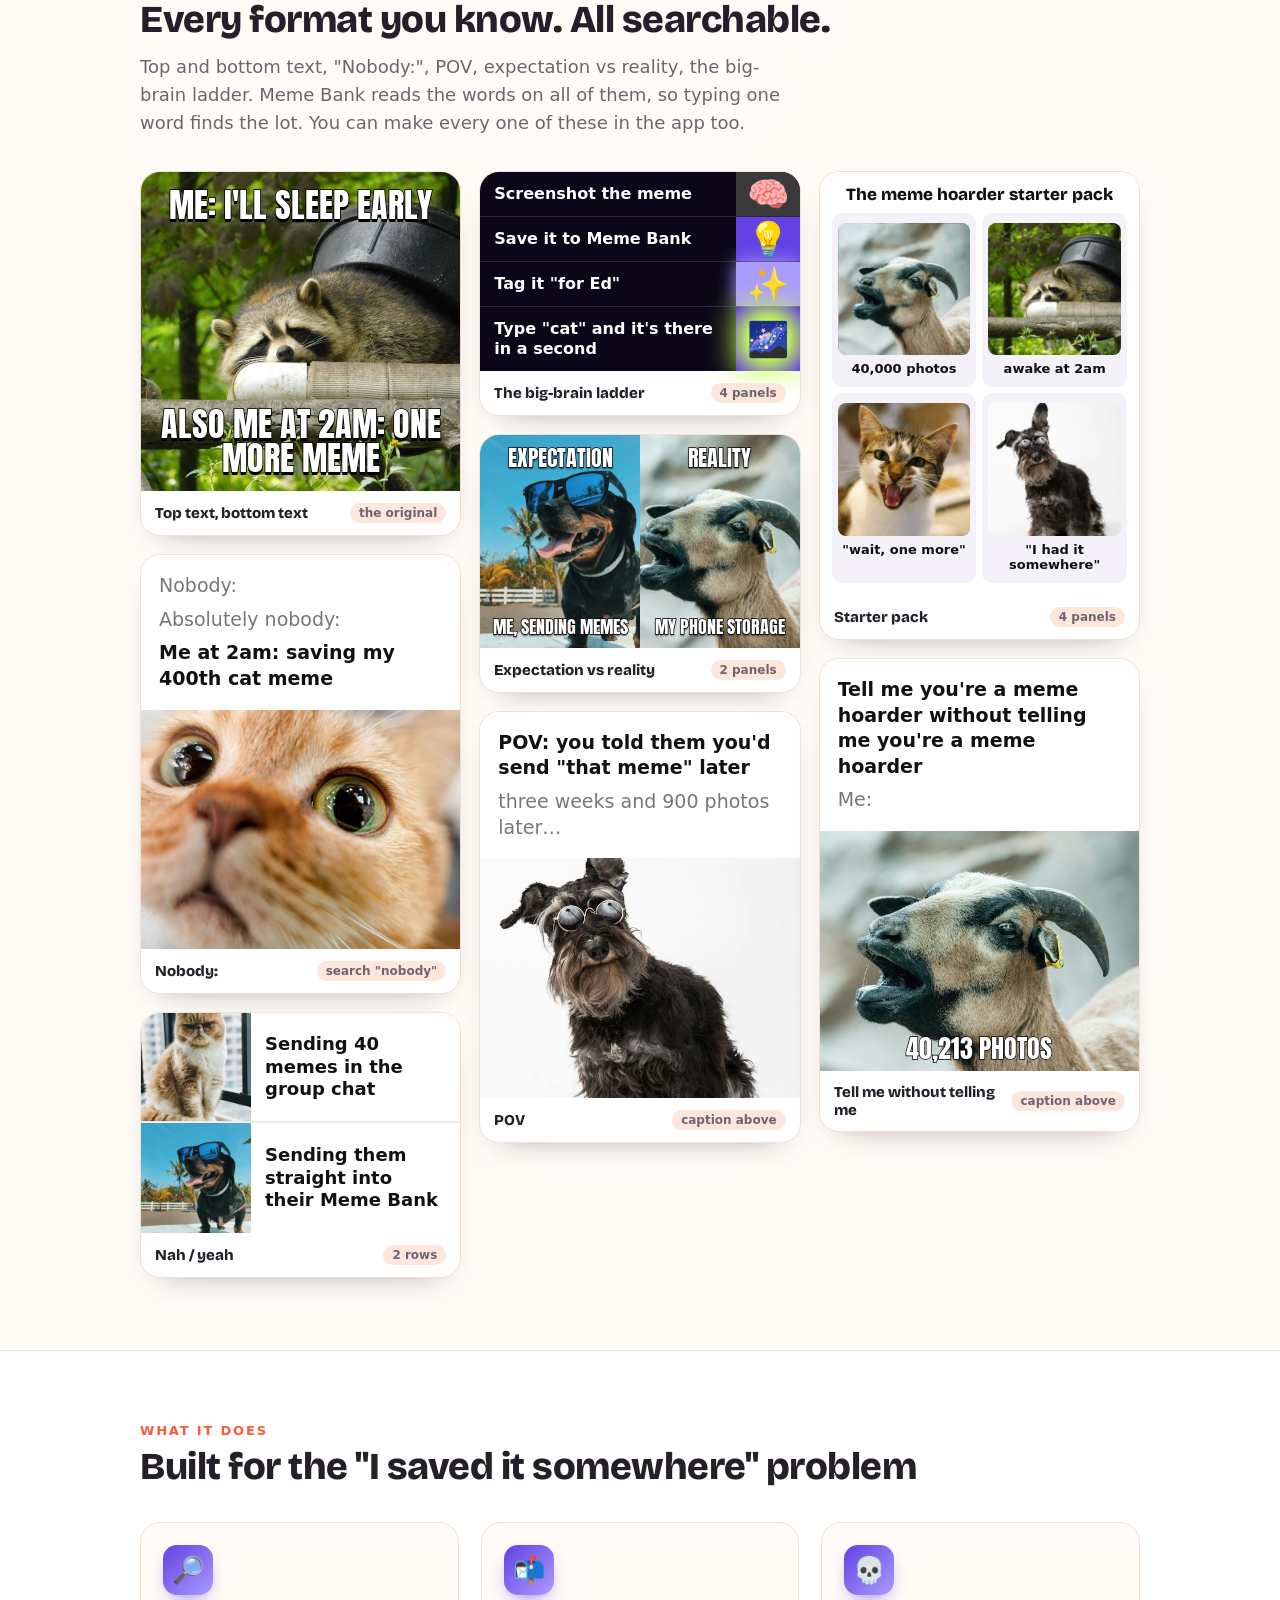
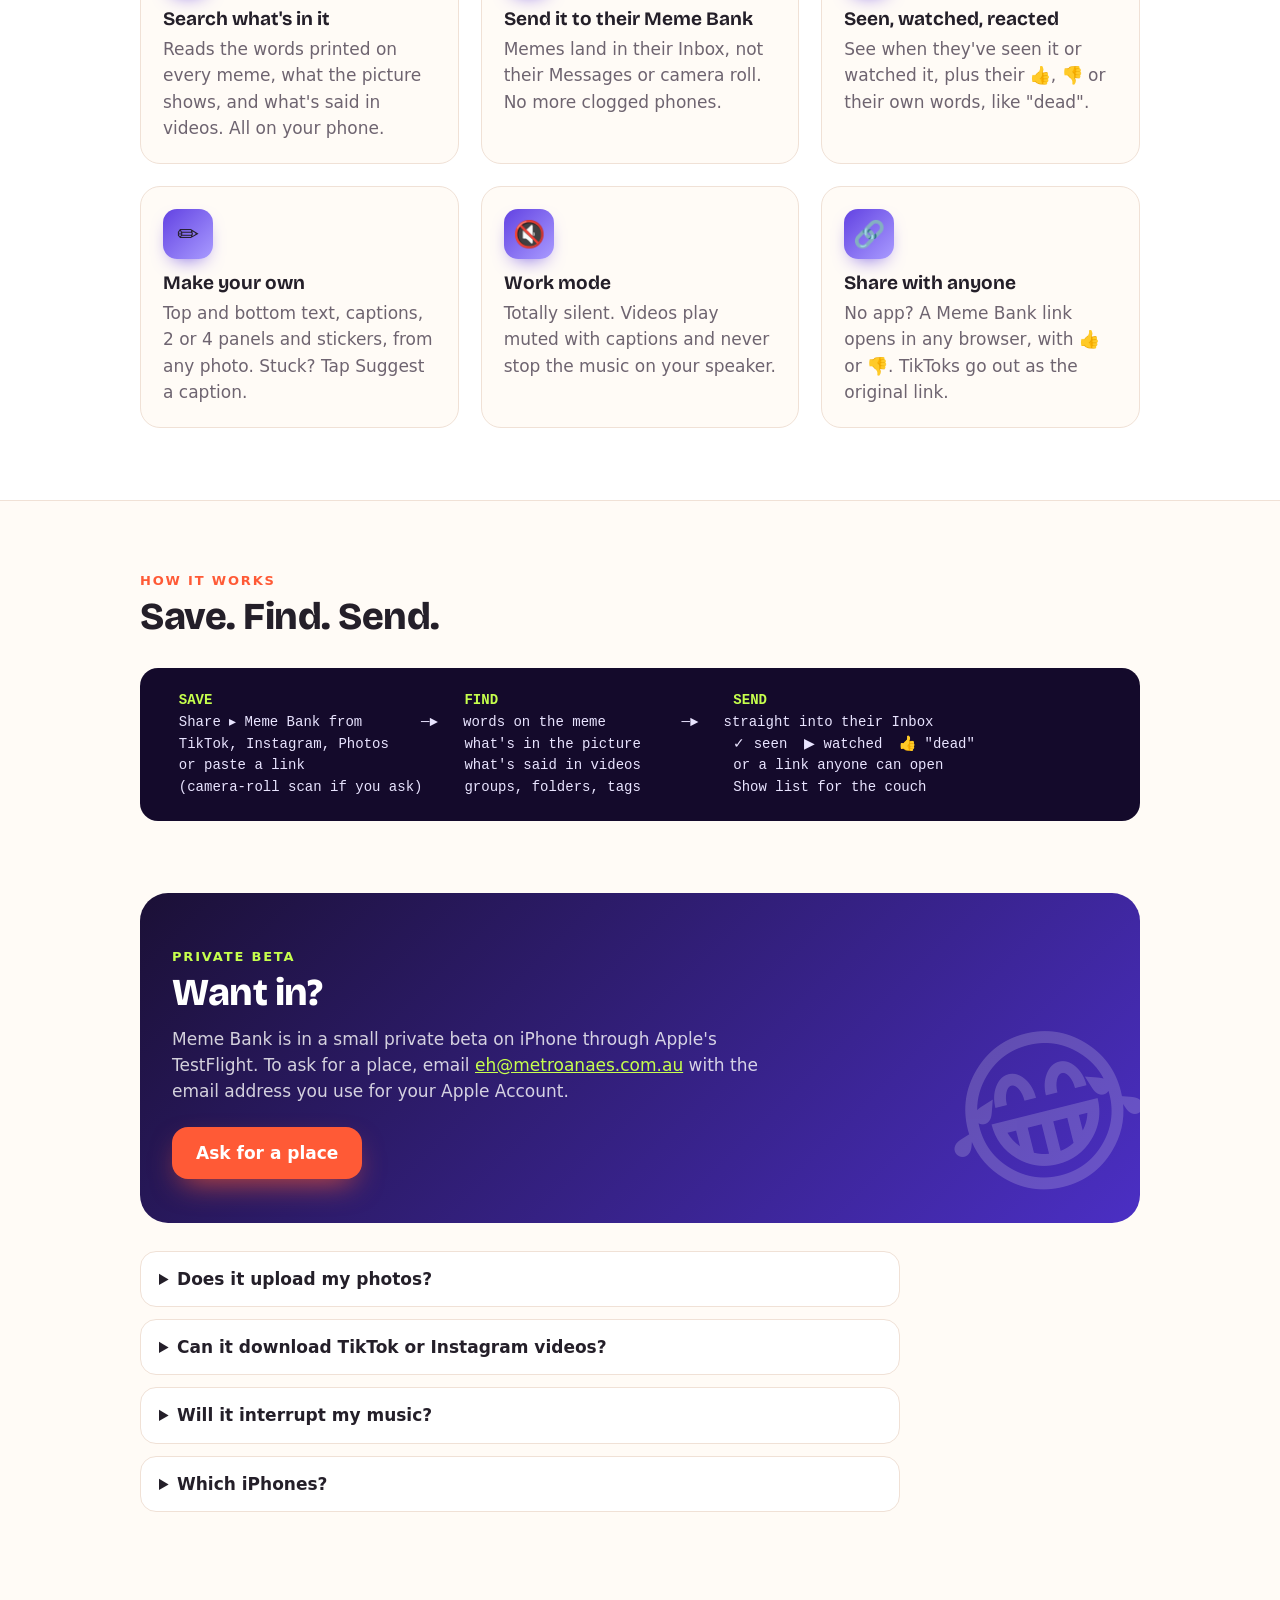
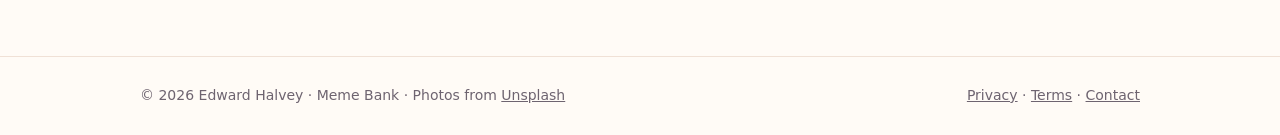
==== commit c0c82e55: "Restore the bold photo-meme design (Ed preferred it) Co-Authored-By: Claude Opus 5.5 <noreply@anthro" ====
--- a/index.html
+++ b/index.html
@@ -6,143 +6,373 @@
 <script async src="https://www.googletagmanager.com/gtag/js?id=G-Q2E5VL5T1B"></script>
 <script>window.dataLayer=window.dataLayer||[];function gtag(){dataLayer.push(arguments);}gtag('js',new Date());gtag('config','G-Q2E5VL5T1B');</script>
 
-<meta name="viewport" content="width=device-width,initial-scale=1">
+<meta name="viewport" content="width=device-width,initial-scale=1,viewport-fit=cover">
 <title>Meme Bank</title>
-<meta name="description" content="An iPhone app that finds any meme you've saved by the words in it.">
+<meta name="description" content="Save every meme, screenshot and TikTok you meant to show someone, then find it again in a second by the words in it.">
 <meta property="og:title" content="Meme Bank">
-<meta property="og:description" content="You saved 40,000 memes. You can't find any of them. This fixes that.">
+<meta property="og:description" content="Every meme you meant to show someone. Found in a second.">
 <meta property="og:image" content="https://memebank.au/img/og.png">
+<meta property="og:type" content="website">
 <meta name="twitter:card" content="summary_large_image">
+<meta name="theme-color" content="#1B1036">
 <link rel="icon" type="image/png" href="img/favicon.png">
 <link rel="apple-touch-icon" href="img/apple-touch-icon.png">
 <link rel="preconnect" href="https://fonts.googleapis.com">
-<link rel="stylesheet" href="https://fonts.googleapis.com/css2?family=Anton&display=swap">
+<link rel="stylesheet" href="https://fonts.googleapis.com/css2?family=Anton&family=Bricolage+Grotesque:opsz,wght@12..96,600;12..96,800&display=swap">
+<link rel="stylesheet" href="site.css">
 <style>
-:root{--bg:#fff;--fg:#111;--muted:#666;--line:#e5e5e5;--link:#d9480f}
-@media (prefers-color-scheme:dark){:root{--bg:#111;--fg:#eee;--muted:#999;--line:#2a2a2a;--link:#ff8a4c}}
-*{box-sizing:border-box}
-html{-webkit-text-size-adjust:100%}
-body{margin:0;background:var(--bg);color:var(--fg);font:18px/1.5 Helvetica,Arial,sans-serif}
-a{color:var(--link)}
-.col{max-width:620px;margin:0 auto;padding:0 16px}
-header{display:flex;justify-content:space-between;align-items:center;padding:14px 0;border-bottom:1px solid var(--line);margin-bottom:28px;font-size:15px}
-header .name{display:flex;align-items:center;gap:8px;font-weight:bold;color:var(--fg);text-decoration:none;font-size:17px}
-header .name img{width:28px;height:28px;border-radius:6px}
-header nav a{color:var(--muted);margin-left:14px;text-decoration:none}
-header nav a:hover{text-decoration:underline}
-
-/* a meme: photo with Impact top and bottom text, like any meme generator makes */
-.meme{position:relative;display:block;width:100%;aspect-ratio:1;background:#222 center/cover no-repeat;margin:0}
-.meme b{position:absolute;left:4%;right:4%;text-align:center;color:#fff;text-transform:uppercase;
-  font:clamp(26px,7.4vw,46px)/1.02 Anton,Impact,"Arial Narrow",sans-serif;letter-spacing:.5px;
-  -webkit-text-stroke:2px #000;paint-order:stroke fill;text-shadow:0 0 3px #000}
-.meme b.t{top:3%}.meme b.b{bottom:3%}
-.small .meme b{font-size:clamp(15px,3.6vw,22px);-webkit-text-stroke:1.2px #000}
-
-h1{font-size:26px;line-height:1.25;margin:22px 0 10px}
-h2{font-size:22px;margin:52px 0 6px}
-p{margin:0 0 14px}
-.muted{color:var(--muted)}
-.get{display:inline-block;background:var(--fg);color:var(--bg);text-decoration:none;font-weight:bold;padding:12px 18px;border-radius:6px;margin:6px 0 4px}
-.get:hover{opacity:.85}
-
-.post{margin:40px 0 0;border-top:1px solid var(--line);padding-top:26px}
-.post p{margin-top:12px}
-.post .n{font-weight:bold}
-
-.grid{display:grid;grid-template-columns:repeat(3,1fr);gap:4px;margin-top:14px}
-
-dl{margin:10px 0 0}
-dt{font-weight:bold;margin-top:18px}
-dd{margin:4px 0 0;color:var(--muted)}
-
-footer{margin:60px 0 30px;padding-top:16px;border-top:1px solid var(--line);font-size:14px;color:var(--muted)}
-footer a{color:var(--muted)}
+:root{--ink:#140A2B;--grape:#1B1036;--violet:#6242E2;--lilac:#A99BFF;--pop:#FF5A36;--lime:#C6FF4D}
+body{overflow-x:hidden}
+
+/* ---------- HERO ---------- */
+.hero{position:relative;color:#fff;background:
+  radial-gradient(1200px 600px at 85% -10%,rgba(169,155,255,.55),transparent 60%),
+  radial-gradient(900px 500px at -10% 110%,rgba(255,90,54,.45),transparent 60%),
+  linear-gradient(160deg,#1B1036 0%,#2C1A6B 55%,#4B2FC4 100%);
+  overflow:hidden;isolation:isolate}
+.hero::before{content:"";position:absolute;inset:0;z-index:-1;opacity:.18;
+  background-image:radial-gradient(rgba(255,255,255,.7) 1px,transparent 1px);background-size:22px 22px;
+  mask-image:linear-gradient(to bottom,#000 30%,transparent 90%)}
+.hero header.top .brand,.hero nav.links a{color:#fff}
+.hero nav.links a{opacity:.8}
+.hero-grid{display:grid;grid-template-columns:1.05fr .95fr;gap:36px;align-items:center;padding-block:28px 90px}
+.kicker{display:inline-flex;gap:8px;align-items:center;background:rgba(255,255,255,.12);border:1px solid rgba(255,255,255,.25);
+  border-radius:99px;padding:6px 14px;font:700 13px var(--body);letter-spacing:.04em;backdrop-filter:blur(6px)}
+.kicker i{width:8px;height:8px;border-radius:50%;background:var(--lime);box-shadow:0 0 12px var(--lime);font-style:normal}
+.mega{font:clamp(58px,10.5vw,124px)/.88 var(--meme);text-transform:uppercase;letter-spacing:.5px;margin:18px 0 0}
+.mega .line{display:block}
+.mega .hl{color:var(--lime);text-shadow:0 0 34px rgba(198,255,77,.45)}
+.mega .out{color:transparent;-webkit-text-stroke:2px #fff}
+.hero .lead{font-size:clamp(17px,2.2vw,20px);color:rgba(255,255,255,.82);max-width:36ch;margin:20px 0 28px}
+.cta{display:flex;flex-wrap:wrap;gap:12px}
+.btn.big{padding:16px 24px;font-size:17px;border-radius:16px;background:var(--pop);box-shadow:0 12px 30px -10px rgba(255,90,54,.8)}
+.btn.big:hover{background:#ff7552}
+.btn.glass{background:rgba(255,255,255,.1);border:1.5px solid rgba(255,255,255,.3);color:#fff;padding:16px 22px;border-radius:16px;font-size:17px}
+.btn.glass:hover{background:rgba(255,255,255,.18)}
+.hero .fine{margin-top:16px;font-size:14px;color:rgba(255,255,255,.65)}
+
+/* phone mock */
+.stage{position:relative;height:600px}
+.phone{position:absolute;left:50%;top:0;translate:-50% 0;width:290px;height:590px;border-radius:46px;background:#0b0718;
+  padding:12px;box-shadow:0 40px 80px -30px rgba(0,0,0,.8),0 0 0 2px rgba(255,255,255,.12),inset 0 0 0 2px #2a2142;
+  transform:rotate(-4deg);animation:bob 7s ease-in-out infinite}
+@keyframes bob{50%{transform:rotate(-2deg) translateY(-10px)}}
+.screen{width:100%;height:100%;border-radius:36px;overflow:hidden;background:#FFFBF6;color:#241F29;position:relative}
+.island{position:absolute;left:50%;top:9px;translate:-50% 0;width:92px;height:26px;border-radius:20px;background:#0b0718;z-index:2}
+.app{padding:48px 14px 14px}
+.app h4{font:800 26px var(--display);margin:0 0 10px}
+.sbar{display:flex;align-items:center;gap:8px;background:#F1ECF6;border-radius:12px;padding:9px 12px;font-size:15px}
+.sbar b{font-weight:700}
+.caret{display:inline-block;width:2px;height:17px;background:var(--pop);margin-left:-4px;animation:blink 1s steps(1) infinite}
+@keyframes blink{50%{opacity:0}}
+.chips{display:flex;gap:6px;margin:10px 0;overflow:hidden}
+.chips span{font:600 12px var(--body);padding:5px 10px;border-radius:99px;background:#F1ECF6;white-space:nowrap}
+.chips span.on{background:var(--pop);color:#fff}
+.found{font-size:12px;color:#6E6470;margin-bottom:6px}
+.tiles{display:grid;grid-template-columns:repeat(3,1fr);gap:5px}
+.tile{aspect-ratio:1;border-radius:9px;display:flex;flex-direction:column;justify-content:space-between;align-items:center;
+  padding:4px 3px;text-align:center;overflow:hidden;position:relative;background-size:cover;background-position:center;background-color:#333}
+.tile .tt{font:11px/1 var(--meme);color:#fff;text-transform:uppercase;-webkit-text-stroke:.6px #000;paint-order:stroke fill}
+.tile .ee{font-size:26px;line-height:1}
+.tile.match{outline:3px solid var(--lime);outline-offset:-3px}
+
+/* floating stickers around the phone */
+.float{position:absolute;z-index:3;background:#fff;color:#241F29;border-radius:16px;padding:10px 14px;font:700 15px var(--body);
+  box-shadow:0 18px 40px -16px rgba(0,0,0,.6);display:flex;gap:8px;align-items:center;white-space:nowrap}
+.f1{left:-6px;top:6px;rotate:-6deg;animation:drift 6s ease-in-out infinite}
+.f2{right:-10px;top:250px;rotate:5deg;animation:drift 7s ease-in-out infinite reverse}
+.f3{left:6px;bottom:90px;rotate:4deg;animation:drift 8s ease-in-out infinite}
+.f4{right:10px;bottom:30px;rotate:-5deg;background:var(--lime);animation:drift 6.5s ease-in-out infinite reverse}
+.f1 small,.f2 small{font:600 12px var(--body);color:#2E9E5B}
+@keyframes drift{50%{translate:0 -12px}}
+.bubble{background:#FF5A36;color:#fff}
+
+/* ---------- MARQUEE ---------- */
+.marq{background:var(--ink);padding-block:26px;overflow:hidden;border-block:3px solid #000;position:relative}
+.marq::before,.marq::after{content:"";position:absolute;top:0;bottom:0;width:80px;z-index:2}
+.marq::before{left:0;background:linear-gradient(90deg,var(--ink),transparent)}
+.marq::after{right:0;background:linear-gradient(-90deg,var(--ink),transparent)}
+.row{display:flex;gap:16px;width:max-content;animation:scroll 40s linear infinite}
+.row+.row{margin-top:16px;animation-direction:reverse;animation-duration:48s}
+@keyframes scroll{to{transform:translateX(-50%)}}
+.mm{width:220px;aspect-ratio:1;border-radius:16px;display:flex;flex-direction:column;justify-content:space-between;align-items:center;
+  padding:10px 8px;text-align:center;flex:none;box-shadow:0 10px 24px -12px rgba(0,0,0,.8);background-size:cover;background-position:center;background-color:#333}
+.mm .t{font:22px/1.02 var(--meme);color:#fff;text-transform:uppercase;-webkit-text-stroke:1.6px #000;paint-order:stroke fill;text-shadow:0 2px 2px rgba(0,0,0,.6);max-width:100%}
+.g1{background:linear-gradient(135deg,#6C5CE7,#A29BFE)}.g2{background:linear-gradient(135deg,#F39C12,#F8C471)}
+.g3{background:linear-gradient(135deg,#16A085,#48C9B0)}.g4{background:linear-gradient(135deg,#E84393,#FD79A8)}
+.g5{background:linear-gradient(135deg,#0984E3,#74B9FF)}.g6{background:linear-gradient(135deg,#2D3436,#636E72)}
+.g7{background:linear-gradient(135deg,#D63031,#FF7675)}.g8{background:linear-gradient(135deg,#00B894,#C6FF4D)}
+
+/* ---------- CLASSICS WALL ---------- */
+.section{padding-block:72px}
+.eyebrow{font:700 13px var(--body);letter-spacing:.14em;text-transform:uppercase;color:var(--pop)}
+.sub{color:var(--muted);max-width:56ch;margin-top:12px;font-size:18px}
+.wall{columns:3 280px;column-gap:18px;margin-top:34px}
+.fmt{break-inside:avoid;margin-bottom:18px;background:var(--card);border:1px solid var(--line);border-radius:20px;overflow:hidden;
+  box-shadow:0 14px 30px -22px rgba(36,31,41,.5);transition:transform .25s}
+.fmt:hover{transform:translateY(-4px) rotate(-.6deg)}
+.fmt .cap{padding:12px 14px;display:flex;justify-content:space-between;gap:8px;align-items:center;font-size:14px}
+.fmt .cap b{font:800 15px var(--display)}
+.fmt .cap span{font:600 12px var(--body);color:var(--muted);background:var(--soft);border-radius:99px;padding:3px 9px;white-space:nowrap}
+/* impact */
+.impact{aspect-ratio:1;background-size:cover;background-position:center;display:flex;flex-direction:column;justify-content:space-between;align-items:center;padding:16px 10px;text-align:center}
+.impact .t{font:34px/1 var(--meme);color:#fff;text-transform:uppercase;-webkit-text-stroke:1.6px #000;paint-order:stroke fill;text-shadow:0 3px 0 #000}
+.impact .e{font-size:96px;line-height:1}
+/* chat-style formats */
+.chat{padding:18px;background:#fff;color:#111;font:600 19px/1.35 var(--body)}
+.chat p+p{margin-top:8px}
+.chat .dim{color:#777;font-weight:500}
+.chat .big{font-size:64px;text-align:center;margin-top:10px;line-height:1}
+.ph{aspect-ratio:4/3;background-size:cover;background-position:center;display:flex;align-items:flex-end;justify-content:center;padding:10px}
+.ph span{font:26px/1 var(--meme);color:#fff;text-transform:uppercase;-webkit-text-stroke:1.4px #000;paint-order:stroke fill}
+/* two row no / yes */
+.nah{display:grid;grid-template-columns:110px 1fr;background:#fff;color:#111}
+.nah div{padding:14px;display:flex;align-items:center;font:700 18px/1.25 var(--body);border-bottom:2px solid #eee}
+.nah .face{min-height:110px;background-size:cover;background-position:center}
+.nah div:nth-last-child(-n+2){border-bottom:0}
+/* expectation vs reality */
+.vs{display:grid;grid-template-columns:1fr 1fr;color:#fff;font:22px/1 var(--meme);text-transform:uppercase;text-align:center}
+.vs div{aspect-ratio:3/4;padding:12px 8px;display:flex;flex-direction:column;justify-content:space-between;align-items:center;background-size:cover;background-position:center;
+  -webkit-text-stroke:1.4px #000;paint-order:stroke fill;text-shadow:0 2px 2px rgba(0,0,0,.6)}
+.vs div span{font-size:18px}
+/* galaxy brain tiers */
+.tiers{background:#0b0718;color:#fff}
+.tiers div{display:grid;grid-template-columns:1fr 64px;align-items:center;border-bottom:1px solid rgba(255,255,255,.12);font:700 16px/1.25 var(--body)}
+.tiers div span{padding:12px 14px}
+.tiers div em{font-style:normal;font-size:34px;text-align:center;height:100%;display:grid;place-items:center}
+.tiers div:nth-child(1) em{background:#3a3a3a}.tiers div:nth-child(2) em{background:#6242E2}
+.tiers div:nth-child(3) em{background:#A99BFF;box-shadow:0 0 18px #A99BFF}.tiers div:nth-child(4) em{background:radial-gradient(#fff,#C6FF4D 40%,#6242E2);box-shadow:0 0 28px #C6FF4D}
+.tiers div:last-child{border-bottom:0}
+/* starter pack */
+.pack{background:#fff;color:#111;padding:12px}
+.pack h5{margin:0 0 8px;font:800 17px var(--display);text-align:center}
+.pack .g{display:grid;grid-template-columns:1fr 1fr;gap:6px}
+.pack .g div{background:#F4F1F8;border-radius:10px;padding:10px 6px;text-align:center;font:600 13px/1.2 var(--body)}
+.pack .g div i{display:block;aspect-ratio:1;border-radius:8px;background-size:cover;background-position:center;margin-bottom:6px}
+
+/* ---------- FEATURES ---------- */
+.band{background:var(--card);border-block:1px solid var(--line)}
+.grid3{display:grid;grid-template-columns:repeat(3,1fr);gap:22px;margin-top:34px}
+.feat{background:var(--bg);border:1px solid var(--line);border-radius:20px;padding:22px}
+.feat .ico{width:50px;height:50px;border-radius:14px;background:linear-gradient(135deg,#6242E2,#A99BFF);display:grid;place-items:center;font-size:26px;margin-bottom:14px;box-shadow:0 8px 20px -10px #6242E2}
+.feat p{color:var(--muted);margin-top:6px}
+
+/* ---------- FLOW + BETA ---------- */
+.flow{margin-top:30px;overflow-x:auto}
+.flow pre{font:14px/1.55 ui-monospace,SFMono-Regular,Menlo,monospace;background:var(--ink);color:#E9E4FF;border-radius:18px;padding:22px;margin:0;min-width:660px}
+.flow pre b{color:var(--lime)}
+.beta{background:linear-gradient(135deg,#1B1036,#4B2FC4);color:#fff;border-radius:28px;padding:44px 32px;position:relative;overflow:hidden}
+.beta::after{content:"😂";position:absolute;right:-10px;bottom:-30px;font-size:180px;opacity:.18;rotate:-14deg}
+.beta p{color:rgba(255,255,255,.8);max-width:58ch;margin-top:12px}
+.beta a:not(.btn){color:var(--lime)}
+.faq{display:grid;gap:12px;margin-top:28px;max-width:760px}
+details{background:var(--card);border:1px solid var(--line);border-radius:16px;padding:14px 18px}
+summary{cursor:pointer;font-weight:700}
+details p{margin-top:8px;color:var(--muted)}
+
+@media (max-width:860px){
+  .hero-grid{grid-template-columns:1fr;padding-bottom:50px}
+  .stage{height:560px;max-width:420px;margin-inline:auto;width:100%}
+  .grid3{grid-template-columns:1fr}
+}
+@media (max-width:420px){
+  .phone{width:250px;height:510px}.stage{height:520px}
+  .f2{right:-4px}.float{font-size:13px;padding:8px 11px}
+  .mm{width:170px}.mm .t{font-size:17px}
+}
+@media (prefers-reduced-motion:reduce){.row{animation:none}}
 </style>
 </head>
 <body>
-<div class="col">
-
-<header>
-  <a class="name" href="./"><img src="img/icon-512.png" alt="">Meme Bank</a>
-  <nav><a href="#beta">Beta</a><a href="privacy/">Privacy</a><a href="mailto:eh@metroanaes.com.au">Contact</a></nav>
-</header>
-
-<figure class="meme" style="background-image:url(img/m/grumpy.jpg)" role="img" aria-label="Grumpy cat meme: you saved 40,000 memes, you can't find any of them">
-  <b class="t">You saved 40,000 memes</b><b class="b">You can't find any of them</b>
-</figure>
-
-<h1>Meme Bank finds any meme you've saved by the words in it.</h1>
-<p>Type "cat" and you get the cat one. It's an iPhone app. It reads the text on your memes and screenshots, works out what's in the picture, and even listens to what's said in videos. All on your phone.</p>
-<p><a class="get" href="#beta">Get the beta</a> <span class="muted">&nbsp;free, iPhone only, invite via TestFlight</span></p>
-
-<div class="post">
-  <figure class="meme" style="background-image:url(img/m/cat-eyes.jpg)" role="img" aria-label="Wide-eyed cat meme">
-    <b class="t">Typed "monday"</b><b class="b">Found all 14 of them</b>
-  </figure>
-  <p><span class="n">Search what's in it.</span> The words printed on the meme, what the picture shows (dog, goat, gym), what's said in a video, your own tags. No folders needed, though you can have them.</p>
+
+<section class="hero">
+  <div class="wrap">
+    <header class="top">
+      <a class="brand" href="./"><img src="img/icon-512.png" alt="">Meme Bank</a>
+      <nav class="links"><a href="#classics">Classics</a><a href="#how">How it works</a><a href="#beta">Beta</a></nav>
+    </header>
+    <div class="hero-grid">
+      <div>
+        <span class="kicker"><i></i>iPhone · private beta</span>
+        <h1 class="mega"><span class="line">Every meme.</span><span class="line hl">Found in</span><span class="line out">a second.</span></h1>
+        <p class="lead">Stop scrolling 40,000 photos for "that cat one". Meme Bank saves your memes, screenshots and TikToks, reads the words in them, and finds any of them the moment you type.</p>
+        <div class="cta">
+          <a class="btn big" href="#beta">Get the beta</a>
+          <a class="btn glass" href="#classics">See the classics</a>
+        </div>
+        <p class="fine">Your bank stays on your phone. Send memes straight into a friend's Meme Bank, not their camera roll.</p>
+      </div>
+
+      <div class="stage" aria-hidden="true">
+        <div class="float f1">✓ Seen <small>just now</small></div>
+        <div class="float f2">▶︎ Watched <small>2 min ago</small></div>
+        <div class="float f3 bubble">👍 “dead 💀”</div>
+        <div class="float f4">🔇 Work mode</div>
+        <div class="phone"><div class="screen"><div class="island"></div>
+          <div class="app">
+            <h4>Meme Bank</h4>
+            <div class="sbar">🔎 <span><b>monday</b></span><span class="caret"></span></div>
+            <div class="chips"><span class="on">All</span><span>⭐ Favourites</span><span>🐶 Animals</span><span>💼 Work</span></div>
+            <div class="found">3 of 1,284 memes</div>
+            <div class="tiles">
+              <div class="tile match" style="background-image:url(img/m/cat-eyes.jpg)"><span class="tt">Monday</span><span class="tt">again</span></div>
+              <div class="tile match" style="background-image:url(img/m/goat-monday.jpg)"><span class="tt">Me on</span><span class="tt">monday</span></div>
+              <div class="tile match" style="background-image:url(img/m/grumpy.jpg)"><span class="tt">Monday</span><span class="tt">meeting</span></div>
+              <div class="tile" style="background-image:url(img/m/dog-tilt.jpg)"><span class="tt">Send me</span><span class="tt">that meme</span></div>
+              <div class="tile" style="background-image:url(img/m/owl-laugh.jpg)"><span class="tt">Dead</span><span class="tt">💀</span></div>
+              <div class="tile" style="background-image:url(img/m/raccoon-bucket.jpg)"><span class="tt">Me</span><span class="tt">at 2am</span></div>
+              <div class="tile" style="background-image:url(img/m/dog-shades.jpg)"><span class="tt">Sent</span><span class="tt">✓</span></div>
+              <div class="tile" style="background-image:url(img/m/goat-tongue.jpg)"><span class="tt">Storage</span><span class="tt">full</span></div>
+              <div class="tile" style="background-image:url(img/m/unimpressed.jpg)"><span class="tt">Seen</span><span class="tt">✓</span></div>
+              <div class="tile" style="background-image:url(img/m/dog-goggles.jpg)"><span class="tt">Me</span><span class="tt">searching</span></div>
+              <div class="tile" style="background-image:url(img/m/cat-laugh.jpg)"><span class="tt">Actually</span><span class="tt">funny</span></div>
+              <div class="tile" style="background-image:url(img/m/owl-side.jpg)"><span class="tt">I'll send</span><span class="tt">it later</span></div>
+            </div>
+          </div>
+        </div></div>
+      </div>
+    </div>
+  </div>
+</section>
+
+<div class="marq" aria-hidden="true">
+  <div class="row">
+    <div class="mm" style="background-image:url(img/m/grumpy.jpg)"><span class="t">Me when you say</span><span class="t">'I've already seen that one'</span></div>
+    <div class="mm" style="background-image:url(img/m/goat-scream.jpg)"><span class="t">My phone storage</span><span class="t">when I save one more meme</span></div>
+    <div class="mm" style="background-image:url(img/m/owl-laugh.jpg)"><span class="t">When she reacts</span><span class="t">'dead 💀'</span></div>
+    <div class="mm" style="background-image:url(img/m/cat-eyes.jpg)"><span class="t">When Meme Bank finds it</span><span class="t">in one second</span></div>
+    <div class="mm" style="background-image:url(img/m/dog-shades.jpg)"><span class="t">Sent it to your Meme Bank</span><span class="t">not your camera roll</span></div>
+    <div class="mm" style="background-image:url(img/m/raccoon-bucket.jpg)"><span class="t">Me at 2am</span><span class="t">saving memes for later</span></div>
+    <div class="mm" style="background-image:url(img/m/dog-tilt.jpg)"><span class="t">'Send me that meme'</span><span class="t">*scrolls 40,000 photos*</span></div>
+    <div class="mm" style="background-image:url(img/m/unimpressed.jpg)"><span class="t">Seen ✓</span><span class="t">no reaction</span></div>
+    <div class="mm" style="background-image:url(img/m/grumpy.jpg)"><span class="t">Me when you say</span><span class="t">'I've already seen that one'</span></div>
+    <div class="mm" style="background-image:url(img/m/goat-scream.jpg)"><span class="t">My phone storage</span><span class="t">when I save one more meme</span></div>
+    <div class="mm" style="background-image:url(img/m/owl-laugh.jpg)"><span class="t">When she reacts</span><span class="t">'dead 💀'</span></div>
+    <div class="mm" style="background-image:url(img/m/cat-eyes.jpg)"><span class="t">When Meme Bank finds it</span><span class="t">in one second</span></div>
+    <div class="mm" style="background-image:url(img/m/dog-shades.jpg)"><span class="t">Sent it to your Meme Bank</span><span class="t">not your camera roll</span></div>
+    <div class="mm" style="background-image:url(img/m/raccoon-bucket.jpg)"><span class="t">Me at 2am</span><span class="t">saving memes for later</span></div>
+    <div class="mm" style="background-image:url(img/m/dog-tilt.jpg)"><span class="t">'Send me that meme'</span><span class="t">*scrolls 40,000 photos*</span></div>
+    <div class="mm" style="background-image:url(img/m/unimpressed.jpg)"><span class="t">Seen ✓</span><span class="t">no reaction</span></div>
+  </div>
+  <div class="row">
+    <div class="mm" style="background-image:url(img/m/dog-goggles.jpg)"><span class="t">Me looking for</span><span class="t">that one cat meme</span></div>
+    <div class="mm" style="background-image:url(img/m/goat-monday.jpg)"><span class="t">Monday</span><span class="t">again</span></div>
+    <div class="mm" style="background-image:url(img/m/kitten-yell.jpg)"><span class="t">When a video plays with sound</span><span class="t">at work</span></div>
+    <div class="mm" style="background-image:url(img/m/raccoon-stare.jpg)"><span class="t">Watched ▶︎</span><span class="t">still no reaction</span></div>
+    <div class="mm" style="background-image:url(img/m/owl-side.jpg)"><span class="t">When they say</span><span class="t">'I'll send it later'</span></div>
+    <div class="mm" style="background-image:url(img/m/goat-tongue.jpg)"><span class="t">It's giving</span><span class="t">main character</span></div>
+    <div class="mm" style="background-image:url(img/m/dog-nose.jpg)"><span class="t">Me checking if</span><span class="t">you've seen my meme yet</span></div>
+    <div class="mm" style="background-image:url(img/m/cat-laugh.jpg)"><span class="t">When the meme</span><span class="t">is actually funny</span></div>
+    <div class="mm" style="background-image:url(img/m/dog-goggles.jpg)"><span class="t">Me looking for</span><span class="t">that one cat meme</span></div>
+    <div class="mm" style="background-image:url(img/m/goat-monday.jpg)"><span class="t">Monday</span><span class="t">again</span></div>
+    <div class="mm" style="background-image:url(img/m/kitten-yell.jpg)"><span class="t">When a video plays with sound</span><span class="t">at work</span></div>
+    <div class="mm" style="background-image:url(img/m/raccoon-stare.jpg)"><span class="t">Watched ▶︎</span><span class="t">still no reaction</span></div>
+    <div class="mm" style="background-image:url(img/m/owl-side.jpg)"><span class="t">When they say</span><span class="t">'I'll send it later'</span></div>
+    <div class="mm" style="background-image:url(img/m/goat-tongue.jpg)"><span class="t">It's giving</span><span class="t">main character</span></div>
+    <div class="mm" style="background-image:url(img/m/dog-nose.jpg)"><span class="t">Me checking if</span><span class="t">you've seen my meme yet</span></div>
+    <div class="mm" style="background-image:url(img/m/cat-laugh.jpg)"><span class="t">When the meme</span><span class="t">is actually funny</span></div>
+  </div>
 </div>
 
-<div class="post">
-  <figure class="meme" style="background-image:url(img/m/goat-scream.jpg)" role="img" aria-label="Screaming goat meme">
-    <b class="t">My phone when you send</b><b class="b">another 30 memes</b>
-  </figure>
-  <p><span class="n">Send them to their Meme Bank, not their phone.</span> Memes you send go into the other person's Inbox in the app. Nothing lands in their Messages or camera roll.</p>
-</div>
-
-<div class="post">
-  <figure class="meme" style="background-image:url(img/m/owl-laugh.jpg)" role="img" aria-label="Laughing owl meme">
-    <b class="t">When she reacts</b><b class="b">"dead 💀"</b>
-  </figure>
-  <p><span class="n">See that they saw it.</span> You get Seen, Watched for videos, a thumbs up or down, and whatever they type back. "Dead", "so random", whatever you two say. Their words become one-tap buttons.</p>
-</div>
-
-<div class="post">
-  <figure class="meme" style="background-image:url(img/m/kitten-yell.jpg)" role="img" aria-label="Yelling kitten meme">
-    <b class="t">When a meme video plays</b><b class="b">at full volume at work</b>
-  </figure>
-  <p><span class="n">Work mode.</span> The app stays silent: videos play muted with captions and never stop the music on your speaker. It switches on by itself if something else is already playing.</p>
-</div>
-
-<div class="post">
-  <figure class="meme" style="background-image:url(img/m/raccoon-bucket.jpg)" role="img" aria-label="Raccoon under a bucket meme">
-    <b class="t">Me at 2am</b><b class="b">making my own memes</b>
-  </figure>
-  <p><span class="n">Make your own.</span> Top and bottom text, caption on top, 2 or 4 panels, stickers. Start from any photo or one you've already saved. Stuck for a line? It'll suggest a caption.</p>
-</div>
-
-<div class="post">
-  <p><span class="n">And the rest:</span> save from TikTok, Instagram, Photos or any app's Share button; a Show list for the ones you want to show someone later; links anyone can open without the app; optional camera-roll scan if you ask for it.</p>
-  <div class="grid small">
-    <figure class="meme" style="background-image:url(img/m/dog-tilt.jpg)"><b class="t">"Send me that meme"</b><b class="b">*scrolls*</b></figure>
-    <figure class="meme" style="background-image:url(img/m/unimpressed.jpg)"><b class="t">Seen ✓</b><b class="b">no reaction</b></figure>
-    <figure class="meme" style="background-image:url(img/m/dog-shades.jpg)"><b class="t">Sent to your</b><b class="b">Meme Bank</b></figure>
-    <figure class="meme" style="background-image:url(img/m/goat-monday.jpg)"><b class="t">Monday</b><b class="b">again</b></figure>
-    <figure class="meme" style="background-image:url(img/m/owl-side.jpg)"><b class="t">"I'll send it</b><b class="b">later"</b></figure>
-    <figure class="meme" style="background-image:url(img/m/dog-goggles.jpg)"><b class="t">Me looking for</b><b class="b">the cat one</b></figure>
-    <figure class="meme" style="background-image:url(img/m/raccoon-stare.jpg)"><b class="t">Watched ▶︎</b><b class="b">still nothing</b></figure>
-    <figure class="meme" style="background-image:url(img/m/cat-laugh.jpg)"><b class="t">When it's</b><b class="b">actually funny</b></figure>
-    <figure class="meme" style="background-image:url(img/m/goat-tongue.jpg)"><b class="t">It's giving</b><b class="b">main character</b></figure>
-  </div>
-</div>
-
-<h2 id="beta">Get the beta</h2>
-<p>Meme Bank is in a small private beta on iPhone through Apple's TestFlight. Email <a href="mailto:eh@metroanaes.com.au?subject=Meme%20Bank%20beta">eh@metroanaes.com.au</a> with the email address you use for your Apple Account and I'll send an invite.</p>
-
-<h2>Questions</h2>
-<dl>
-  <dt>Does it upload my photos?</dt>
-  <dd>No. Your bank stays on your phone. A meme only leaves it when you send it to someone or make a link, and the server copy is deleted once they've collected it.</dd>
-  <dt>Can it download TikTok or Instagram videos?</dt>
-  <dd>No. They're saved as the original link with its title and preview. Videos already in your Photos are fully searchable.</dd>
-  <dt>Which iPhones?</dt>
-  <dd>Anything on iOS 18 or later.</dd>
-</dl>
-
-<footer>
-  Made in Perth by Ed Halvey · <a href="privacy/">Privacy</a> · <a href="terms/">Terms</a> · Photos from <a href="https://unsplash.com">Unsplash</a>
-</footer>
-
-</div>
+<section class="section" id="classics">
+  <div class="wrap">
+    <p class="eyebrow">The classics</p>
+    <h2 style="margin-top:8px">Every format you know. All searchable.</h2>
+    <p class="sub">Top and bottom text, "Nobody:", POV, expectation vs reality, the big-brain ladder. Meme Bank reads the words on all of them, so typing one word finds the lot. You can make every one of these in the app too.</p>
+    <div class="wall">
+      <div class="fmt">
+        <div class="impact" style="background-image:url(img/m/raccoon-bucket.jpg)"><span class="t">Me: I'll sleep early</span><span class="t">Also me at 2am: one more meme</span></div>
+        <div class="cap"><b>Top text, bottom text</b><span>the original</span></div>
+      </div>
+      <div class="fmt">
+        <div class="chat"><p class="dim">Nobody:</p><p class="dim">Absolutely nobody:</p><p>Me at 2am: saving my 400th cat meme</p></div><div class="ph" style="background-image:url(img/m/cat-eyes.jpg)"></div>
+        <div class="cap"><b>Nobody:</b><span>search "nobody"</span></div>
+      </div>
+      <div class="fmt">
+        <div class="nah">
+          <div class="face" style="background-image:url(img/m/grumpy.jpg)"></div><div>Sending 40 memes in the group chat</div>
+          <div class="face yes" style="background-image:url(img/m/dog-shades.jpg)"></div><div>Sending them straight into their Meme Bank</div>
+        </div>
+        <div class="cap"><b>Nah / yeah</b><span>2 rows</span></div>
+      </div>
+      <div class="fmt">
+        <div class="tiers">
+          <div><span>Screenshot the meme</span><em>🧠</em></div>
+          <div><span>Save it to Meme Bank</span><em>💡</em></div>
+          <div><span>Tag it "for Ed"</span><em>✨</em></div>
+          <div><span>Type "cat" and it's there in a second</span><em>🌌</em></div>
+        </div>
+        <div class="cap"><b>The big-brain ladder</b><span>4 panels</span></div>
+      </div>
+      <div class="fmt">
+        <div class="vs"><div class="a" style="background-image:url(img/m/dog-shades.jpg)">Expectation<span>me, sending memes</span></div><div class="b" style="background-image:url(img/m/goat-scream.jpg)">Reality<span>my phone storage</span></div></div>
+        <div class="cap"><b>Expectation vs reality</b><span>2 panels</span></div>
+      </div>
+      <div class="fmt">
+        <div class="chat"><p>POV: you told them you'd send "that meme" later</p><p class="dim">three weeks and 900 photos later…</p></div><div class="ph" style="background-image:url(img/m/dog-goggles.jpg)"></div>
+        <div class="cap"><b>POV</b><span>caption above</span></div>
+      </div>
+      <div class="fmt">
+        <div class="pack"><h5>The meme hoarder starter pack</h5>
+          <div class="g"><div><i style="background-image:url(img/m/goat-scream.jpg)"></i>40,000 photos</div><div><i style="background-image:url(img/m/raccoon-bucket.jpg)"></i>awake at 2am</div><div><i style="background-image:url(img/m/cat-laugh.jpg)"></i>"wait, one more"</div><div><i style="background-image:url(img/m/dog-goggles.jpg)"></i>"I had it somewhere"</div></div>
+        </div>
+        <div class="cap"><b>Starter pack</b><span>4 panels</span></div>
+      </div>
+      <div class="fmt">
+        <div class="chat"><p>Tell me you're a meme hoarder without telling me you're a meme hoarder</p><p class="dim">Me:</p></div><div class="ph tall" style="background-image:url(img/m/goat-scream.jpg)"><span>40,213 photos</span></div>
+        <div class="cap"><b>Tell me without telling me</b><span>caption above</span></div>
+      </div>
+    </div>
+  </div>
+</section>
+
+<section class="section band">
+  <div class="wrap">
+    <p class="eyebrow">What it does</p>
+    <h2 style="margin-top:8px">Built for the "I saved it somewhere" problem</h2>
+    <div class="grid3">
+      <div class="feat"><div class="ico">🔎</div><h3>Search what's in it</h3><p>Reads the words printed on every meme, what the picture shows, and what's said in videos. All on your phone.</p></div>
+      <div class="feat"><div class="ico">📬</div><h3>Send it to their Meme Bank</h3><p>Memes land in their Inbox, not their Messages or camera roll. No more clogged phones.</p></div>
+      <div class="feat"><div class="ico">💀</div><h3>Seen, watched, reacted</h3><p>See when they've seen it or watched it, plus their 👍, 👎 or their own words, like "dead".</p></div>
+      <div class="feat"><div class="ico">✏️</div><h3>Make your own</h3><p>Top and bottom text, captions, 2 or 4 panels and stickers, from any photo. Stuck? Tap Suggest a caption.</p></div>
+      <div class="feat"><div class="ico">🔇</div><h3>Work mode</h3><p>Totally silent. Videos play muted with captions and never stop the music on your speaker.</p></div>
+      <div class="feat"><div class="ico">🔗</div><h3>Share with anyone</h3><p>No app? A Meme Bank link opens in any browser, with 👍 or 👎. TikToks go out as the original link.</p></div>
+    </div>
+  </div>
+</section>
+
+<section class="section" id="how">
+  <div class="wrap">
+    <p class="eyebrow">How it works</p>
+    <h2 style="margin-top:8px">Save. Find. Send.</h2>
+    <div class="flow">
+<pre>  <b>SAVE</b>                              <b>FIND</b>                            <b>SEND</b>
+  Share ▸ Meme Bank from       ─►   words on the meme         ─►   straight into their Inbox
+  TikTok, Instagram, Photos         what's in the picture           ✓ seen  ▶︎ watched  👍 "dead"
+  or paste a link                   what's said in videos           or a link anyone can open
+  (camera-roll scan if you ask)     groups, folders, tags           Show list for the couch
+</pre>
+    </div>
+  </div>
+</section>
+
+<section class="section" id="beta" style="padding-top:0">
+  <div class="wrap">
+    <div class="beta">
+      <p class="eyebrow" style="color:var(--lime)">Private beta</p>
+      <h2 style="margin-top:8px;color:#fff">Want in?</h2>
+      <p>Meme Bank is in a small private beta on iPhone through Apple's TestFlight. To ask for a place, email <a href="mailto:eh@metroanaes.com.au?subject=Meme%20Bank%20beta">eh@metroanaes.com.au</a> with the email address you use for your Apple Account.</p>
+      <div class="cta" style="margin-top:22px"><a class="btn big" href="mailto:eh@metroanaes.com.au?subject=Meme%20Bank%20beta">Ask for a place</a></div>
+    </div>
+    <div class="faq">
+      <details><summary>Does it upload my photos?</summary><p>No. Your bank lives on your phone. A meme only leaves it when you send it to someone or make a share link, and the server copy is deleted once they've collected it (share links expire after 30 days unless you keep them).</p></details>
+      <details><summary>Can it download TikTok or Instagram videos?</summary><p>No. Those are saved as the original link with its title and preview picture. Videos you've already saved to Photos are fully searchable.</p></details>
+      <details><summary>Will it interrupt my music?</summary><p>Not in work mode. It switches on by itself whenever something else is playing: videos play silently with captions.</p></details>
+      <details><summary>Which iPhones?</summary><p>iPhone with iOS 18 or later. Suggest a caption uses Apple's on-device AI on newer iPhones and Google's AI otherwise.</p></details>
+    </div>
+  </div>
+</section>
+
+<footer><div class="wrap"><span>© 2026 Edward Halvey · Meme Bank · Photos from <a href="https://unsplash.com">Unsplash</a></span><span><a href="privacy/">Privacy</a> · <a href="terms/">Terms</a> · <a href="mailto:eh@metroanaes.com.au">Contact</a></span></div></footer>
 </body>
 </html>
--- a/site.css
+++ b/site.css
@@ -0,0 +1,45 @@
+/* Meme Bank: tangerine sticker-book. Display = Bricolage Grotesque, meme lines = Anton, body = system. */
+:root{
+  --bg:#FFFBF6; --fg:#241F29; --muted:#6E6470; --card:#FFFFFF; --line:#F0E1D6;
+  --tang:#F2542D; --tang-deep:#D63E1B; --sun:#FFD23F; --sky:#4FC3F7; --soft:#FFE6DC; --ok:#2E9E5B;
+  --display:"Bricolage Grotesque",-apple-system,system-ui,sans-serif;
+  --meme:"Anton",Impact,"Arial Narrow",sans-serif;
+  --body:-apple-system,BlinkMacSystemFont,"Segoe UI",system-ui,sans-serif;
+}
+@media (prefers-color-scheme: dark){:root:not([data-theme="light"]){
+  --bg:#17131A; --fg:#F6EEE8; --muted:#B0A3AC; --card:#221C25; --line:#3A2F38;
+  --tang:#FF6A45; --tang-deep:#FF835F; --soft:#3E2520; color-scheme:dark}}
+:root[data-theme="dark"]{
+  --bg:#17131A; --fg:#F6EEE8; --muted:#B0A3AC; --card:#221C25; --line:#3A2F38;
+  --tang:#FF6A45; --tang-deep:#FF835F; --soft:#3E2520; color-scheme:dark}
+*{box-sizing:border-box}
+html{-webkit-text-size-adjust:100%}
+body{margin:0;background:var(--bg);color:var(--fg);font:17px/1.55 var(--body)}
+a{color:var(--tang-deep)}
+.wrap{max-width:1040px;margin:0 auto;padding-inline:20px}
+header.top{display:flex;align-items:center;justify-content:space-between;padding-block:18px;gap:12px}
+.brand{display:flex;align-items:center;gap:10px;text-decoration:none;color:var(--fg);font:800 20px var(--display)}
+.brand img{width:36px;height:36px;border-radius:9px}
+nav.links{display:flex;gap:16px;font-size:15px}
+nav.links a{color:var(--muted);text-decoration:none}
+nav.links a:hover{color:var(--fg)}
+h1,h2,h3{font-family:var(--display);line-height:1.1;text-wrap:balance;margin:0}
+h1{font-size:clamp(38px,7vw,68px);font-weight:800;letter-spacing:-1.5px}
+h2{font-size:clamp(26px,4vw,38px);font-weight:800;letter-spacing:-.5px}
+h3{font-size:19px;font-weight:700}
+p{margin:0}
+.btn{display:inline-flex;align-items:center;gap:8px;background:var(--tang);color:#fff;text-decoration:none;border:0;border-radius:14px;padding:13px 20px;font:700 16px var(--body);cursor:pointer}
+.btn:hover{background:var(--tang-deep)}
+.btn.ghost{background:var(--card);color:var(--fg);border:1.5px solid var(--line)}
+.pill{display:inline-block;background:var(--soft);color:var(--tang-deep);border-radius:99px;padding:5px 12px;font:700 13px var(--body);letter-spacing:.02em}
+footer{border-top:1px solid var(--line);margin-top:72px;padding-block:28px;color:var(--muted);font-size:14px}
+footer .wrap{display:flex;flex-wrap:wrap;gap:12px 24px;justify-content:space-between}
+footer a{color:var(--muted)}
+.doc{max-width:720px;margin:0 auto;padding-block:24px 0}
+.doc h1{font-size:clamp(32px,5vw,46px);margin-bottom:8px}
+.doc h2{font-size:22px;margin:34px 0 10px}
+.doc p,.doc li{max-width:66ch;margin-bottom:12px}
+.doc .updated{color:var(--muted);font-size:14px;margin-bottom:24px}
+:focus-visible{outline:3px solid var(--sun);outline-offset:2px}
+@media (prefers-reduced-motion:reduce){*{animation:none!important;transition:none!important}}
+@media (max-width:520px){nav.links a[href="#how"]{display:none}.brand{white-space:nowrap}}
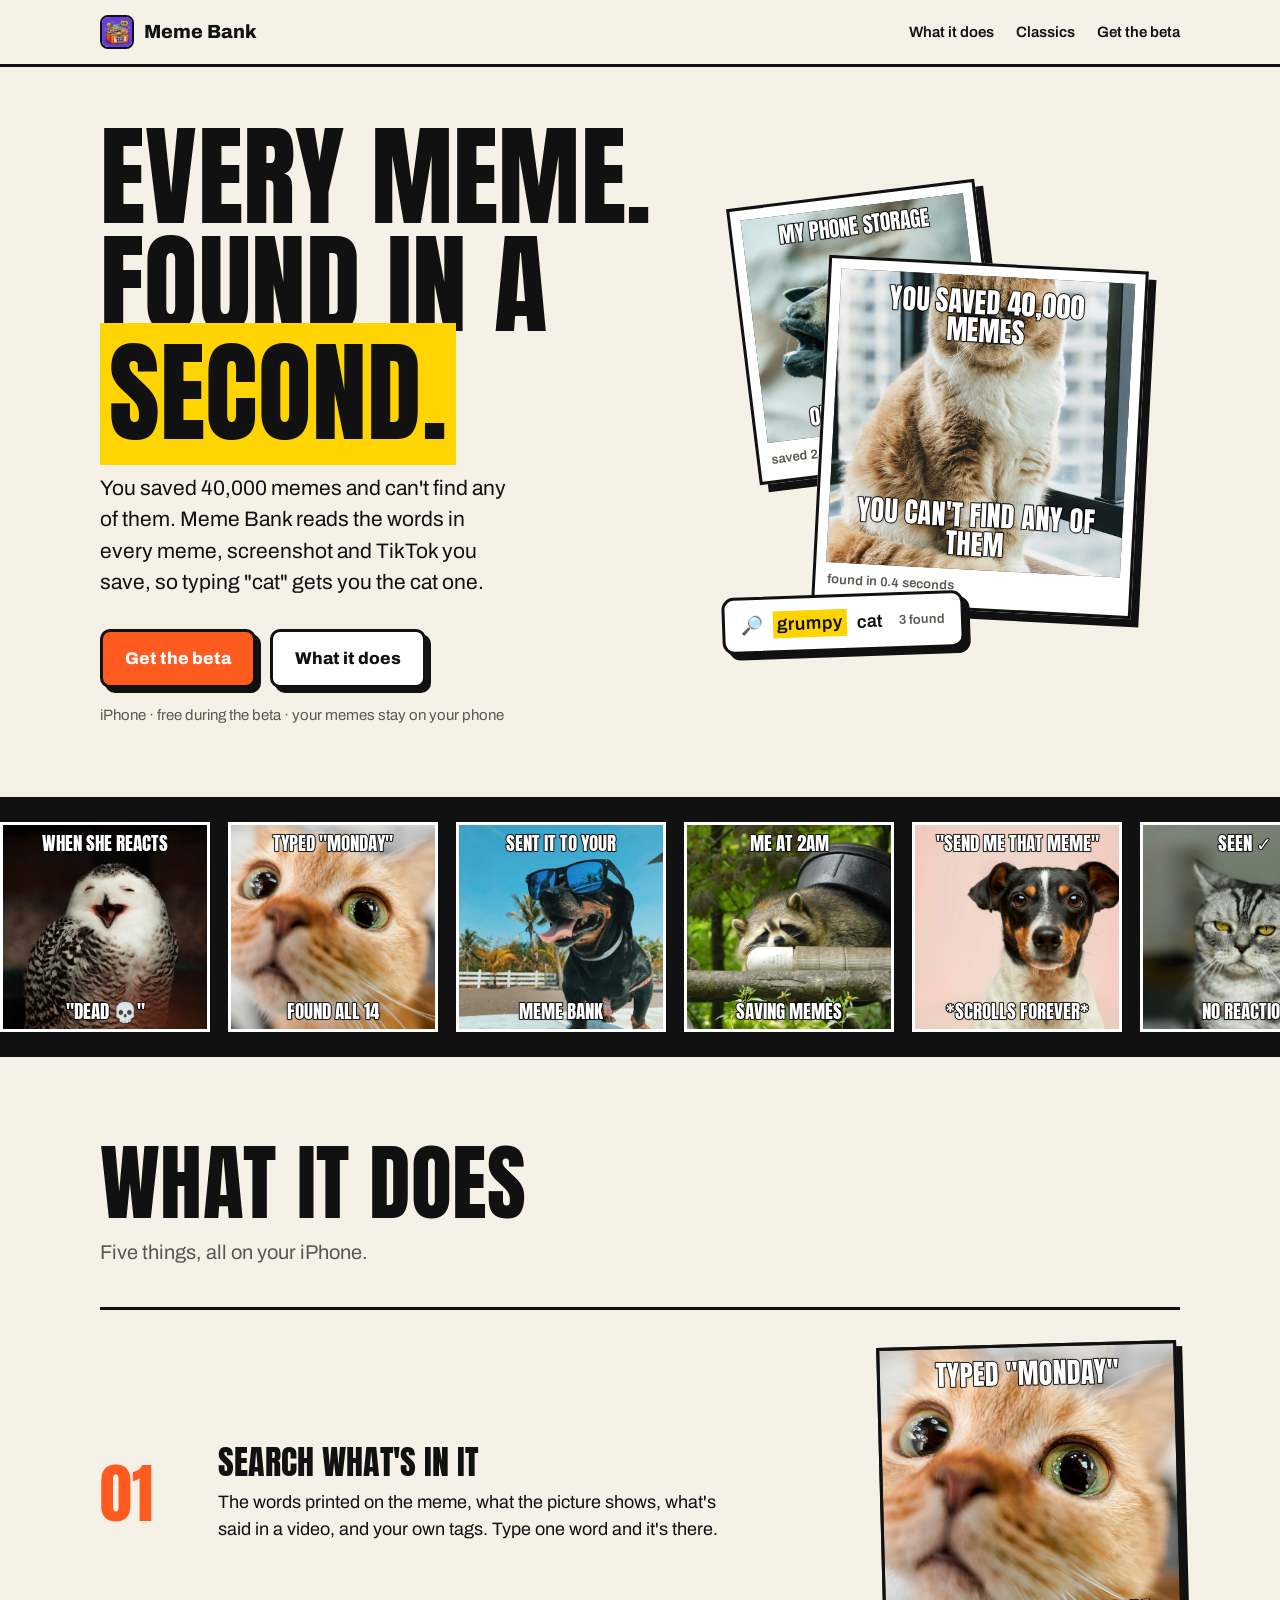
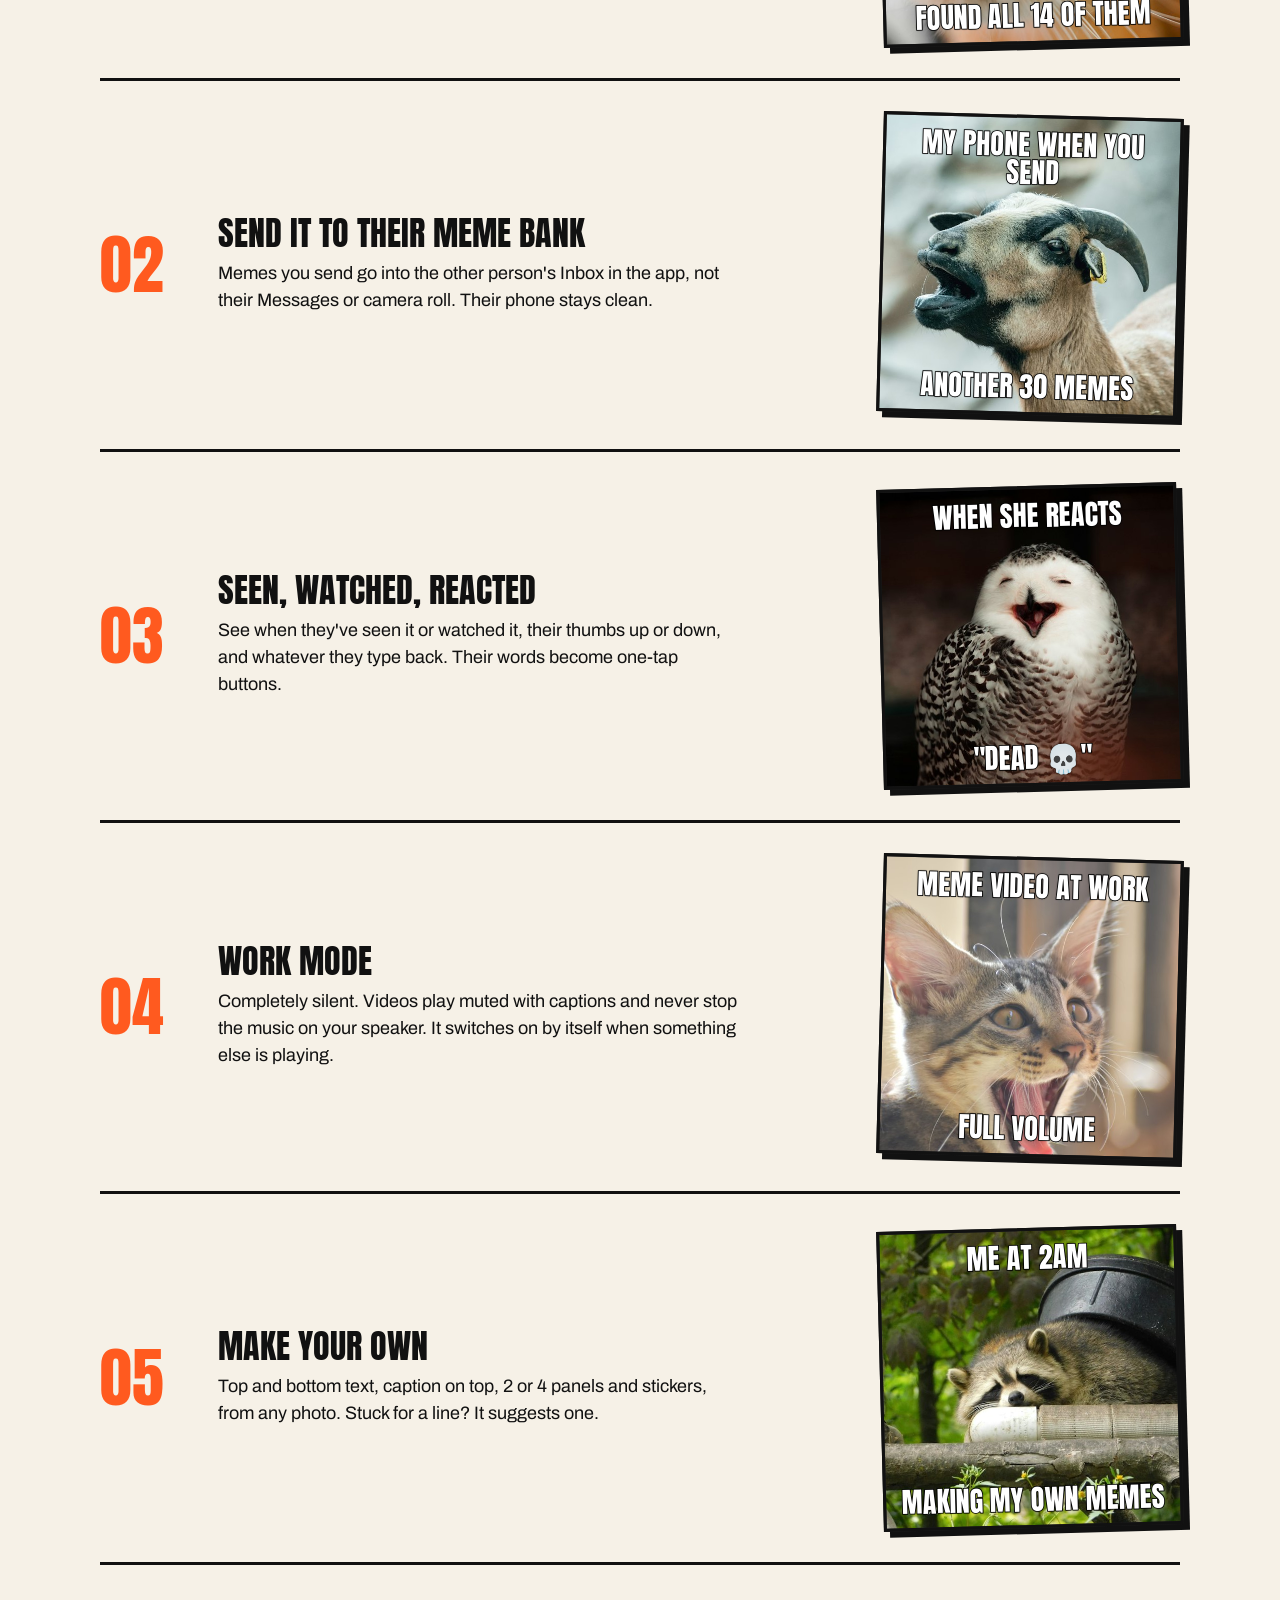
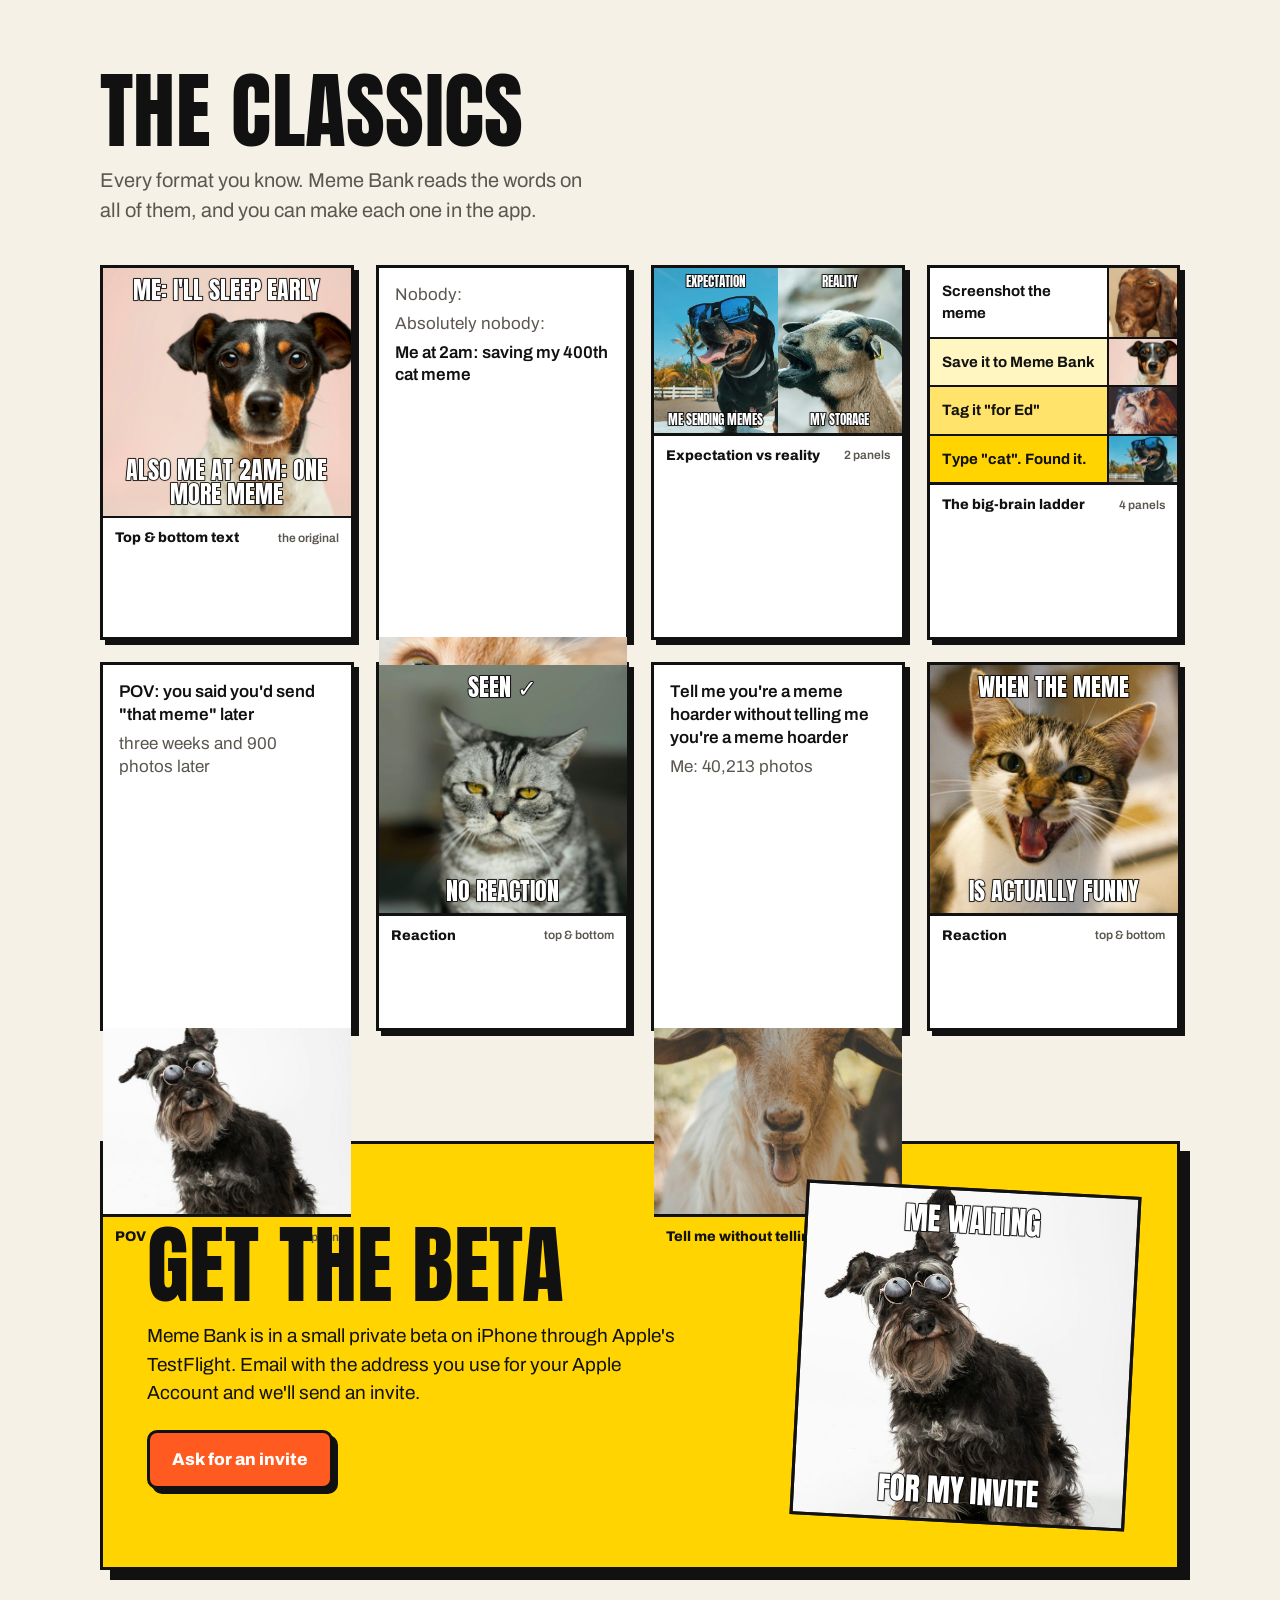
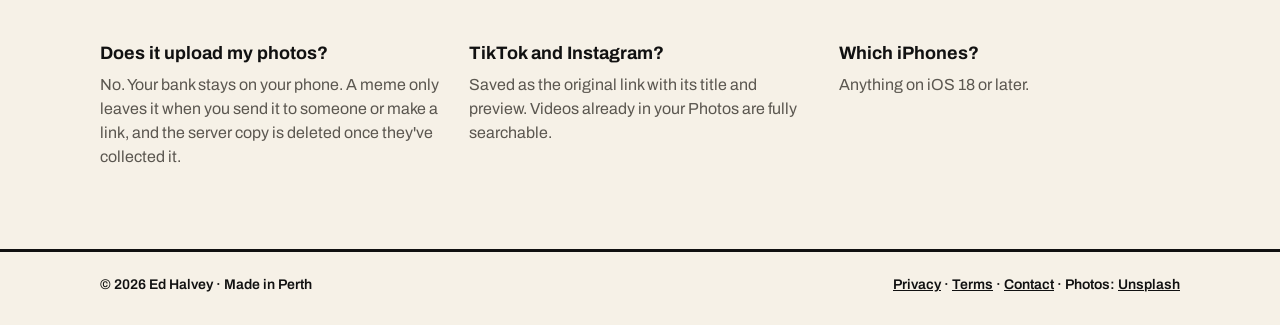
==== commit 1760994d: "Poster-style redesign: cream paper, black borders, hard shadows, real photo memes Co-Authored-By: Cl" ====
--- a/index.html
+++ b/index.html
@@ -6,373 +6,248 @@
 <script async src="https://www.googletagmanager.com/gtag/js?id=G-Q2E5VL5T1B"></script>
 <script>window.dataLayer=window.dataLayer||[];function gtag(){dataLayer.push(arguments);}gtag('js',new Date());gtag('config','G-Q2E5VL5T1B');</script>
 
-<meta name="viewport" content="width=device-width,initial-scale=1,viewport-fit=cover">
+<meta name="viewport" content="width=device-width,initial-scale=1">
 <title>Meme Bank</title>
-<meta name="description" content="Save every meme, screenshot and TikTok you meant to show someone, then find it again in a second by the words in it.">
+<meta name="description" content="An iPhone app that finds any meme you've saved by the words in it.">
 <meta property="og:title" content="Meme Bank">
-<meta property="og:description" content="Every meme you meant to show someone. Found in a second.">
+<meta property="og:description" content="You saved 40,000 memes. You can't find any of them. This fixes that.">
 <meta property="og:image" content="https://memebank.au/img/og.png">
-<meta property="og:type" content="website">
 <meta name="twitter:card" content="summary_large_image">
-<meta name="theme-color" content="#1B1036">
+<meta name="theme-color" content="#F6F1E7">
 <link rel="icon" type="image/png" href="img/favicon.png">
 <link rel="apple-touch-icon" href="img/apple-touch-icon.png">
 <link rel="preconnect" href="https://fonts.googleapis.com">
-<link rel="stylesheet" href="https://fonts.googleapis.com/css2?family=Anton&family=Bricolage+Grotesque:opsz,wght@12..96,600;12..96,800&display=swap">
-<link rel="stylesheet" href="site.css">
+<link rel="stylesheet" href="https://fonts.googleapis.com/css2?family=Anton&family=Archivo:wght@400;600;800&display=swap">
 <style>
-:root{--ink:#140A2B;--grape:#1B1036;--violet:#6242E2;--lilac:#A99BFF;--pop:#FF5A36;--lime:#C6FF4D}
-body{overflow-x:hidden}
-
-/* ---------- HERO ---------- */
-.hero{position:relative;color:#fff;background:
-  radial-gradient(1200px 600px at 85% -10%,rgba(169,155,255,.55),transparent 60%),
-  radial-gradient(900px 500px at -10% 110%,rgba(255,90,54,.45),transparent 60%),
-  linear-gradient(160deg,#1B1036 0%,#2C1A6B 55%,#4B2FC4 100%);
-  overflow:hidden;isolation:isolate}
-.hero::before{content:"";position:absolute;inset:0;z-index:-1;opacity:.18;
-  background-image:radial-gradient(rgba(255,255,255,.7) 1px,transparent 1px);background-size:22px 22px;
-  mask-image:linear-gradient(to bottom,#000 30%,transparent 90%)}
-.hero header.top .brand,.hero nav.links a{color:#fff}
-.hero nav.links a{opacity:.8}
-.hero-grid{display:grid;grid-template-columns:1.05fr .95fr;gap:36px;align-items:center;padding-block:28px 90px}
-.kicker{display:inline-flex;gap:8px;align-items:center;background:rgba(255,255,255,.12);border:1px solid rgba(255,255,255,.25);
-  border-radius:99px;padding:6px 14px;font:700 13px var(--body);letter-spacing:.04em;backdrop-filter:blur(6px)}
-.kicker i{width:8px;height:8px;border-radius:50%;background:var(--lime);box-shadow:0 0 12px var(--lime);font-style:normal}
-.mega{font:clamp(58px,10.5vw,124px)/.88 var(--meme);text-transform:uppercase;letter-spacing:.5px;margin:18px 0 0}
-.mega .line{display:block}
-.mega .hl{color:var(--lime);text-shadow:0 0 34px rgba(198,255,77,.45)}
-.mega .out{color:transparent;-webkit-text-stroke:2px #fff}
-.hero .lead{font-size:clamp(17px,2.2vw,20px);color:rgba(255,255,255,.82);max-width:36ch;margin:20px 0 28px}
-.cta{display:flex;flex-wrap:wrap;gap:12px}
-.btn.big{padding:16px 24px;font-size:17px;border-radius:16px;background:var(--pop);box-shadow:0 12px 30px -10px rgba(255,90,54,.8)}
-.btn.big:hover{background:#ff7552}
-.btn.glass{background:rgba(255,255,255,.1);border:1.5px solid rgba(255,255,255,.3);color:#fff;padding:16px 22px;border-radius:16px;font-size:17px}
-.btn.glass:hover{background:rgba(255,255,255,.18)}
-.hero .fine{margin-top:16px;font-size:14px;color:rgba(255,255,255,.65)}
-
-/* phone mock */
-.stage{position:relative;height:600px}
-.phone{position:absolute;left:50%;top:0;translate:-50% 0;width:290px;height:590px;border-radius:46px;background:#0b0718;
-  padding:12px;box-shadow:0 40px 80px -30px rgba(0,0,0,.8),0 0 0 2px rgba(255,255,255,.12),inset 0 0 0 2px #2a2142;
-  transform:rotate(-4deg);animation:bob 7s ease-in-out infinite}
-@keyframes bob{50%{transform:rotate(-2deg) translateY(-10px)}}
-.screen{width:100%;height:100%;border-radius:36px;overflow:hidden;background:#FFFBF6;color:#241F29;position:relative}
-.island{position:absolute;left:50%;top:9px;translate:-50% 0;width:92px;height:26px;border-radius:20px;background:#0b0718;z-index:2}
-.app{padding:48px 14px 14px}
-.app h4{font:800 26px var(--display);margin:0 0 10px}
-.sbar{display:flex;align-items:center;gap:8px;background:#F1ECF6;border-radius:12px;padding:9px 12px;font-size:15px}
-.sbar b{font-weight:700}
-.caret{display:inline-block;width:2px;height:17px;background:var(--pop);margin-left:-4px;animation:blink 1s steps(1) infinite}
-@keyframes blink{50%{opacity:0}}
-.chips{display:flex;gap:6px;margin:10px 0;overflow:hidden}
-.chips span{font:600 12px var(--body);padding:5px 10px;border-radius:99px;background:#F1ECF6;white-space:nowrap}
-.chips span.on{background:var(--pop);color:#fff}
-.found{font-size:12px;color:#6E6470;margin-bottom:6px}
-.tiles{display:grid;grid-template-columns:repeat(3,1fr);gap:5px}
-.tile{aspect-ratio:1;border-radius:9px;display:flex;flex-direction:column;justify-content:space-between;align-items:center;
-  padding:4px 3px;text-align:center;overflow:hidden;position:relative;background-size:cover;background-position:center;background-color:#333}
-.tile .tt{font:11px/1 var(--meme);color:#fff;text-transform:uppercase;-webkit-text-stroke:.6px #000;paint-order:stroke fill}
-.tile .ee{font-size:26px;line-height:1}
-.tile.match{outline:3px solid var(--lime);outline-offset:-3px}
-
-/* floating stickers around the phone */
-.float{position:absolute;z-index:3;background:#fff;color:#241F29;border-radius:16px;padding:10px 14px;font:700 15px var(--body);
-  box-shadow:0 18px 40px -16px rgba(0,0,0,.6);display:flex;gap:8px;align-items:center;white-space:nowrap}
-.f1{left:-6px;top:6px;rotate:-6deg;animation:drift 6s ease-in-out infinite}
-.f2{right:-10px;top:250px;rotate:5deg;animation:drift 7s ease-in-out infinite reverse}
-.f3{left:6px;bottom:90px;rotate:4deg;animation:drift 8s ease-in-out infinite}
-.f4{right:10px;bottom:30px;rotate:-5deg;background:var(--lime);animation:drift 6.5s ease-in-out infinite reverse}
-.f1 small,.f2 small{font:600 12px var(--body);color:#2E9E5B}
-@keyframes drift{50%{translate:0 -12px}}
-.bubble{background:#FF5A36;color:#fff}
-
-/* ---------- MARQUEE ---------- */
-.marq{background:var(--ink);padding-block:26px;overflow:hidden;border-block:3px solid #000;position:relative}
-.marq::before,.marq::after{content:"";position:absolute;top:0;bottom:0;width:80px;z-index:2}
-.marq::before{left:0;background:linear-gradient(90deg,var(--ink),transparent)}
-.marq::after{right:0;background:linear-gradient(-90deg,var(--ink),transparent)}
-.row{display:flex;gap:16px;width:max-content;animation:scroll 40s linear infinite}
-.row+.row{margin-top:16px;animation-direction:reverse;animation-duration:48s}
+:root{--paper:#F6F1E7;--ink:#111;--orange:#FF5A1F;--yellow:#FFD400;--grey:#5b5750;--b:3px solid var(--ink)}
+*{box-sizing:border-box}
+html{-webkit-text-size-adjust:100%}
+body{margin:0;background:var(--paper);color:var(--ink);font:18px/1.5 Archivo,Helvetica,Arial,sans-serif;overflow-x:hidden}
+a{color:inherit}
+.wrap{max-width:1120px;margin:0 auto;padding:0 20px}
+.anton{font-family:Anton,Impact,"Arial Narrow",sans-serif;text-transform:uppercase;font-weight:400;letter-spacing:.3px}
+
+/* header */
+.top{border-bottom:var(--b);background:var(--paper);position:sticky;top:0;z-index:5}
+.top .wrap{display:flex;align-items:center;justify-content:space-between;height:64px}
+.logo{display:flex;align-items:center;gap:10px;text-decoration:none;font-weight:800;font-size:19px}
+.logo img{width:34px;height:34px;border:2px solid var(--ink);border-radius:8px}
+.top nav{display:flex;gap:22px;font-weight:600;font-size:15px}
+.top nav a{text-decoration:none}
+.top nav a:hover{text-decoration:underline;text-decoration-thickness:2px}
+.btn{display:inline-block;background:var(--orange);color:#fff;text-decoration:none;font-weight:800;font-size:17px;
+  padding:14px 22px;border:var(--b);border-radius:10px;box-shadow:5px 5px 0 var(--ink);transition:transform .08s,box-shadow .08s}
+.btn:hover{transform:translate(2px,2px);box-shadow:3px 3px 0 var(--ink)}
+.btn.alt{background:#fff;color:var(--ink)}
+
+/* hero */
+.hero .wrap{display:grid;grid-template-columns:1.1fr .9fr;gap:40px;align-items:center;padding-top:56px;padding-bottom:70px}
+.hero h1{font-size:clamp(56px,8.6vw,112px);line-height:.98;margin:0}
+.hero h1 mark{background:linear-gradient(transparent 8%,var(--yellow) 8%,var(--yellow) 94%,transparent 94%);color:var(--ink);padding:0 .08em}
+.hero p{font-size:clamp(18px,2.1vw,21px);max-width:34ch;margin:26px 0 30px}
+.hero .ctas{display:flex;gap:14px;flex-wrap:wrap}
+.hero small{display:block;margin-top:16px;color:var(--grey);font-size:15px}
+.pile{position:relative;height:500px}
+.card{position:absolute;border:var(--b);background:#fff;padding:10px 10px 0;box-shadow:8px 8px 0 var(--ink)}
+.card .meme{width:100%}
+.card figcaption{font-size:13px;font-weight:600;padding:8px 2px 10px;color:var(--grey)}
+.pile .c1{width:320px;right:0;top:70px;rotate:3deg;z-index:2}
+.pile .c2{width:250px;left:-10px;top:0;rotate:-7deg}
+.search{position:absolute;left:10px;bottom:24px;z-index:3;background:#fff;border:var(--b);border-radius:12px;box-shadow:6px 6px 0 var(--ink);
+  padding:12px 16px;font-weight:600;font-size:18px;display:flex;gap:10px;align-items:center;rotate:-2deg}
+.search .hit{background:var(--yellow);padding:0 4px}
+.search .count{font-size:13px;color:var(--grey);font-weight:600;margin-left:6px}
+
+/* a meme: real photo with Impact top/bottom text */
+.meme{position:relative;display:block;aspect-ratio:1;background:#222 center/cover no-repeat;margin:0;container-type:inline-size}
+.meme b{position:absolute;left:4%;right:4%;text-align:center;color:#fff;text-transform:uppercase;font:clamp(13px,9.5cqw,34px)/1.02 Anton,Impact,sans-serif;
+  -webkit-text-stroke:1.6px #000;paint-order:stroke fill;text-shadow:0 0 2px #000}
+.meme b.t{top:4%}.meme b.b{bottom:4%}
+
+/* ticker */
+.ticker{background:var(--ink);border-block:var(--b);padding:22px 0;overflow:hidden}
+.row{display:flex;gap:18px;width:max-content;animation:scroll 45s linear infinite}
+.ticker .meme{width:210px;border:3px solid #fff;flex:none}
+
 @keyframes scroll{to{transform:translateX(-50%)}}
-.mm{width:220px;aspect-ratio:1;border-radius:16px;display:flex;flex-direction:column;justify-content:space-between;align-items:center;
-  padding:10px 8px;text-align:center;flex:none;box-shadow:0 10px 24px -12px rgba(0,0,0,.8);background-size:cover;background-position:center;background-color:#333}
-.mm .t{font:22px/1.02 var(--meme);color:#fff;text-transform:uppercase;-webkit-text-stroke:1.6px #000;paint-order:stroke fill;text-shadow:0 2px 2px rgba(0,0,0,.6);max-width:100%}
-.g1{background:linear-gradient(135deg,#6C5CE7,#A29BFE)}.g2{background:linear-gradient(135deg,#F39C12,#F8C471)}
-.g3{background:linear-gradient(135deg,#16A085,#48C9B0)}.g4{background:linear-gradient(135deg,#E84393,#FD79A8)}
-.g5{background:linear-gradient(135deg,#0984E3,#74B9FF)}.g6{background:linear-gradient(135deg,#2D3436,#636E72)}
-.g7{background:linear-gradient(135deg,#D63031,#FF7675)}.g8{background:linear-gradient(135deg,#00B894,#C6FF4D)}
-
-/* ---------- CLASSICS WALL ---------- */
-.section{padding-block:72px}
-.eyebrow{font:700 13px var(--body);letter-spacing:.14em;text-transform:uppercase;color:var(--pop)}
-.sub{color:var(--muted);max-width:56ch;margin-top:12px;font-size:18px}
-.wall{columns:3 280px;column-gap:18px;margin-top:34px}
-.fmt{break-inside:avoid;margin-bottom:18px;background:var(--card);border:1px solid var(--line);border-radius:20px;overflow:hidden;
-  box-shadow:0 14px 30px -22px rgba(36,31,41,.5);transition:transform .25s}
-.fmt:hover{transform:translateY(-4px) rotate(-.6deg)}
-.fmt .cap{padding:12px 14px;display:flex;justify-content:space-between;gap:8px;align-items:center;font-size:14px}
-.fmt .cap b{font:800 15px var(--display)}
-.fmt .cap span{font:600 12px var(--body);color:var(--muted);background:var(--soft);border-radius:99px;padding:3px 9px;white-space:nowrap}
-/* impact */
-.impact{aspect-ratio:1;background-size:cover;background-position:center;display:flex;flex-direction:column;justify-content:space-between;align-items:center;padding:16px 10px;text-align:center}
-.impact .t{font:34px/1 var(--meme);color:#fff;text-transform:uppercase;-webkit-text-stroke:1.6px #000;paint-order:stroke fill;text-shadow:0 3px 0 #000}
-.impact .e{font-size:96px;line-height:1}
-/* chat-style formats */
-.chat{padding:18px;background:#fff;color:#111;font:600 19px/1.35 var(--body)}
-.chat p+p{margin-top:8px}
-.chat .dim{color:#777;font-weight:500}
-.chat .big{font-size:64px;text-align:center;margin-top:10px;line-height:1}
-.ph{aspect-ratio:4/3;background-size:cover;background-position:center;display:flex;align-items:flex-end;justify-content:center;padding:10px}
-.ph span{font:26px/1 var(--meme);color:#fff;text-transform:uppercase;-webkit-text-stroke:1.4px #000;paint-order:stroke fill}
-/* two row no / yes */
-.nah{display:grid;grid-template-columns:110px 1fr;background:#fff;color:#111}
-.nah div{padding:14px;display:flex;align-items:center;font:700 18px/1.25 var(--body);border-bottom:2px solid #eee}
-.nah .face{min-height:110px;background-size:cover;background-position:center}
-.nah div:nth-last-child(-n+2){border-bottom:0}
-/* expectation vs reality */
-.vs{display:grid;grid-template-columns:1fr 1fr;color:#fff;font:22px/1 var(--meme);text-transform:uppercase;text-align:center}
-.vs div{aspect-ratio:3/4;padding:12px 8px;display:flex;flex-direction:column;justify-content:space-between;align-items:center;background-size:cover;background-position:center;
-  -webkit-text-stroke:1.4px #000;paint-order:stroke fill;text-shadow:0 2px 2px rgba(0,0,0,.6)}
-.vs div span{font-size:18px}
-/* galaxy brain tiers */
-.tiers{background:#0b0718;color:#fff}
-.tiers div{display:grid;grid-template-columns:1fr 64px;align-items:center;border-bottom:1px solid rgba(255,255,255,.12);font:700 16px/1.25 var(--body)}
-.tiers div span{padding:12px 14px}
-.tiers div em{font-style:normal;font-size:34px;text-align:center;height:100%;display:grid;place-items:center}
-.tiers div:nth-child(1) em{background:#3a3a3a}.tiers div:nth-child(2) em{background:#6242E2}
-.tiers div:nth-child(3) em{background:#A99BFF;box-shadow:0 0 18px #A99BFF}.tiers div:nth-child(4) em{background:radial-gradient(#fff,#C6FF4D 40%,#6242E2);box-shadow:0 0 28px #C6FF4D}
-.tiers div:last-child{border-bottom:0}
-/* starter pack */
-.pack{background:#fff;color:#111;padding:12px}
-.pack h5{margin:0 0 8px;font:800 17px var(--display);text-align:center}
-.pack .g{display:grid;grid-template-columns:1fr 1fr;gap:6px}
-.pack .g div{background:#F4F1F8;border-radius:10px;padding:10px 6px;text-align:center;font:600 13px/1.2 var(--body)}
-.pack .g div i{display:block;aspect-ratio:1;border-radius:8px;background-size:cover;background-position:center;margin-bottom:6px}
-
-/* ---------- FEATURES ---------- */
-.band{background:var(--card);border-block:1px solid var(--line)}
-.grid3{display:grid;grid-template-columns:repeat(3,1fr);gap:22px;margin-top:34px}
-.feat{background:var(--bg);border:1px solid var(--line);border-radius:20px;padding:22px}
-.feat .ico{width:50px;height:50px;border-radius:14px;background:linear-gradient(135deg,#6242E2,#A99BFF);display:grid;place-items:center;font-size:26px;margin-bottom:14px;box-shadow:0 8px 20px -10px #6242E2}
-.feat p{color:var(--muted);margin-top:6px}
-
-/* ---------- FLOW + BETA ---------- */
-.flow{margin-top:30px;overflow-x:auto}
-.flow pre{font:14px/1.55 ui-monospace,SFMono-Regular,Menlo,monospace;background:var(--ink);color:#E9E4FF;border-radius:18px;padding:22px;margin:0;min-width:660px}
-.flow pre b{color:var(--lime)}
-.beta{background:linear-gradient(135deg,#1B1036,#4B2FC4);color:#fff;border-radius:28px;padding:44px 32px;position:relative;overflow:hidden}
-.beta::after{content:"😂";position:absolute;right:-10px;bottom:-30px;font-size:180px;opacity:.18;rotate:-14deg}
-.beta p{color:rgba(255,255,255,.8);max-width:58ch;margin-top:12px}
-.beta a:not(.btn){color:var(--lime)}
-.faq{display:grid;gap:12px;margin-top:28px;max-width:760px}
-details{background:var(--card);border:1px solid var(--line);border-radius:16px;padding:14px 18px}
-summary{cursor:pointer;font-weight:700}
-details p{margin-top:8px;color:var(--muted)}
-
-@media (max-width:860px){
-  .hero-grid{grid-template-columns:1fr;padding-bottom:50px}
-  .stage{height:560px;max-width:420px;margin-inline:auto;width:100%}
-  .grid3{grid-template-columns:1fr}
+@media (prefers-reduced-motion:reduce){.row{animation:none}}
+
+/* features */
+.sec{padding:84px 0 20px}
+.sec h2{font-size:clamp(44px,7vw,84px);line-height:1;margin:0 0 12px}
+.sec .intro{font-size:20px;max-width:46ch;color:var(--grey);margin:0 0 40px}
+.feat{display:grid;grid-template-columns:90px 1fr 300px;gap:28px;align-items:center;border-top:var(--b);padding:34px 0}
+.feat:last-child{border-bottom:var(--b)}
+.feat .num{font:64px/1 Anton,Impact,sans-serif;color:var(--orange)}
+.feat h3{font:34px/1 Anton,Impact,sans-serif;text-transform:uppercase;margin:0 0 10px}
+.feat p{margin:0;max-width:52ch}
+.feat .meme{border:var(--b);box-shadow:6px 6px 0 var(--ink)}
+.feat:nth-child(even) .meme{rotate:1.5deg}.feat:nth-child(odd) .meme{rotate:-1.5deg}
+
+/* classics */
+.wall{display:grid;grid-template-columns:repeat(4,1fr);gap:22px}
+.tile{border:var(--b);background:#fff;box-shadow:5px 5px 0 var(--ink)}
+.tile .lab{display:flex;justify-content:space-between;align-items:center;padding:9px 12px;border-top:var(--b);font-weight:800;font-size:14px}
+.tile .lab span{font-weight:600;color:var(--grey);font-size:12px}
+.txt{padding:16px;font:600 17px/1.35 Archivo,sans-serif;min-height:100%}
+.txt .dim{color:var(--grey);font-weight:400}
+.txt p{margin:0 0 6px}
+.split{display:grid;grid-template-columns:1fr 1fr}
+.split .meme{aspect-ratio:3/4}
+
+.ladder div{display:grid;grid-template-columns:1fr 70px;border-bottom:2px solid var(--ink);font-weight:700;font-size:15px}
+.ladder div:last-child{border-bottom:0}
+.ladder span{padding:12px}
+.ladder i{background:center/cover;border-left:2px solid var(--ink)}
+.ladder div:nth-child(1){background:#fff}.ladder div:nth-child(2){background:#FFF6C2}.ladder div:nth-child(3){background:#FFE36B}.ladder div:nth-child(4){background:var(--yellow)}
+
+/* beta */
+.beta{margin:90px 0 0;background:var(--yellow);border:var(--b);box-shadow:10px 10px 0 var(--ink);padding:44px;display:grid;grid-template-columns:1.3fr .7fr;gap:30px;align-items:center}
+.beta h2{font-size:clamp(46px,7vw,86px);line-height:1;margin:0 0 14px}
+.beta p{margin:0 0 22px;max-width:48ch;font-size:19px}
+.beta .meme{border:var(--b);rotate:3deg}
+
+.faq{margin-top:70px;display:grid;grid-template-columns:repeat(3,1fr);gap:28px}
+.faq h4{margin:0 0 6px;font-size:18px}
+.faq p{margin:0;color:var(--grey);font-size:16px}
+
+footer{margin-top:80px;border-top:var(--b);padding:22px 0 30px;font-size:14px;font-weight:600}
+footer .wrap{display:flex;flex-wrap:wrap;justify-content:space-between;gap:10px}
+
+@media (max-width:900px){
+  .hero .wrap{grid-template-columns:1fr;padding-top:36px}
+  .pile{height:440px;max-width:460px;width:100%;margin:0 auto}
+  .pile .c1{width:270px;right:0}.pile .c2{width:210px}
+  .feat{grid-template-columns:60px 1fr}.feat .meme{grid-column:1/-1;max-width:420px}
+  .feat .num{font-size:44px}
+  .wall{grid-template-columns:1fr 1fr}
+  .beta{grid-template-columns:1fr;padding:28px}.beta .meme{max-width:300px}
+  .faq{grid-template-columns:1fr}
+  .top nav a.hide{display:none}
 }
-@media (max-width:420px){
-  .phone{width:250px;height:510px}.stage{height:520px}
-  .f2{right:-4px}.float{font-size:13px;padding:8px 11px}
-  .mm{width:170px}.mm .t{font-size:17px}
+@media (max-width:520px){
+  .wall{grid-template-columns:1fr}
+  .pile{height:400px}.pile .c1{width:230px}.pile .c2{width:180px}
+  .search{font-size:16px}
 }
-@media (prefers-reduced-motion:reduce){.row{animation:none}}
 </style>
 </head>
 <body>
 
-<section class="hero">
-  <div class="wrap">
-    <header class="top">
-      <a class="brand" href="./"><img src="img/icon-512.png" alt="">Meme Bank</a>
-      <nav class="links"><a href="#classics">Classics</a><a href="#how">How it works</a><a href="#beta">Beta</a></nav>
-    </header>
-    <div class="hero-grid">
-      <div>
-        <span class="kicker"><i></i>iPhone · private beta</span>
-        <h1 class="mega"><span class="line">Every meme.</span><span class="line hl">Found in</span><span class="line out">a second.</span></h1>
-        <p class="lead">Stop scrolling 40,000 photos for "that cat one". Meme Bank saves your memes, screenshots and TikToks, reads the words in them, and finds any of them the moment you type.</p>
-        <div class="cta">
-          <a class="btn big" href="#beta">Get the beta</a>
-          <a class="btn glass" href="#classics">See the classics</a>
-        </div>
-        <p class="fine">Your bank stays on your phone. Send memes straight into a friend's Meme Bank, not their camera roll.</p>
-      </div>
-
-      <div class="stage" aria-hidden="true">
-        <div class="float f1">✓ Seen <small>just now</small></div>
-        <div class="float f2">▶︎ Watched <small>2 min ago</small></div>
-        <div class="float f3 bubble">👍 “dead 💀”</div>
-        <div class="float f4">🔇 Work mode</div>
-        <div class="phone"><div class="screen"><div class="island"></div>
-          <div class="app">
-            <h4>Meme Bank</h4>
-            <div class="sbar">🔎 <span><b>monday</b></span><span class="caret"></span></div>
-            <div class="chips"><span class="on">All</span><span>⭐ Favourites</span><span>🐶 Animals</span><span>💼 Work</span></div>
-            <div class="found">3 of 1,284 memes</div>
-            <div class="tiles">
-              <div class="tile match" style="background-image:url(img/m/cat-eyes.jpg)"><span class="tt">Monday</span><span class="tt">again</span></div>
-              <div class="tile match" style="background-image:url(img/m/goat-monday.jpg)"><span class="tt">Me on</span><span class="tt">monday</span></div>
-              <div class="tile match" style="background-image:url(img/m/grumpy.jpg)"><span class="tt">Monday</span><span class="tt">meeting</span></div>
-              <div class="tile" style="background-image:url(img/m/dog-tilt.jpg)"><span class="tt">Send me</span><span class="tt">that meme</span></div>
-              <div class="tile" style="background-image:url(img/m/owl-laugh.jpg)"><span class="tt">Dead</span><span class="tt">💀</span></div>
-              <div class="tile" style="background-image:url(img/m/raccoon-bucket.jpg)"><span class="tt">Me</span><span class="tt">at 2am</span></div>
-              <div class="tile" style="background-image:url(img/m/dog-shades.jpg)"><span class="tt">Sent</span><span class="tt">✓</span></div>
-              <div class="tile" style="background-image:url(img/m/goat-tongue.jpg)"><span class="tt">Storage</span><span class="tt">full</span></div>
-              <div class="tile" style="background-image:url(img/m/unimpressed.jpg)"><span class="tt">Seen</span><span class="tt">✓</span></div>
-              <div class="tile" style="background-image:url(img/m/dog-goggles.jpg)"><span class="tt">Me</span><span class="tt">searching</span></div>
-              <div class="tile" style="background-image:url(img/m/cat-laugh.jpg)"><span class="tt">Actually</span><span class="tt">funny</span></div>
-              <div class="tile" style="background-image:url(img/m/owl-side.jpg)"><span class="tt">I'll send</span><span class="tt">it later</span></div>
-            </div>
-          </div>
-        </div></div>
-      </div>
+<header class="top"><div class="wrap">
+  <a class="logo" href="./"><img src="img/icon-512.png" alt="">Meme Bank</a>
+  <nav><a class="hide" href="#what">What it does</a><a class="hide" href="#classics">Classics</a><a href="#beta">Get the beta</a></nav>
+</div></header>
+
+<section class="hero"><div class="wrap">
+  <div>
+    <h1 class="anton">Every meme.<br>Found in a <mark>second.</mark></h1>
+    <p>You saved 40,000 memes and can't find any of them. Meme Bank reads the words in every meme, screenshot and TikTok you save, so typing "cat" gets you the cat one.</p>
+    <div class="ctas"><a class="btn" href="#beta">Get the beta</a><a class="btn alt" href="#what">What it does</a></div>
+    <small>iPhone · free during the beta · your memes stay on your phone</small>
+  </div>
+  <div class="pile" aria-hidden="true">
+    <figure class="card c2"><div class="meme" style="background-image:url(img/m/goat-scream.jpg)"><b class="t">My phone storage</b><b class="b">one more meme</b></div><figcaption>saved 2 years ago</figcaption></figure>
+    <figure class="card c1"><div class="meme" style="background-image:url(img/m/grumpy.jpg)"><b class="t">You saved 40,000 memes</b><b class="b">You can't find any of them</b></div><figcaption>found in 0.4 seconds</figcaption></figure>
+    <div class="search">🔎 <span class="hit">grumpy</span> cat <span class="count">3 found</span></div>
+  </div>
+</div></section>
+
+<div class="ticker" aria-hidden="true"><div class="row">
+  <div class="meme" style="background-image:url(img/m/owl-laugh.jpg)"><b class="t">When she reacts</b><b class="b">"dead 💀"</b></div>
+  <div class="meme" style="background-image:url(img/m/cat-eyes.jpg)"><b class="t">Typed "monday"</b><b class="b">found all 14</b></div>
+  <div class="meme" style="background-image:url(img/m/dog-shades.jpg)"><b class="t">Sent it to your</b><b class="b">Meme Bank</b></div>
+  <div class="meme" style="background-image:url(img/m/raccoon-bucket.jpg)"><b class="t">Me at 2am</b><b class="b">saving memes</b></div>
+  <div class="meme" style="background-image:url(img/m/dog-tilt.jpg)"><b class="t">"Send me that meme"</b><b class="b">*scrolls forever*</b></div>
+  <div class="meme" style="background-image:url(img/m/unimpressed.jpg)"><b class="t">Seen ✓</b><b class="b">no reaction</b></div>
+  <div class="meme" style="background-image:url(img/m/goat-monday.jpg)"><b class="t">Monday</b><b class="b">again</b></div>
+  <div class="meme" style="background-image:url(img/m/owl-side.jpg)"><b class="t">"I'll send it</b><b class="b">later"</b></div>
+  <div class="meme" style="background-image:url(img/m/cat-laugh.jpg)"><b class="t">When it's</b><b class="b">actually funny</b></div>
+  <div class="meme" style="background-image:url(img/m/raccoon-stare.jpg)"><b class="t">Watched ▶︎</b><b class="b">still nothing</b></div>
+  <div class="meme" style="background-image:url(img/m/owl-laugh.jpg)"><b class="t">When she reacts</b><b class="b">"dead 💀"</b></div>
+  <div class="meme" style="background-image:url(img/m/cat-eyes.jpg)"><b class="t">Typed "monday"</b><b class="b">found all 14</b></div>
+  <div class="meme" style="background-image:url(img/m/dog-shades.jpg)"><b class="t">Sent it to your</b><b class="b">Meme Bank</b></div>
+  <div class="meme" style="background-image:url(img/m/raccoon-bucket.jpg)"><b class="t">Me at 2am</b><b class="b">saving memes</b></div>
+  <div class="meme" style="background-image:url(img/m/dog-tilt.jpg)"><b class="t">"Send me that meme"</b><b class="b">*scrolls forever*</b></div>
+  <div class="meme" style="background-image:url(img/m/unimpressed.jpg)"><b class="t">Seen ✓</b><b class="b">no reaction</b></div>
+  <div class="meme" style="background-image:url(img/m/goat-monday.jpg)"><b class="t">Monday</b><b class="b">again</b></div>
+  <div class="meme" style="background-image:url(img/m/owl-side.jpg)"><b class="t">"I'll send it</b><b class="b">later"</b></div>
+  <div class="meme" style="background-image:url(img/m/cat-laugh.jpg)"><b class="t">When it's</b><b class="b">actually funny</b></div>
+  <div class="meme" style="background-image:url(img/m/raccoon-stare.jpg)"><b class="t">Watched ▶︎</b><b class="b">still nothing</b></div>
+</div></div>
+
+<section class="sec" id="what"><div class="wrap">
+  <h2 class="anton">What it does</h2>
+  <p class="intro">Five things, all on your iPhone.</p>
+
+  <div class="feat">
+    <div class="num">01</div>
+    <div><h3>Search what's in it</h3><p>The words printed on the meme, what the picture shows, what's said in a video, and your own tags. Type one word and it's there.</p></div>
+    <div class="meme" style="background-image:url(img/m/cat-eyes.jpg)"><b class="t">Typed "monday"</b><b class="b">found all 14 of them</b></div>
+  </div>
+  <div class="feat">
+    <div class="num">02</div>
+    <div><h3>Send it to their Meme Bank</h3><p>Memes you send go into the other person's Inbox in the app, not their Messages or camera roll. Their phone stays clean.</p></div>
+    <div class="meme" style="background-image:url(img/m/goat-scream.jpg)"><b class="t">My phone when you send</b><b class="b">another 30 memes</b></div>
+  </div>
+  <div class="feat">
+    <div class="num">03</div>
+    <div><h3>Seen, watched, reacted</h3><p>See when they've seen it or watched it, their thumbs up or down, and whatever they type back. Their words become one-tap buttons.</p></div>
+    <div class="meme" style="background-image:url(img/m/owl-laugh.jpg)"><b class="t">When she reacts</b><b class="b">"dead 💀"</b></div>
+  </div>
+  <div class="feat">
+    <div class="num">04</div>
+    <div><h3>Work mode</h3><p>Completely silent. Videos play muted with captions and never stop the music on your speaker. It switches on by itself when something else is playing.</p></div>
+    <div class="meme" style="background-image:url(img/m/kitten-yell.jpg)"><b class="t">Meme video at work</b><b class="b">full volume</b></div>
+  </div>
+  <div class="feat">
+    <div class="num">05</div>
+    <div><h3>Make your own</h3><p>Top and bottom text, caption on top, 2 or 4 panels and stickers, from any photo. Stuck for a line? It suggests one.</p></div>
+    <div class="meme" style="background-image:url(img/m/raccoon-bucket.jpg)"><b class="t">Me at 2am</b><b class="b">making my own memes</b></div>
+  </div>
+</div></section>
+
+<section class="sec" id="classics"><div class="wrap">
+  <h2 class="anton">The classics</h2>
+  <p class="intro">Every format you know. Meme Bank reads the words on all of them, and you can make each one in the app.</p>
+  <div class="wall">
+    <div class="tile"><div class="meme" style="background-image:url(img/m/dog-tilt.jpg)"><b class="t">Me: I'll sleep early</b><b class="b">Also me at 2am: one more meme</b></div><div class="lab">Top &amp; bottom text <span>the original</span></div></div>
+    <div class="tile"><div class="txt"><p class="dim">Nobody:</p><p class="dim">Absolutely nobody:</p><p>Me at 2am: saving my 400th cat meme</p></div><div class="meme" style="aspect-ratio:4/3;background-image:url(img/m/cat-eyes.jpg)"></div><div class="lab">Nobody: <span>caption</span></div></div>
+    <div class="tile"><div class="split"><div class="meme" style="background-image:url(img/m/dog-shades.jpg)"><b class="t">Expectation</b><b class="b">me sending memes</b></div><div class="meme" style="background-image:url(img/m/goat-scream.jpg)"><b class="t">Reality</b><b class="b">my storage</b></div></div><div class="lab">Expectation vs reality <span>2 panels</span></div></div>
+    <div class="tile"><div class="ladder">
+      <div><span>Screenshot the meme</span><i style="background-image:url(img/m/goat-monday.jpg)"></i></div>
+      <div><span>Save it to Meme Bank</span><i style="background-image:url(img/m/dog-tilt.jpg)"></i></div>
+      <div><span>Tag it "for Ed"</span><i style="background-image:url(img/m/owl-side.jpg)"></i></div>
+      <div><span>Type "cat". Found it.</span><i style="background-image:url(img/m/dog-shades.jpg)"></i></div>
+    </div><div class="lab">The big-brain ladder <span>4 panels</span></div></div>
+    <div class="tile"><div class="txt"><p>POV: you said you'd send "that meme" later</p><p class="dim">three weeks and 900 photos later</p></div><div class="meme" style="aspect-ratio:4/3;background-image:url(img/m/dog-goggles.jpg)"></div><div class="lab">POV <span>caption</span></div></div>
+    <div class="tile"><div class="meme" style="background-image:url(img/m/unimpressed.jpg)"><b class="t">Seen ✓</b><b class="b">no reaction</b></div><div class="lab">Reaction <span>top &amp; bottom</span></div></div>
+    <div class="tile"><div class="txt"><p>Tell me you're a meme hoarder without telling me you're a meme hoarder</p><p class="dim">Me: 40,213 photos</p></div><div class="meme" style="aspect-ratio:4/3;background-image:url(img/m/goat-tongue.jpg)"></div><div class="lab">Tell me without telling me <span>caption</span></div></div>
+    <div class="tile"><div class="meme" style="background-image:url(img/m/cat-laugh.jpg)"><b class="t">When the meme</b><b class="b">is actually funny</b></div><div class="lab">Reaction <span>top &amp; bottom</span></div></div>
+  </div>
+</div></section>
+
+<div class="wrap">
+  <section class="beta" id="beta">
+    <div>
+      <h2 class="anton">Get the beta</h2>
+      <p>Meme Bank is in a small private beta on iPhone through Apple's TestFlight. Email with the address you use for your Apple Account and we'll send an invite.</p>
+      <a class="btn" href="mailto:eh@metroanaes.com.au?subject=Meme%20Bank%20beta">Ask for an invite</a>
     </div>
-  </div>
-</section>
-
-<div class="marq" aria-hidden="true">
-  <div class="row">
-    <div class="mm" style="background-image:url(img/m/grumpy.jpg)"><span class="t">Me when you say</span><span class="t">'I've already seen that one'</span></div>
-    <div class="mm" style="background-image:url(img/m/goat-scream.jpg)"><span class="t">My phone storage</span><span class="t">when I save one more meme</span></div>
-    <div class="mm" style="background-image:url(img/m/owl-laugh.jpg)"><span class="t">When she reacts</span><span class="t">'dead 💀'</span></div>
-    <div class="mm" style="background-image:url(img/m/cat-eyes.jpg)"><span class="t">When Meme Bank finds it</span><span class="t">in one second</span></div>
-    <div class="mm" style="background-image:url(img/m/dog-shades.jpg)"><span class="t">Sent it to your Meme Bank</span><span class="t">not your camera roll</span></div>
-    <div class="mm" style="background-image:url(img/m/raccoon-bucket.jpg)"><span class="t">Me at 2am</span><span class="t">saving memes for later</span></div>
-    <div class="mm" style="background-image:url(img/m/dog-tilt.jpg)"><span class="t">'Send me that meme'</span><span class="t">*scrolls 40,000 photos*</span></div>
-    <div class="mm" style="background-image:url(img/m/unimpressed.jpg)"><span class="t">Seen ✓</span><span class="t">no reaction</span></div>
-    <div class="mm" style="background-image:url(img/m/grumpy.jpg)"><span class="t">Me when you say</span><span class="t">'I've already seen that one'</span></div>
-    <div class="mm" style="background-image:url(img/m/goat-scream.jpg)"><span class="t">My phone storage</span><span class="t">when I save one more meme</span></div>
-    <div class="mm" style="background-image:url(img/m/owl-laugh.jpg)"><span class="t">When she reacts</span><span class="t">'dead 💀'</span></div>
-    <div class="mm" style="background-image:url(img/m/cat-eyes.jpg)"><span class="t">When Meme Bank finds it</span><span class="t">in one second</span></div>
-    <div class="mm" style="background-image:url(img/m/dog-shades.jpg)"><span class="t">Sent it to your Meme Bank</span><span class="t">not your camera roll</span></div>
-    <div class="mm" style="background-image:url(img/m/raccoon-bucket.jpg)"><span class="t">Me at 2am</span><span class="t">saving memes for later</span></div>
-    <div class="mm" style="background-image:url(img/m/dog-tilt.jpg)"><span class="t">'Send me that meme'</span><span class="t">*scrolls 40,000 photos*</span></div>
-    <div class="mm" style="background-image:url(img/m/unimpressed.jpg)"><span class="t">Seen ✓</span><span class="t">no reaction</span></div>
-  </div>
-  <div class="row">
-    <div class="mm" style="background-image:url(img/m/dog-goggles.jpg)"><span class="t">Me looking for</span><span class="t">that one cat meme</span></div>
-    <div class="mm" style="background-image:url(img/m/goat-monday.jpg)"><span class="t">Monday</span><span class="t">again</span></div>
-    <div class="mm" style="background-image:url(img/m/kitten-yell.jpg)"><span class="t">When a video plays with sound</span><span class="t">at work</span></div>
-    <div class="mm" style="background-image:url(img/m/raccoon-stare.jpg)"><span class="t">Watched ▶︎</span><span class="t">still no reaction</span></div>
-    <div class="mm" style="background-image:url(img/m/owl-side.jpg)"><span class="t">When they say</span><span class="t">'I'll send it later'</span></div>
-    <div class="mm" style="background-image:url(img/m/goat-tongue.jpg)"><span class="t">It's giving</span><span class="t">main character</span></div>
-    <div class="mm" style="background-image:url(img/m/dog-nose.jpg)"><span class="t">Me checking if</span><span class="t">you've seen my meme yet</span></div>
-    <div class="mm" style="background-image:url(img/m/cat-laugh.jpg)"><span class="t">When the meme</span><span class="t">is actually funny</span></div>
-    <div class="mm" style="background-image:url(img/m/dog-goggles.jpg)"><span class="t">Me looking for</span><span class="t">that one cat meme</span></div>
-    <div class="mm" style="background-image:url(img/m/goat-monday.jpg)"><span class="t">Monday</span><span class="t">again</span></div>
-    <div class="mm" style="background-image:url(img/m/kitten-yell.jpg)"><span class="t">When a video plays with sound</span><span class="t">at work</span></div>
-    <div class="mm" style="background-image:url(img/m/raccoon-stare.jpg)"><span class="t">Watched ▶︎</span><span class="t">still no reaction</span></div>
-    <div class="mm" style="background-image:url(img/m/owl-side.jpg)"><span class="t">When they say</span><span class="t">'I'll send it later'</span></div>
-    <div class="mm" style="background-image:url(img/m/goat-tongue.jpg)"><span class="t">It's giving</span><span class="t">main character</span></div>
-    <div class="mm" style="background-image:url(img/m/dog-nose.jpg)"><span class="t">Me checking if</span><span class="t">you've seen my meme yet</span></div>
-    <div class="mm" style="background-image:url(img/m/cat-laugh.jpg)"><span class="t">When the meme</span><span class="t">is actually funny</span></div>
-  </div>
+    <div class="meme" style="background-image:url(img/m/dog-goggles.jpg)"><b class="t">Me waiting</b><b class="b">for my invite</b></div>
+  </section>
+
+  <section class="faq">
+    <div><h4>Does it upload my photos?</h4><p>No. Your bank stays on your phone. A meme only leaves it when you send it to someone or make a link, and the server copy is deleted once they've collected it.</p></div>
+    <div><h4>TikTok and Instagram?</h4><p>Saved as the original link with its title and preview. Videos already in your Photos are fully searchable.</p></div>
+    <div><h4>Which iPhones?</h4><p>Anything on iOS 18 or later.</p></div>
+  </section>
 </div>
 
-<section class="section" id="classics">
-  <div class="wrap">
-    <p class="eyebrow">The classics</p>
-    <h2 style="margin-top:8px">Every format you know. All searchable.</h2>
-    <p class="sub">Top and bottom text, "Nobody:", POV, expectation vs reality, the big-brain ladder. Meme Bank reads the words on all of them, so typing one word finds the lot. You can make every one of these in the app too.</p>
-    <div class="wall">
-      <div class="fmt">
-        <div class="impact" style="background-image:url(img/m/raccoon-bucket.jpg)"><span class="t">Me: I'll sleep early</span><span class="t">Also me at 2am: one more meme</span></div>
-        <div class="cap"><b>Top text, bottom text</b><span>the original</span></div>
-      </div>
-      <div class="fmt">
-        <div class="chat"><p class="dim">Nobody:</p><p class="dim">Absolutely nobody:</p><p>Me at 2am: saving my 400th cat meme</p></div><div class="ph" style="background-image:url(img/m/cat-eyes.jpg)"></div>
-        <div class="cap"><b>Nobody:</b><span>search "nobody"</span></div>
-      </div>
-      <div class="fmt">
-        <div class="nah">
-          <div class="face" style="background-image:url(img/m/grumpy.jpg)"></div><div>Sending 40 memes in the group chat</div>
-          <div class="face yes" style="background-image:url(img/m/dog-shades.jpg)"></div><div>Sending them straight into their Meme Bank</div>
-        </div>
-        <div class="cap"><b>Nah / yeah</b><span>2 rows</span></div>
-      </div>
-      <div class="fmt">
-        <div class="tiers">
-          <div><span>Screenshot the meme</span><em>🧠</em></div>
-          <div><span>Save it to Meme Bank</span><em>💡</em></div>
-          <div><span>Tag it "for Ed"</span><em>✨</em></div>
-          <div><span>Type "cat" and it's there in a second</span><em>🌌</em></div>
-        </div>
-        <div class="cap"><b>The big-brain ladder</b><span>4 panels</span></div>
-      </div>
-      <div class="fmt">
-        <div class="vs"><div class="a" style="background-image:url(img/m/dog-shades.jpg)">Expectation<span>me, sending memes</span></div><div class="b" style="background-image:url(img/m/goat-scream.jpg)">Reality<span>my phone storage</span></div></div>
-        <div class="cap"><b>Expectation vs reality</b><span>2 panels</span></div>
-      </div>
-      <div class="fmt">
-        <div class="chat"><p>POV: you told them you'd send "that meme" later</p><p class="dim">three weeks and 900 photos later…</p></div><div class="ph" style="background-image:url(img/m/dog-goggles.jpg)"></div>
-        <div class="cap"><b>POV</b><span>caption above</span></div>
-      </div>
-      <div class="fmt">
-        <div class="pack"><h5>The meme hoarder starter pack</h5>
-          <div class="g"><div><i style="background-image:url(img/m/goat-scream.jpg)"></i>40,000 photos</div><div><i style="background-image:url(img/m/raccoon-bucket.jpg)"></i>awake at 2am</div><div><i style="background-image:url(img/m/cat-laugh.jpg)"></i>"wait, one more"</div><div><i style="background-image:url(img/m/dog-goggles.jpg)"></i>"I had it somewhere"</div></div>
-        </div>
-        <div class="cap"><b>Starter pack</b><span>4 panels</span></div>
-      </div>
-      <div class="fmt">
-        <div class="chat"><p>Tell me you're a meme hoarder without telling me you're a meme hoarder</p><p class="dim">Me:</p></div><div class="ph tall" style="background-image:url(img/m/goat-scream.jpg)"><span>40,213 photos</span></div>
-        <div class="cap"><b>Tell me without telling me</b><span>caption above</span></div>
-      </div>
-    </div>
-  </div>
-</section>
-
-<section class="section band">
-  <div class="wrap">
-    <p class="eyebrow">What it does</p>
-    <h2 style="margin-top:8px">Built for the "I saved it somewhere" problem</h2>
-    <div class="grid3">
-      <div class="feat"><div class="ico">🔎</div><h3>Search what's in it</h3><p>Reads the words printed on every meme, what the picture shows, and what's said in videos. All on your phone.</p></div>
-      <div class="feat"><div class="ico">📬</div><h3>Send it to their Meme Bank</h3><p>Memes land in their Inbox, not their Messages or camera roll. No more clogged phones.</p></div>
-      <div class="feat"><div class="ico">💀</div><h3>Seen, watched, reacted</h3><p>See when they've seen it or watched it, plus their 👍, 👎 or their own words, like "dead".</p></div>
-      <div class="feat"><div class="ico">✏️</div><h3>Make your own</h3><p>Top and bottom text, captions, 2 or 4 panels and stickers, from any photo. Stuck? Tap Suggest a caption.</p></div>
-      <div class="feat"><div class="ico">🔇</div><h3>Work mode</h3><p>Totally silent. Videos play muted with captions and never stop the music on your speaker.</p></div>
-      <div class="feat"><div class="ico">🔗</div><h3>Share with anyone</h3><p>No app? A Meme Bank link opens in any browser, with 👍 or 👎. TikToks go out as the original link.</p></div>
-    </div>
-  </div>
-</section>
-
-<section class="section" id="how">
-  <div class="wrap">
-    <p class="eyebrow">How it works</p>
-    <h2 style="margin-top:8px">Save. Find. Send.</h2>
-    <div class="flow">
-<pre>  <b>SAVE</b>                              <b>FIND</b>                            <b>SEND</b>
-  Share ▸ Meme Bank from       ─►   words on the meme         ─►   straight into their Inbox
-  TikTok, Instagram, Photos         what's in the picture           ✓ seen  ▶︎ watched  👍 "dead"
-  or paste a link                   what's said in videos           or a link anyone can open
-  (camera-roll scan if you ask)     groups, folders, tags           Show list for the couch
-</pre>
-    </div>
-  </div>
-</section>
-
-<section class="section" id="beta" style="padding-top:0">
-  <div class="wrap">
-    <div class="beta">
-      <p class="eyebrow" style="color:var(--lime)">Private beta</p>
-      <h2 style="margin-top:8px;color:#fff">Want in?</h2>
-      <p>Meme Bank is in a small private beta on iPhone through Apple's TestFlight. To ask for a place, email <a href="mailto:eh@metroanaes.com.au?subject=Meme%20Bank%20beta">eh@metroanaes.com.au</a> with the email address you use for your Apple Account.</p>
-      <div class="cta" style="margin-top:22px"><a class="btn big" href="mailto:eh@metroanaes.com.au?subject=Meme%20Bank%20beta">Ask for a place</a></div>
-    </div>
-    <div class="faq">
-      <details><summary>Does it upload my photos?</summary><p>No. Your bank lives on your phone. A meme only leaves it when you send it to someone or make a share link, and the server copy is deleted once they've collected it (share links expire after 30 days unless you keep them).</p></details>
-      <details><summary>Can it download TikTok or Instagram videos?</summary><p>No. Those are saved as the original link with its title and preview picture. Videos you've already saved to Photos are fully searchable.</p></details>
-      <details><summary>Will it interrupt my music?</summary><p>Not in work mode. It switches on by itself whenever something else is playing: videos play silently with captions.</p></details>
-      <details><summary>Which iPhones?</summary><p>iPhone with iOS 18 or later. Suggest a caption uses Apple's on-device AI on newer iPhones and Google's AI otherwise.</p></details>
-    </div>
-  </div>
-</section>
-
-<footer><div class="wrap"><span>© 2026 Edward Halvey · Meme Bank · Photos from <a href="https://unsplash.com">Unsplash</a></span><span><a href="privacy/">Privacy</a> · <a href="terms/">Terms</a> · <a href="mailto:eh@metroanaes.com.au">Contact</a></span></div></footer>
+<footer><div class="wrap">
+  <span>© 2026 Ed Halvey · Made in Perth</span>
+  <span><a href="privacy/">Privacy</a> · <a href="terms/">Terms</a> · <a href="mailto:eh@metroanaes.com.au">Contact</a> · Photos: <a href="https://unsplash.com">Unsplash</a></span>
+</div></footer>
+
 </body>
 </html>
